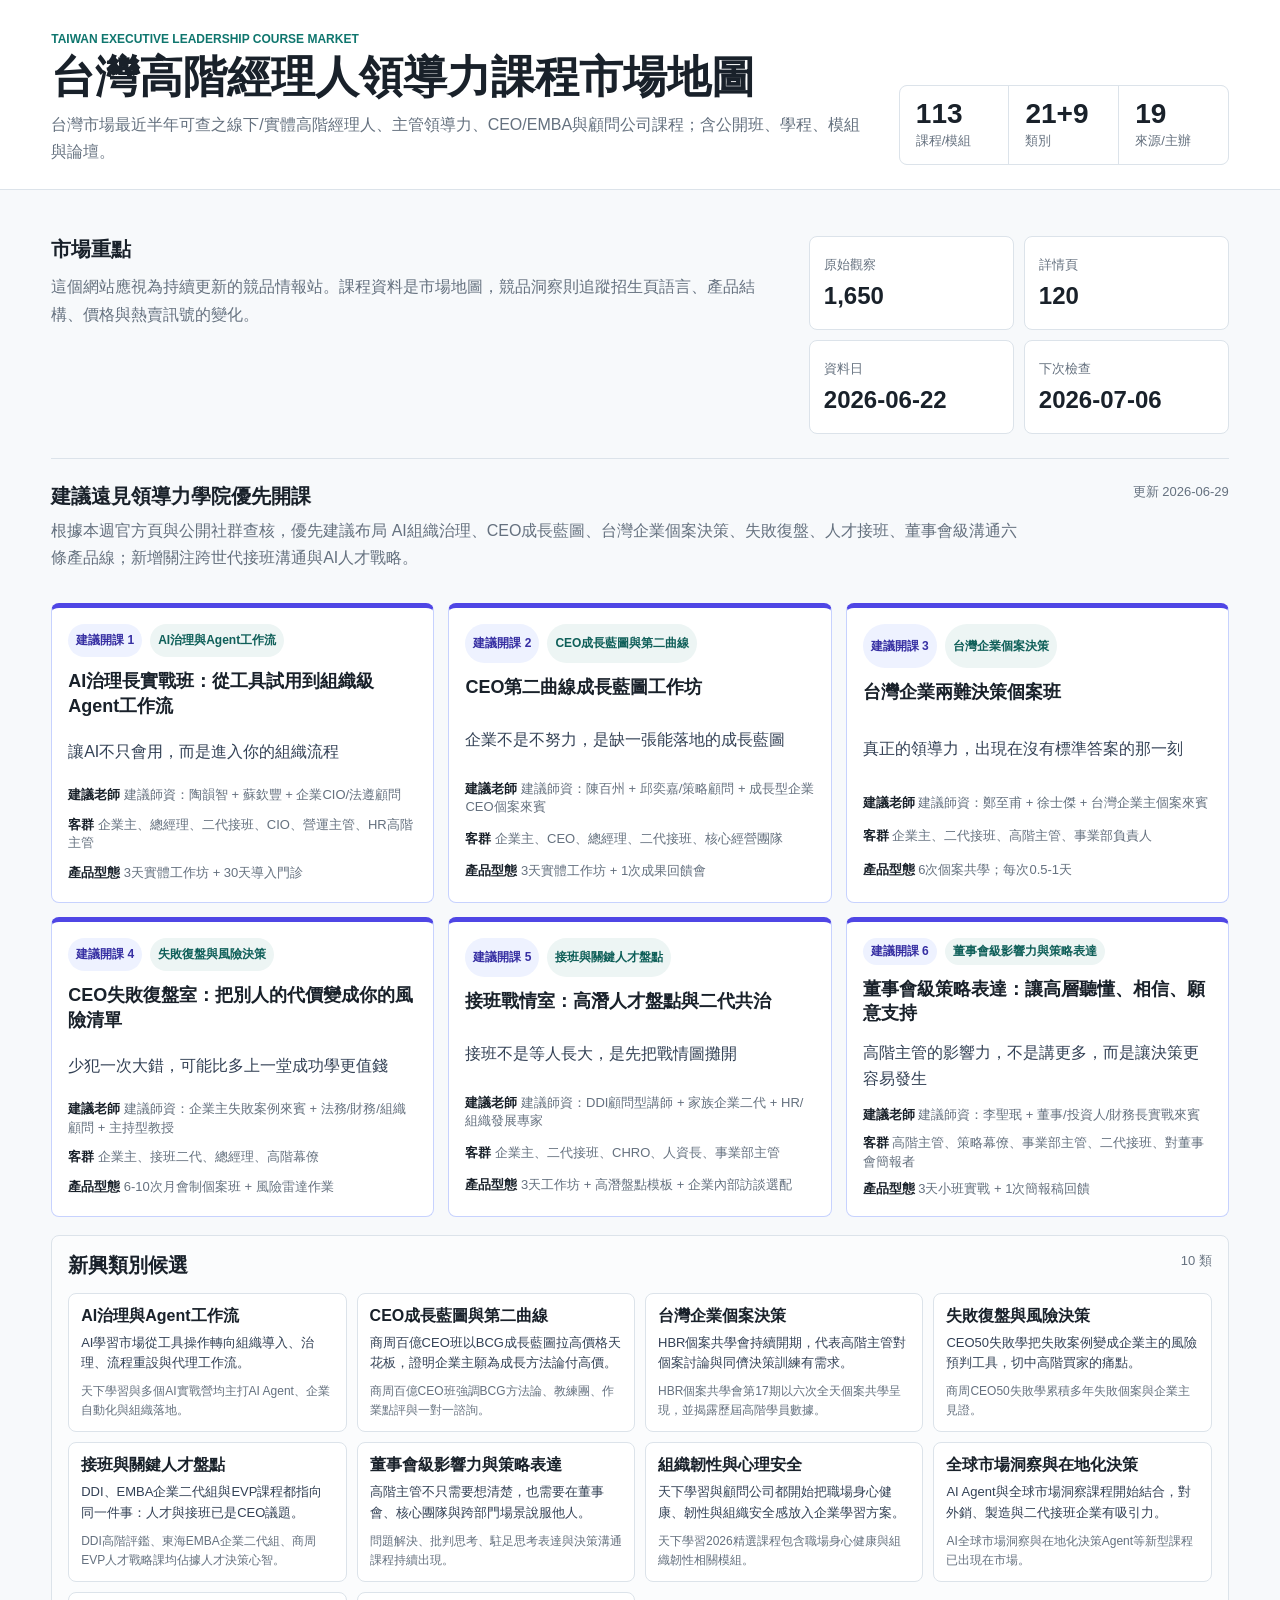
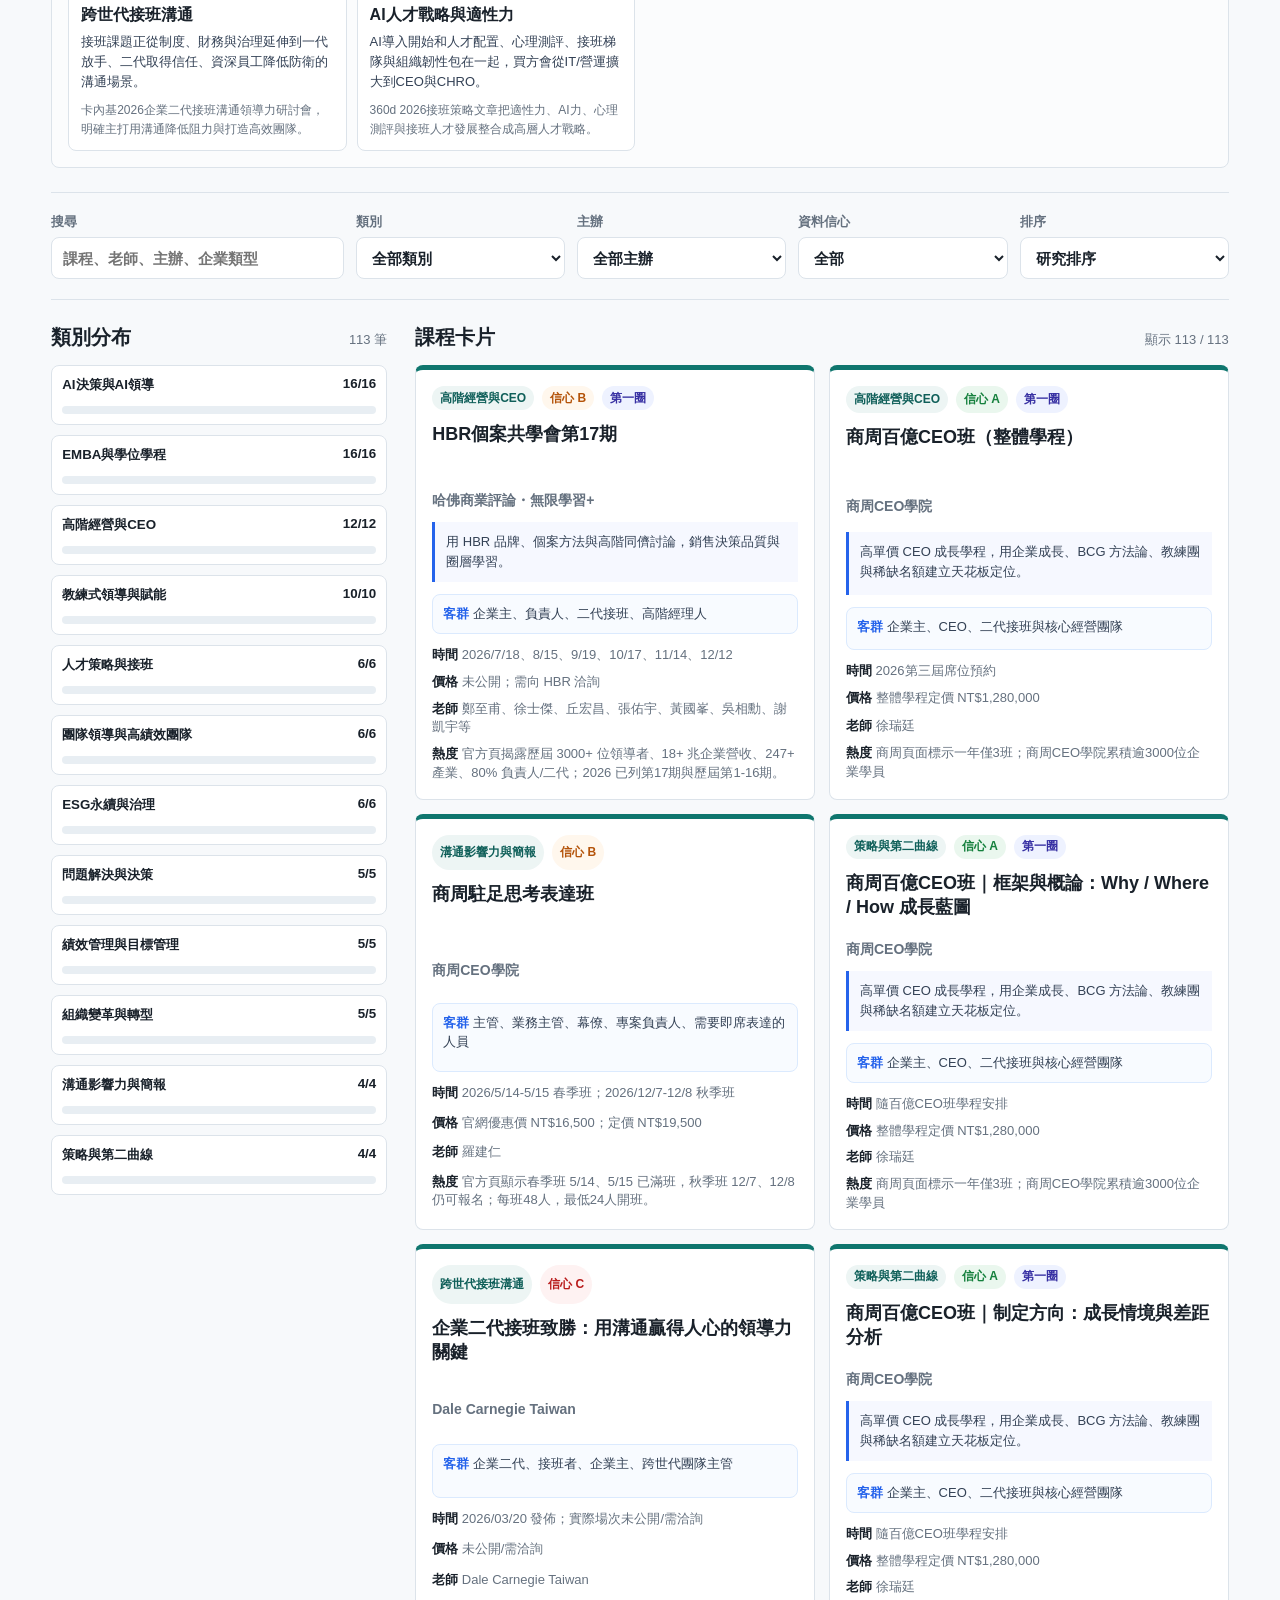
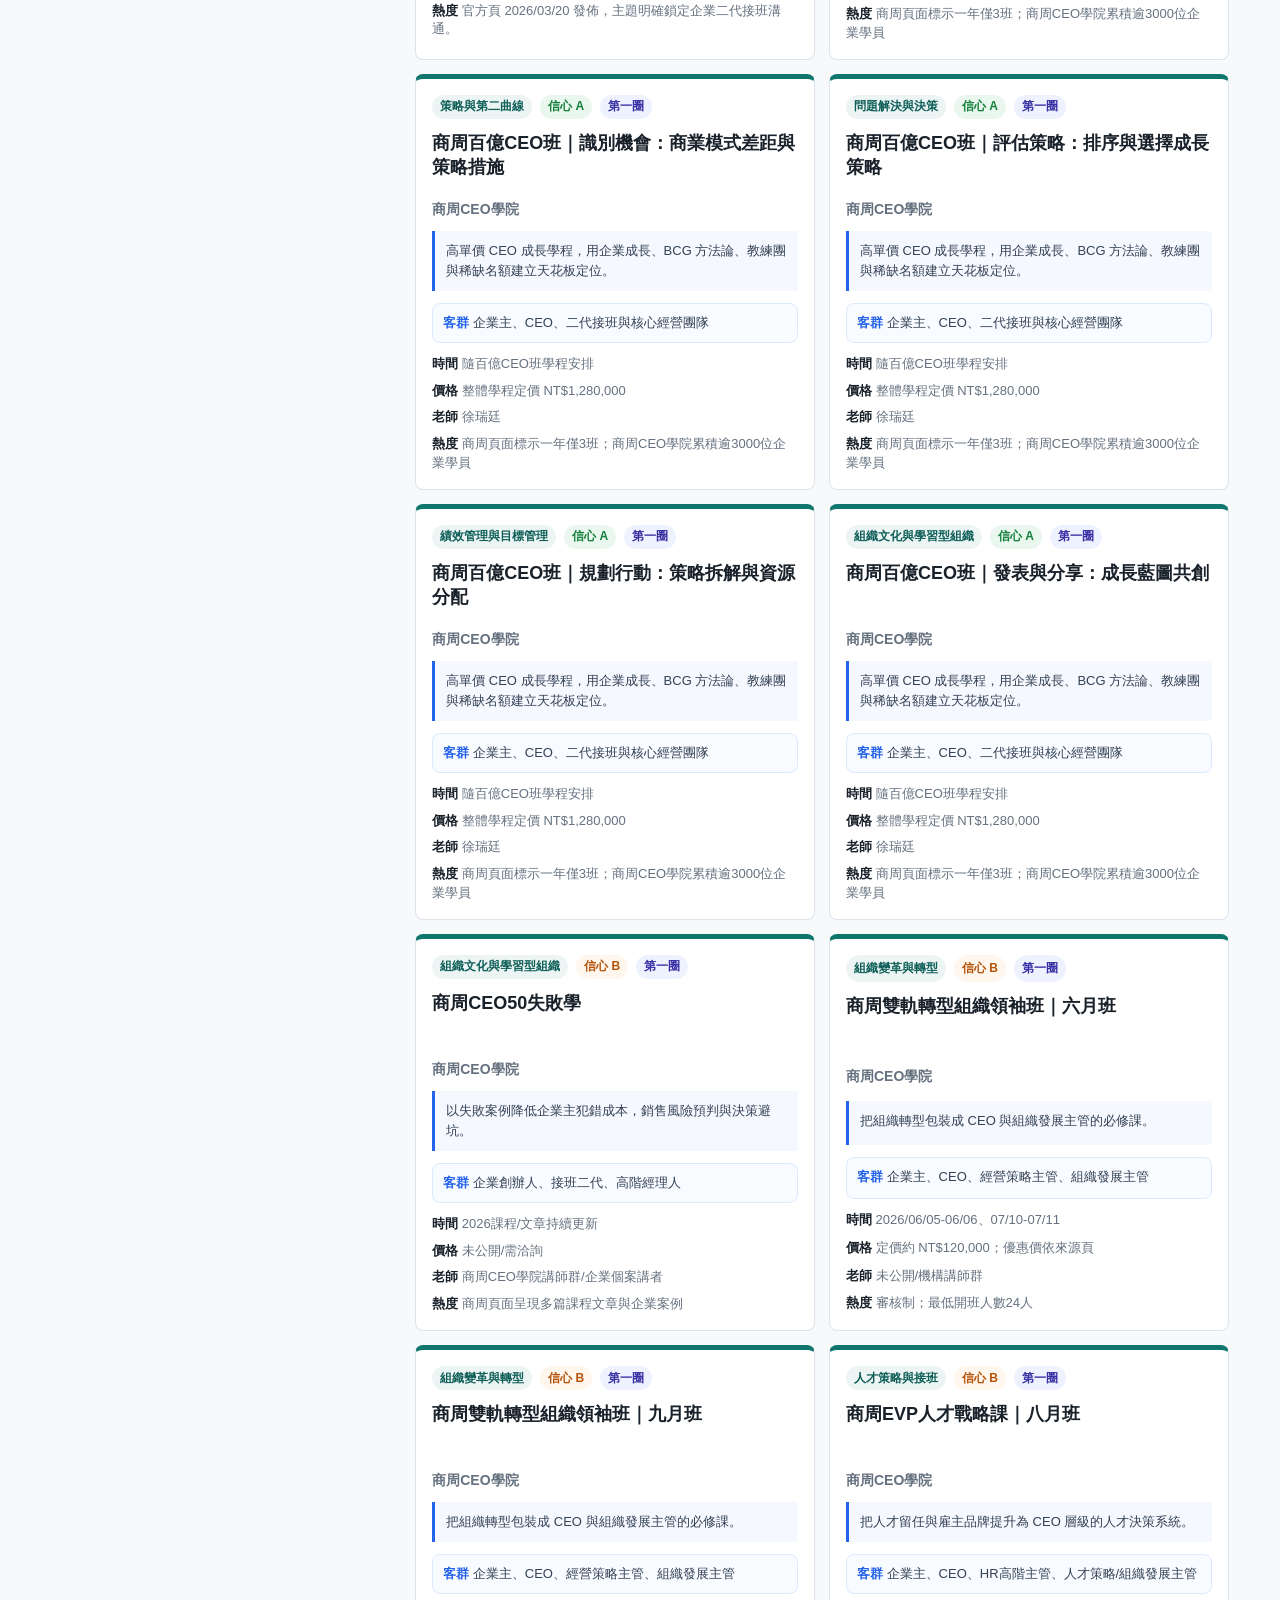
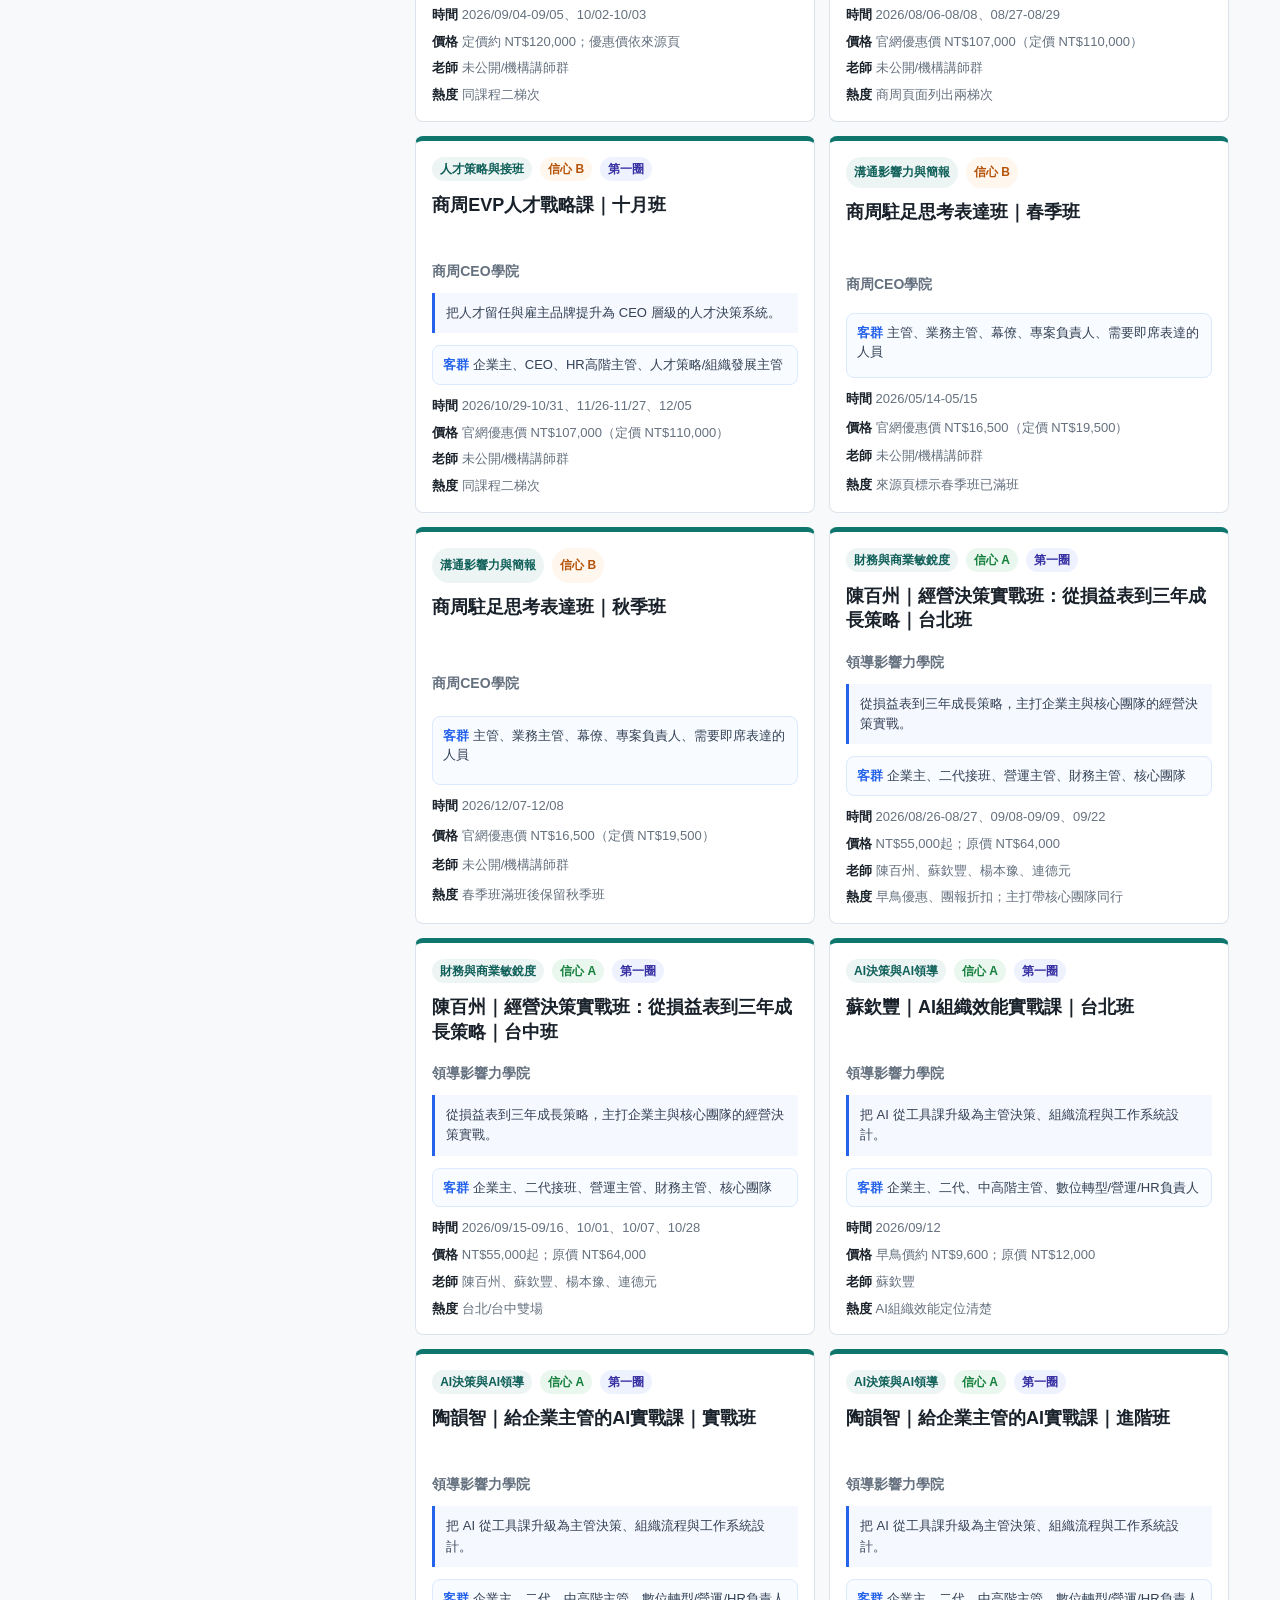
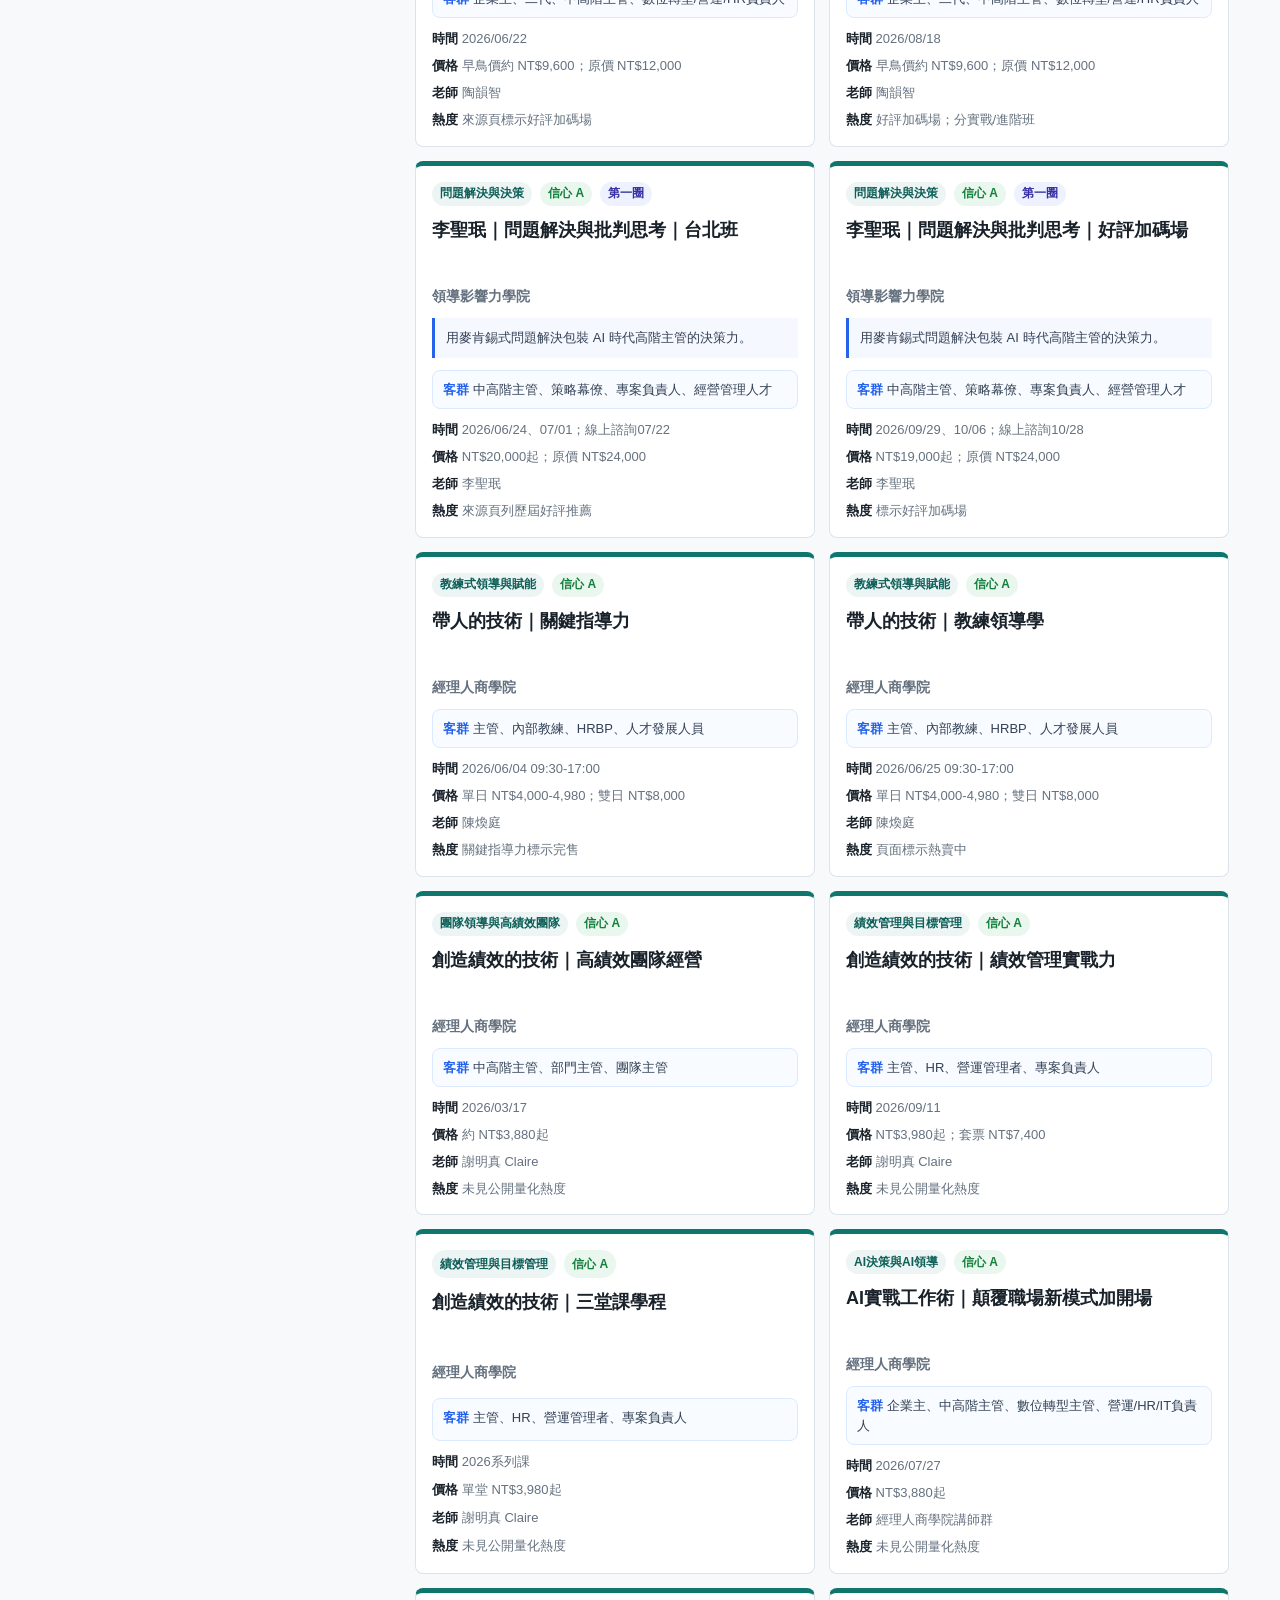
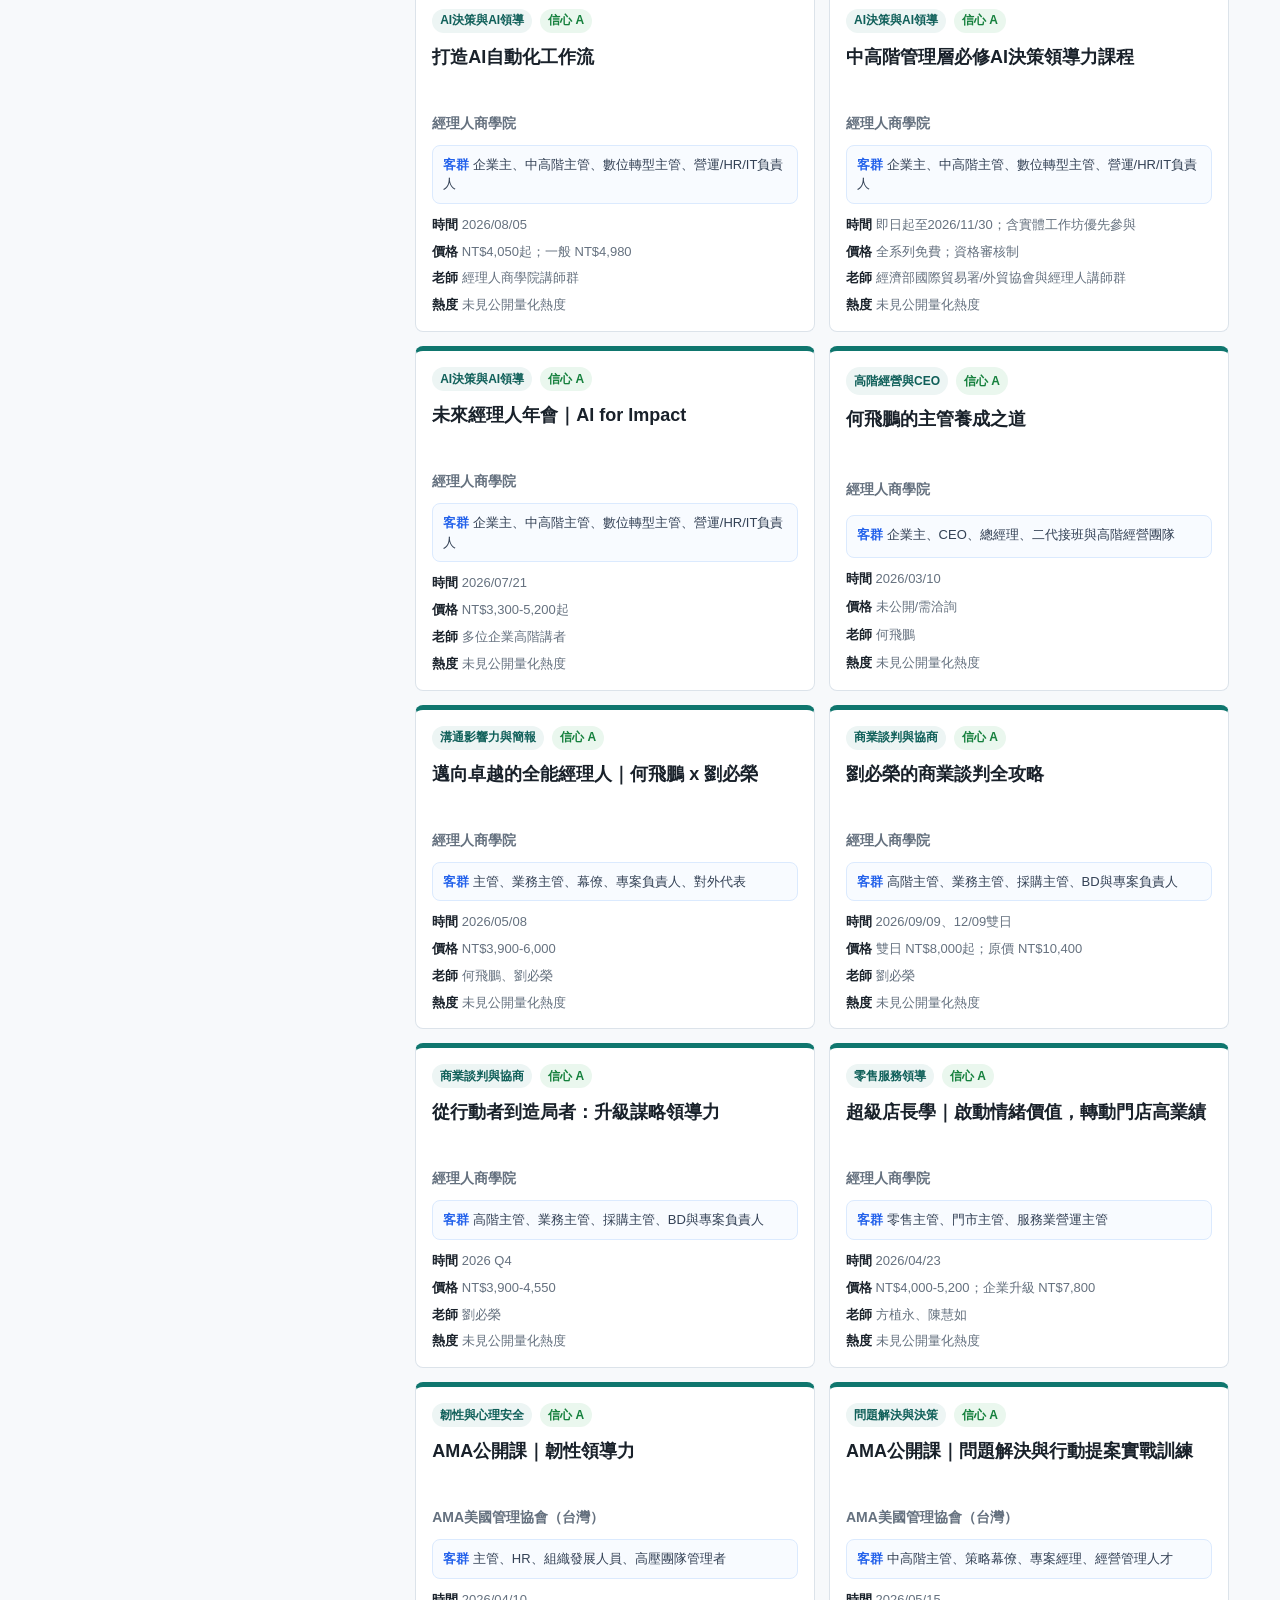
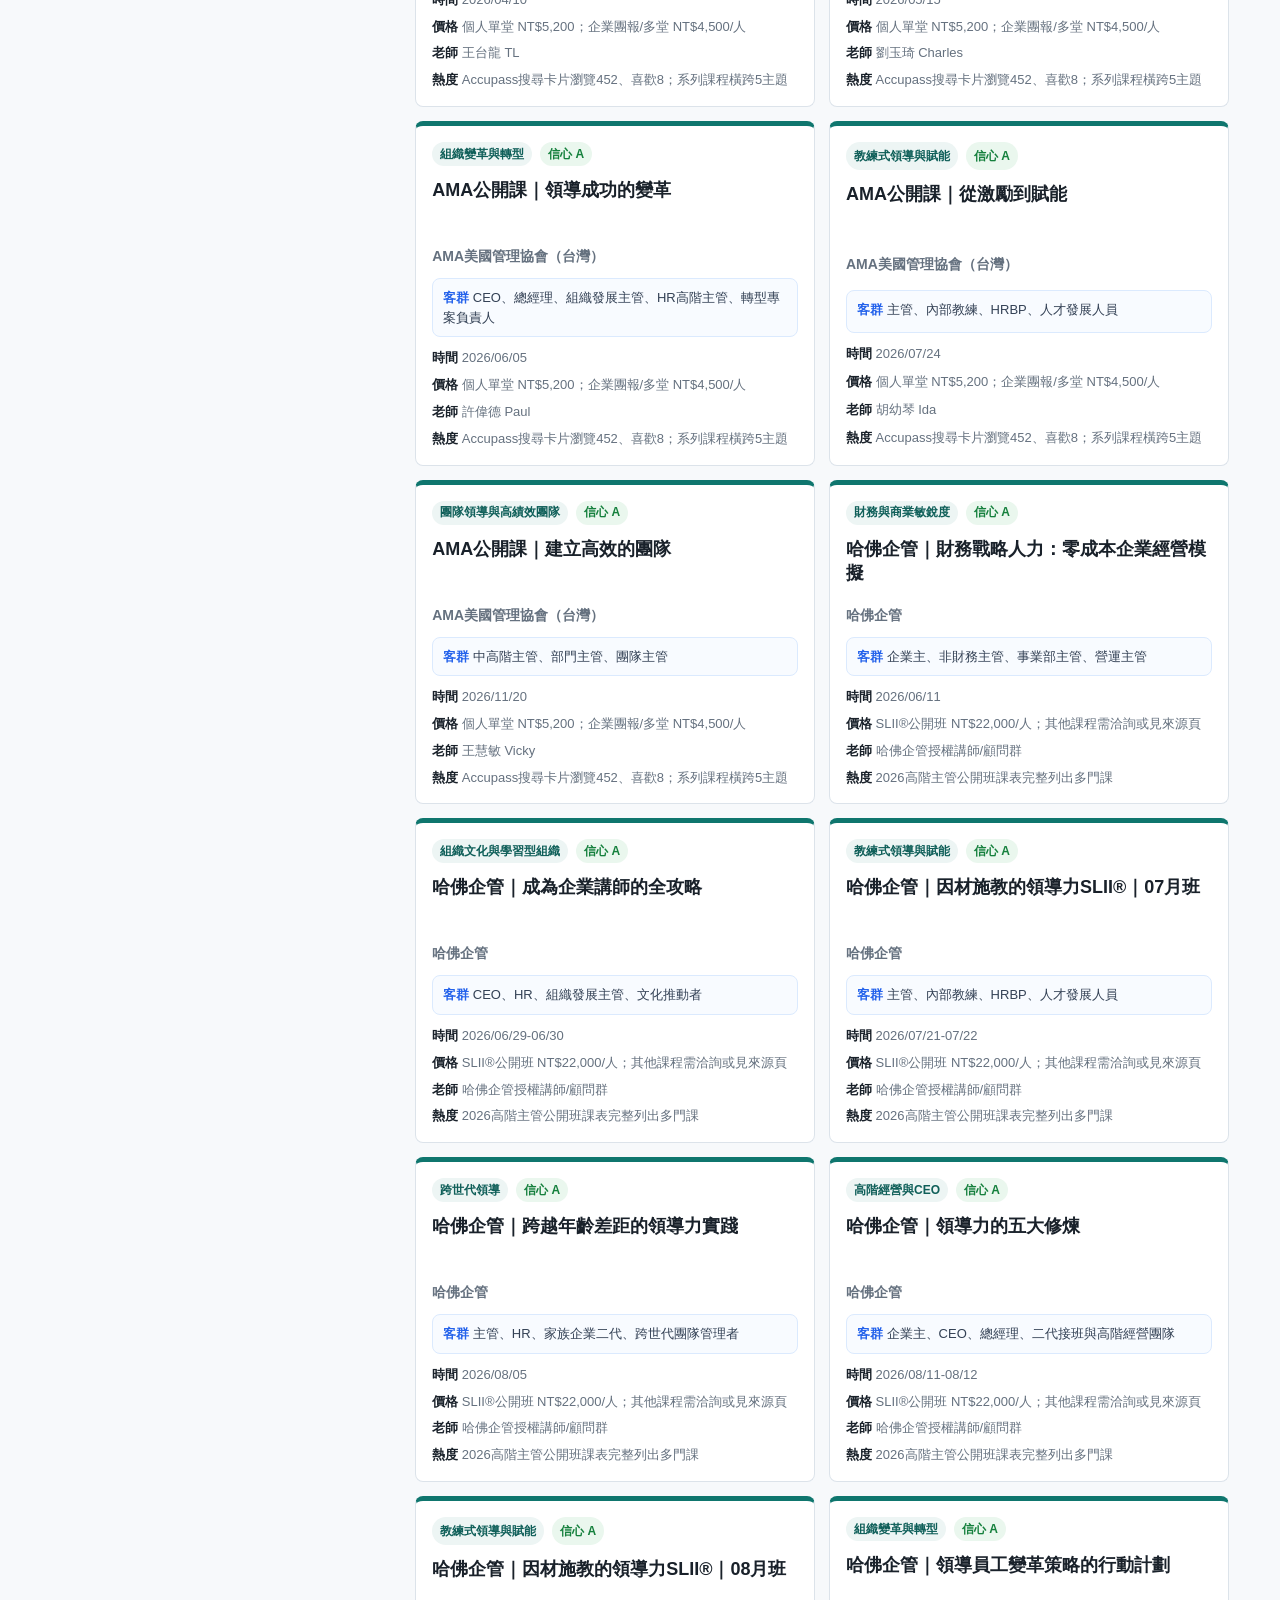
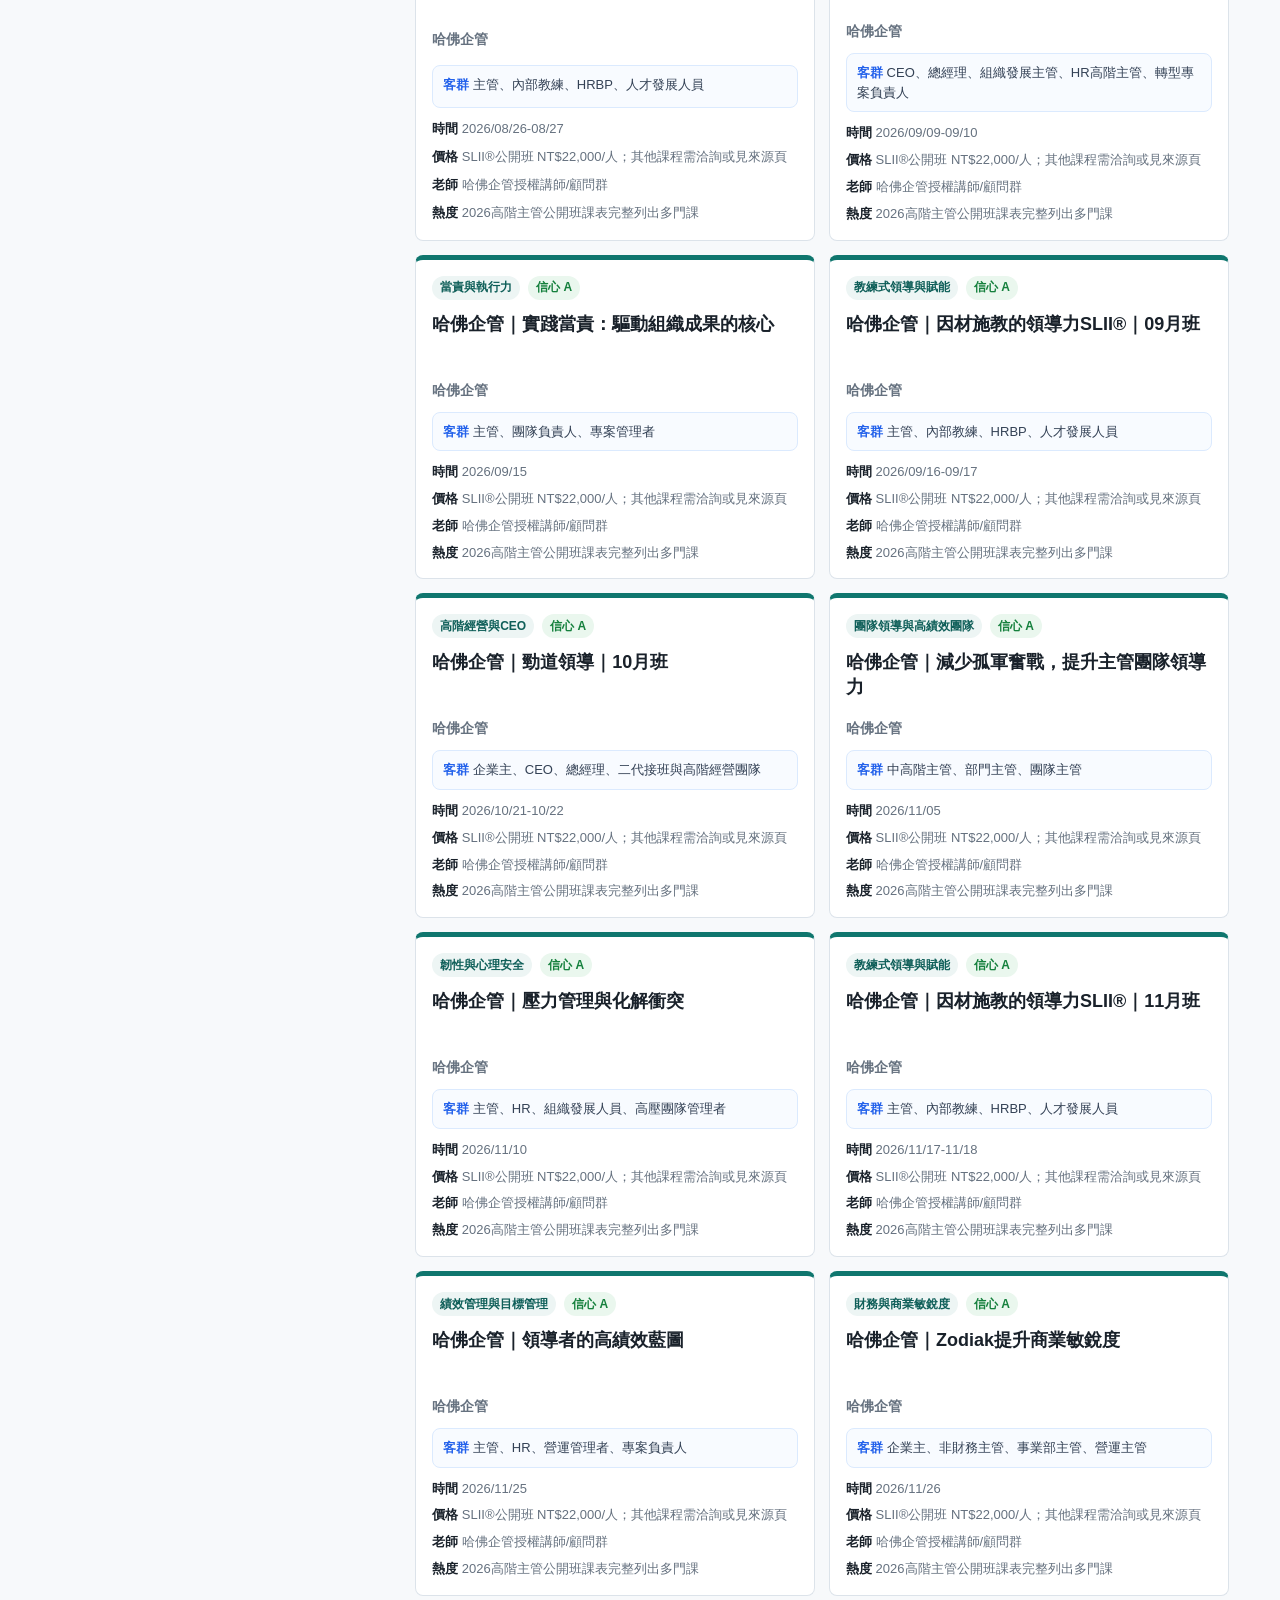
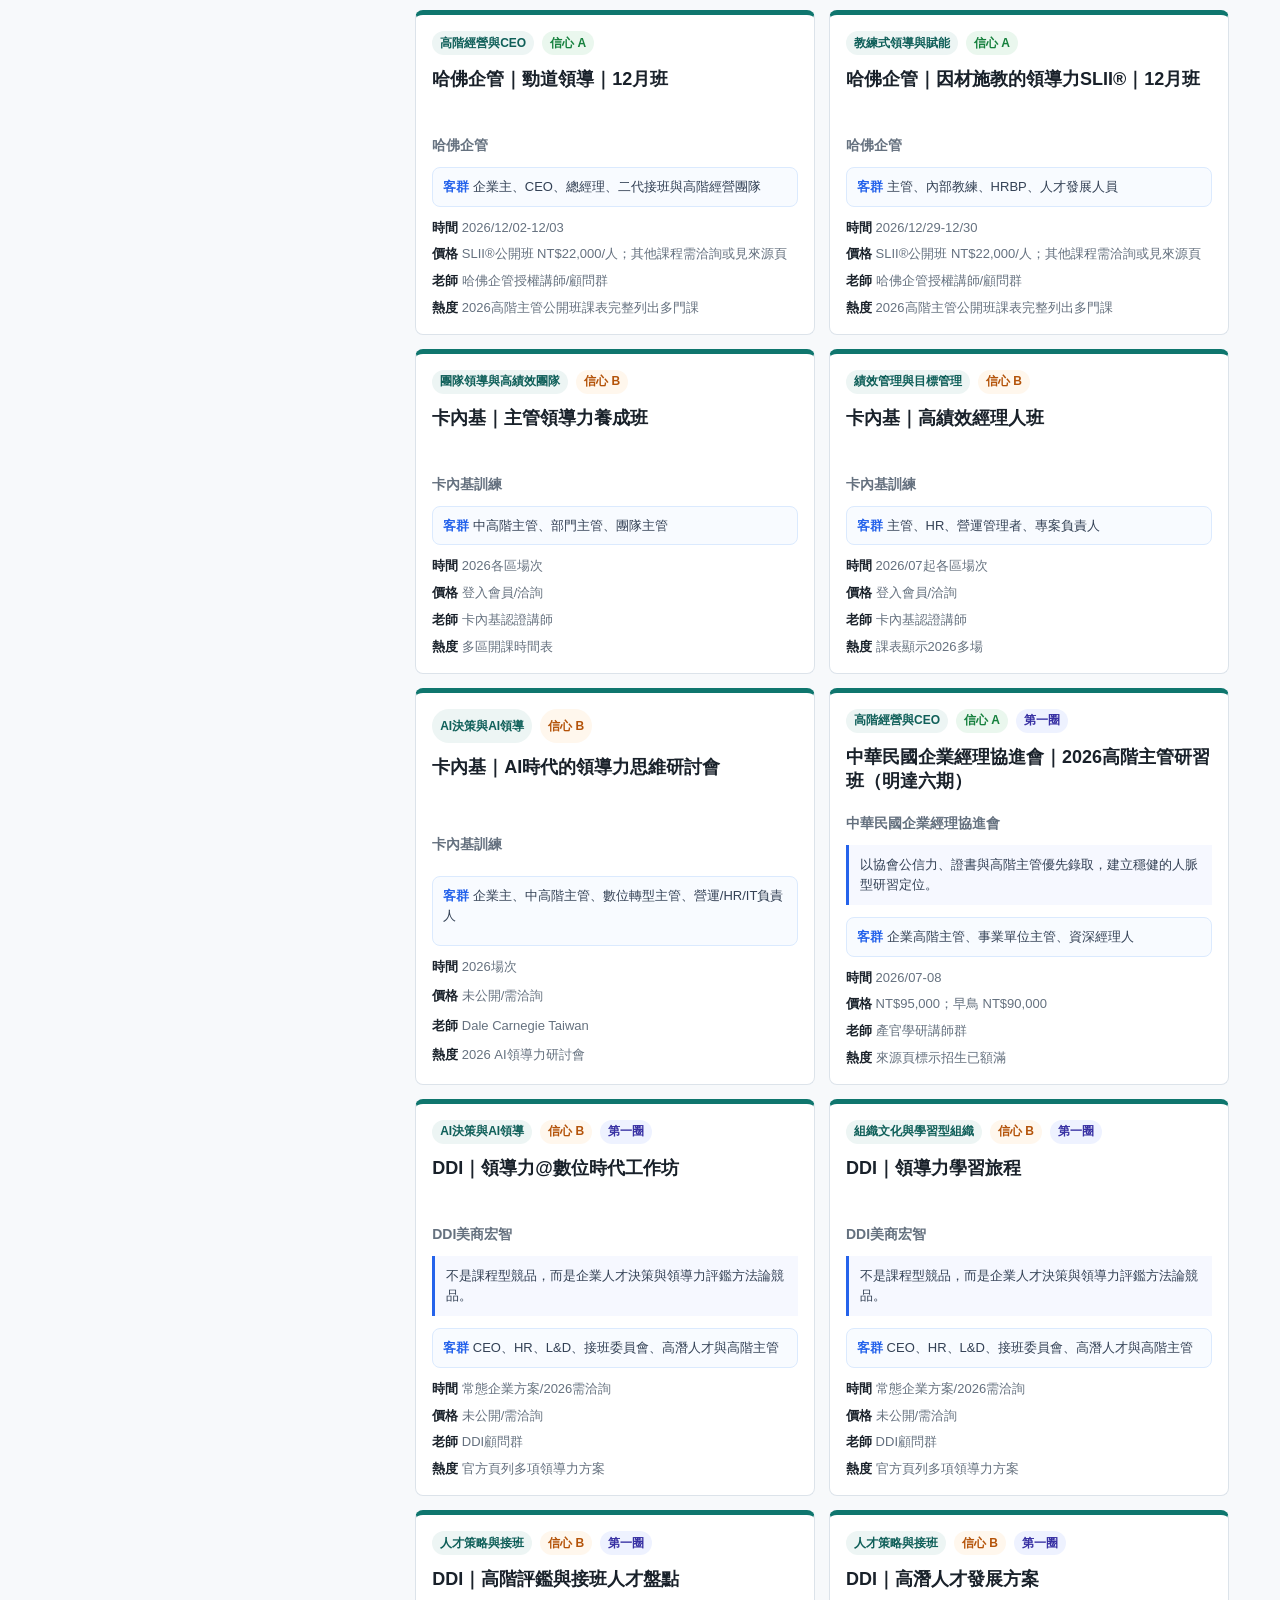
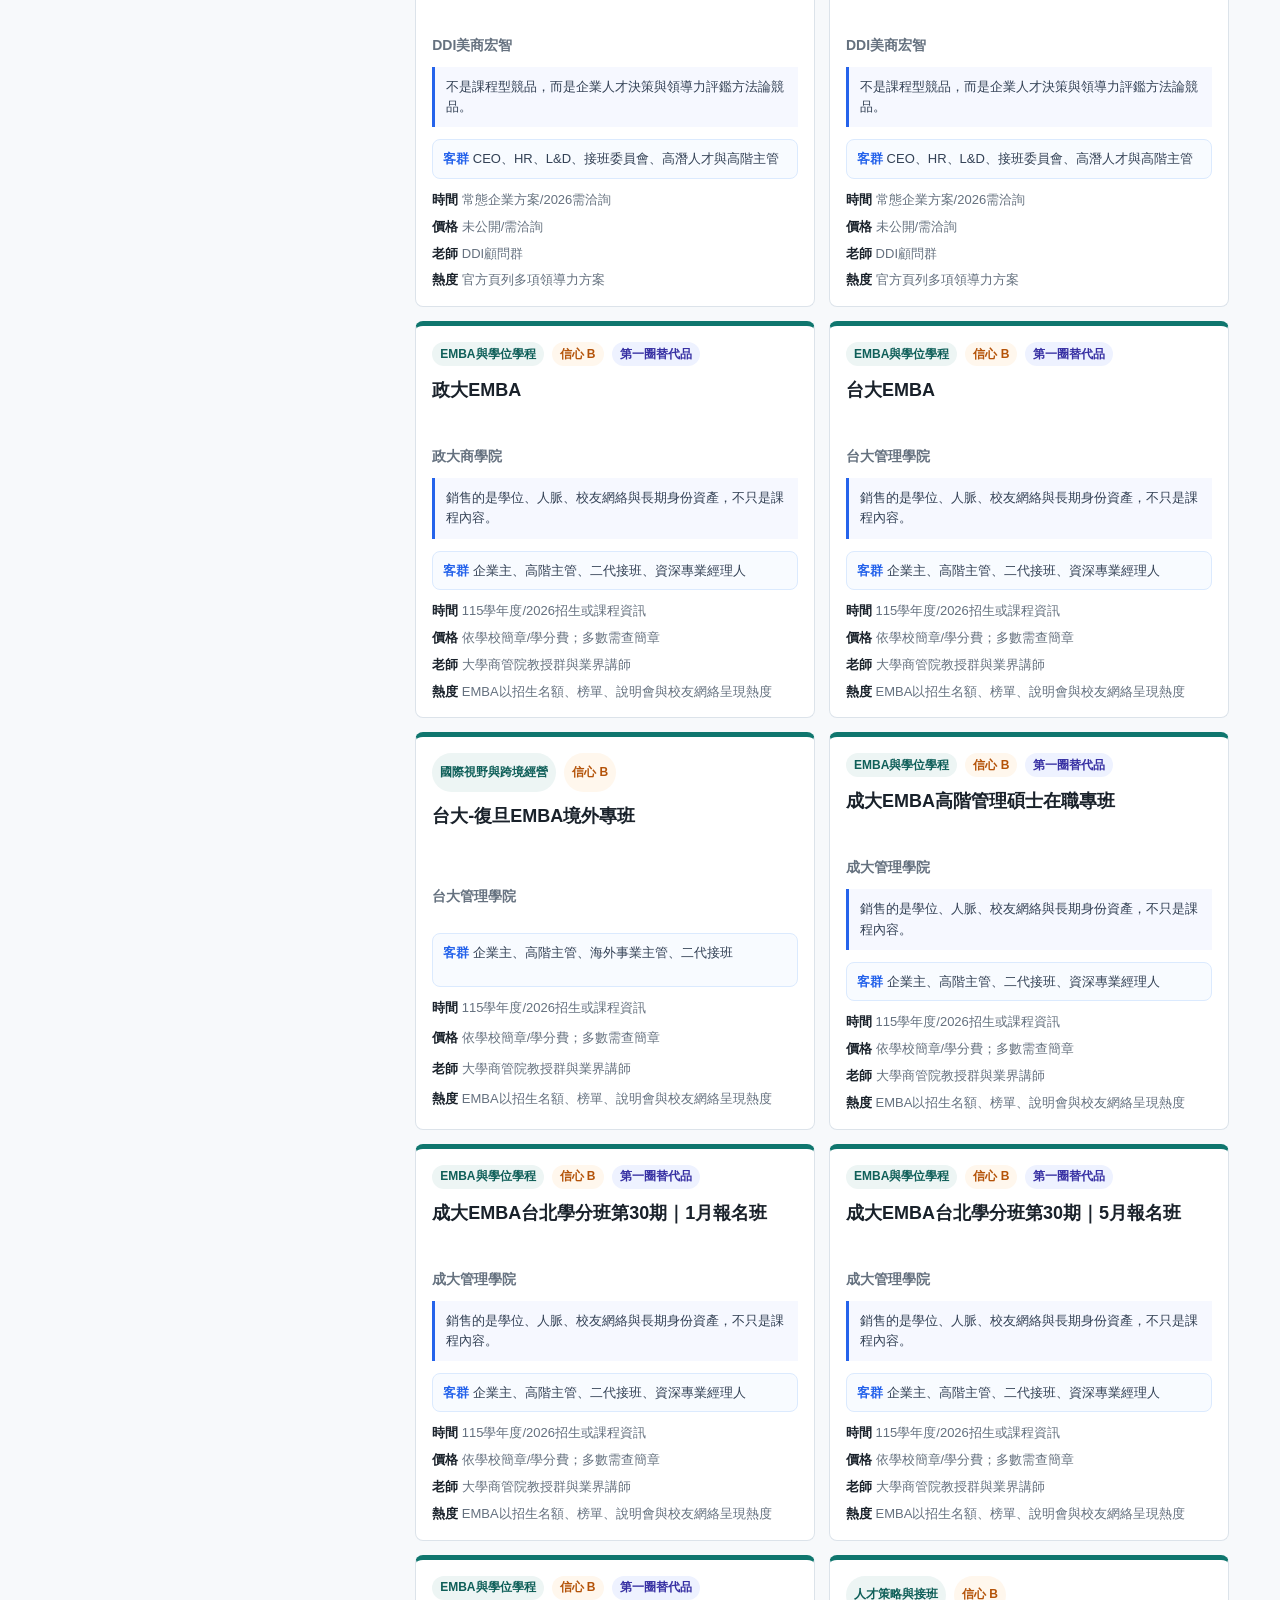
==== site/index.html @ 1062168d "Publish executive course market map" ====
<!doctype html>
<html lang="zh-Hant">
  <head>
    <meta charset="utf-8" />
    <meta name="viewport" content="width=device-width, initial-scale=1" />
    <title>台灣高階經理人領導力課程市場地圖</title>
    <link rel="stylesheet" href="./styles.css" />
  </head>
  <body>
    <header class="topbar">
      <div>
        <p class="eyebrow">Taiwan Executive Leadership Course Market</p>
        <h1>台灣高階經理人領導力課程市場地圖</h1>
        <p class="scope" id="scopeText"></p>
      </div>
      <div class="meta-card" aria-label="資料摘要">
        <div><strong id="courseCount">0</strong><span>課程/模組</span></div>
        <div><strong id="categoryCount">0</strong><span>類別</span></div>
        <div><strong id="sourceCount">0</strong><span>來源/主辦</span></div>
      </div>
    </header>

    <main>
      <section class="summary-band" aria-label="市場摘要">
        <div class="summary-copy">
          <h2>市場重點</h2>
          <p id="insightText"></p>
        </div>
        <div class="signal-grid">
          <div class="signal">
            <span>原始觀察</span>
            <strong id="rawCount">0</strong>
          </div>
          <div class="signal">
            <span>詳情頁</span>
            <strong id="detailCount">0</strong>
          </div>
          <div class="signal">
            <span>資料日</span>
            <strong id="generatedAt">-</strong>
          </div>
          <div class="signal">
            <span>下次檢查</span>
            <strong id="nextReview">-</strong>
          </div>
        </div>
      </section>

      <section class="recommendation-band" aria-label="遠見領導力學院建議開課">
        <div class="section-title">
          <div>
            <h2>建議遠見領導力學院優先開課</h2>
            <p id="recommendationSummary"></p>
          </div>
          <span id="recommendationUpdated">-</span>
        </div>
        <div id="recommendationGrid" class="recommendation-grid"></div>
        <div class="emerging-category-box">
          <div class="section-title">
            <h2>新興類別候選</h2>
            <span id="emergingCategoryCount">0 類</span>
          </div>
          <div id="emergingCategoryList" class="emerging-category-list"></div>
        </div>
      </section>

      <section class="controls" aria-label="篩選條件">
        <label>
          <span>搜尋</span>
          <input id="searchInput" type="search" placeholder="課程、老師、主辦、企業類型" />
        </label>
        <label>
          <span>類別</span>
          <select id="categorySelect"></select>
        </label>
        <label>
          <span>主辦</span>
          <select id="providerSelect"></select>
        </label>
        <label>
          <span>資料信心</span>
          <select id="qualitySelect">
            <option value="">全部</option>
            <option value="A">A 官方頁高信心</option>
            <option value="B">B 官方頁但部分欄位待查</option>
            <option value="C">C 活動平台摘要</option>
          </select>
        </label>
        <label>
          <span>排序</span>
          <select id="sortSelect">
            <option value="rank">研究排序</option>
            <option value="category">類別</option>
            <option value="provider">主辦</option>
            <option value="quality">資料信心</option>
          </select>
        </label>
      </section>

      <section class="market-layout">
        <aside class="category-panel" aria-label="類別總覽">
          <div class="section-title">
            <h2>類別分布</h2>
            <span id="visibleCount">0 筆</span>
          </div>
          <div id="categoryBars" class="category-bars"></div>
        </aside>

        <section class="course-section" aria-label="課程清單">
          <div class="section-title">
            <h2>課程卡片</h2>
            <span id="resultLabel"></span>
          </div>
          <div id="courseGrid" class="course-grid"></div>
        </section>
      </section>
    </main>

    <div id="detailPanel" class="detail-panel" aria-hidden="true">
      <div class="detail-backdrop" data-close="true"></div>
      <article class="detail-sheet" role="dialog" aria-modal="true" aria-labelledby="detailTitle">
        <button class="close-button" type="button" data-close="true" aria-label="關閉">×</button>
        <div id="detailContent"></div>
      </article>
    </div>

    <script src="./data.js"></script>
    <script src="./market-updates.js"></script>
    <script src="./audience-rules.js"></script>
    <script src="./recommendations.js"></script>
    <script src="./app.js"></script>
  </body>
</html>
---- site/styles.css ----
:root {
  --ink: #19212a;
  --muted: #65717f;
  --line: #dce3ea;
  --paper: #f7f9fb;
  --white: #ffffff;
  --brand: #0f766e;
  --brand-2: #2563eb;
  --accent: #b45309;
  --good: #15803d;
  --warn: #b45309;
  --risk: #b91c1c;
  --shadow: 0 16px 40px rgba(28, 39, 49, 0.14);
  font-family: -apple-system, BlinkMacSystemFont, "Segoe UI", "Noto Sans TC", sans-serif;
}

* {
  box-sizing: border-box;
}

body {
  margin: 0;
  background: var(--paper);
  color: var(--ink);
}

a {
  color: var(--brand-2);
}

.topbar {
  display: grid;
  grid-template-columns: minmax(0, 1fr) auto;
  gap: 24px;
  align-items: end;
  padding: 32px clamp(20px, 4vw, 56px) 24px;
  background: var(--white);
  border-bottom: 1px solid var(--line);
}

.eyebrow {
  margin: 0 0 8px;
  color: var(--brand);
  font-size: 12px;
  font-weight: 800;
  letter-spacing: 0;
  text-transform: uppercase;
}

h1,
h2,
h3,
p {
  margin-top: 0;
}

h1 {
  margin-bottom: 10px;
  font-size: clamp(28px, 3.4vw, 46px);
  line-height: 1.08;
  letter-spacing: 0;
}

h2 {
  margin-bottom: 0;
  font-size: 20px;
  letter-spacing: 0;
}

.scope {
  max-width: 960px;
  margin-bottom: 0;
  color: var(--muted);
  line-height: 1.7;
}

.meta-card {
  display: grid;
  grid-template-columns: repeat(3, minmax(82px, 1fr));
  gap: 1px;
  overflow: hidden;
  min-width: 330px;
  border: 1px solid var(--line);
  border-radius: 8px;
  background: var(--line);
}

.meta-card div {
  display: grid;
  gap: 4px;
  padding: 14px 16px;
  background: var(--white);
}

.meta-card strong {
  font-size: 28px;
  line-height: 1;
}

.meta-card span,
.signal span {
  color: var(--muted);
  font-size: 13px;
}

main {
  padding: 22px clamp(20px, 4vw, 56px) 48px;
}

.summary-band {
  display: grid;
  grid-template-columns: minmax(0, 1fr) minmax(260px, 420px);
  gap: 28px;
  align-items: stretch;
  padding: 24px 0;
  border-bottom: 1px solid var(--line);
}

.summary-copy p {
  max-width: 980px;
  margin: 10px 0 0;
  color: var(--muted);
  line-height: 1.75;
}

.recommendation-band {
  display: grid;
  gap: 18px;
  padding: 24px 0;
  border-bottom: 1px solid var(--line);
}

.recommendation-band .section-title {
  align-items: start;
}

.recommendation-band .section-title p {
  max-width: 980px;
  margin: 8px 0 0;
  color: var(--muted);
  line-height: 1.65;
}

.recommendation-grid {
  display: grid;
  grid-template-columns: repeat(3, minmax(0, 1fr));
  gap: 14px;
}

.recommendation-card {
  display: grid;
  gap: 12px;
  min-height: 300px;
  padding: 16px;
  border: 1px solid #c7d2fe;
  border-top: 5px solid #4f46e5;
  border-radius: 8px;
  background: var(--white);
  cursor: pointer;
}

.recommendation-card:hover {
  transform: translateY(-1px);
  box-shadow: 0 10px 28px rgba(25, 33, 42, 0.1);
}

.recommendation-card h3 {
  margin: 0;
  font-size: 18px;
  line-height: 1.35;
}

.recommendation-card p {
  margin: 0;
  color: #334155;
  line-height: 1.6;
}

.emerging-category-box {
  padding: 16px;
  border: 1px solid var(--line);
  border-radius: 8px;
  background: #fbfcfd;
}

.emerging-category-list {
  display: grid;
  grid-template-columns: repeat(4, minmax(0, 1fr));
  gap: 10px;
}

.emerging-category-item {
  padding: 12px;
  border: 1px solid var(--line);
  border-radius: 8px;
  background: var(--white);
}

.emerging-category-item strong {
  display: block;
  margin-bottom: 6px;
}

.emerging-category-item p {
  margin-bottom: 8px;
  color: #334155;
  font-size: 13px;
  line-height: 1.55;
}

.emerging-category-item span {
  color: var(--muted);
  font-size: 12px;
  line-height: 1.5;
}

.signal-grid {
  display: grid;
  grid-template-columns: repeat(2, 1fr);
  gap: 10px;
}

.signal {
  display: grid;
  align-content: center;
  min-height: 94px;
  padding: 14px;
  border: 1px solid var(--line);
  border-radius: 8px;
  background: var(--white);
}

.signal strong {
  margin-top: 8px;
  font-size: 24px;
}

.controls {
  display: grid;
  grid-template-columns: minmax(240px, 1.4fr) repeat(4, minmax(150px, 1fr));
  gap: 12px;
  padding: 20px 0;
  border-bottom: 1px solid var(--line);
}

label {
  display: grid;
  gap: 6px;
  color: var(--muted);
  font-size: 13px;
  font-weight: 700;
}

input,
select {
  width: 100%;
  min-height: 42px;
  border: 1px solid var(--line);
  border-radius: 8px;
  background: var(--white);
  color: var(--ink);
  font: inherit;
  font-size: 15px;
  letter-spacing: 0;
  padding: 9px 11px;
}

.market-layout {
  display: grid;
  grid-template-columns: minmax(260px, 340px) minmax(0, 1fr);
  gap: 24px;
  padding-top: 24px;
}

.category-panel {
  position: sticky;
  top: 0;
  align-self: start;
  max-height: calc(100vh - 24px);
  overflow: auto;
  padding-right: 4px;
}

.section-title {
  display: flex;
  justify-content: space-between;
  gap: 16px;
  align-items: baseline;
  margin-bottom: 14px;
}

.section-title span {
  color: var(--muted);
  font-size: 13px;
}

.category-bars {
  display: grid;
  gap: 10px;
}

.category-button {
  display: grid;
  grid-template-columns: minmax(0, 1fr) auto;
  gap: 12px;
  width: 100%;
  padding: 10px;
  border: 1px solid var(--line);
  border-radius: 8px;
  background: var(--white);
  color: var(--ink);
  text-align: left;
  cursor: pointer;
}

.category-button:hover,
.category-button.active {
  border-color: var(--brand);
  box-shadow: 0 0 0 2px rgba(15, 118, 110, 0.12);
}

.category-name {
  display: block;
  overflow-wrap: anywhere;
  font-weight: 800;
}

.bar-track {
  grid-column: 1 / -1;
  height: 8px;
  overflow: hidden;
  border-radius: 999px;
  background: #e8eef3;
}

.bar-fill {
  height: 100%;
  border-radius: 999px;
  background: linear-gradient(90deg, var(--brand), var(--brand-2));
}

.course-grid {
  display: grid;
  grid-template-columns: repeat(auto-fill, minmax(280px, 1fr));
  gap: 14px;
}

.course-card {
  position: relative;
  display: grid;
  gap: 12px;
  min-height: 272px;
  padding: 16px;
  border: 1px solid var(--line);
  border-top: 5px solid var(--brand);
  border-radius: 8px;
  background: var(--white);
  cursor: pointer;
}

.course-card:hover {
  transform: translateY(-1px);
  box-shadow: 0 10px 28px rgba(25, 33, 42, 0.1);
}

.card-top {
  display: flex;
  gap: 8px;
  flex-wrap: wrap;
}

.tag {
  display: inline-flex;
  align-items: center;
  min-height: 24px;
  padding: 3px 8px;
  border-radius: 999px;
  background: #edf5f4;
  color: #0f5f59;
  font-size: 12px;
  font-weight: 800;
}

.tag.quality-a {
  background: #eaf7ee;
  color: var(--good);
}

.tag.quality-b {
  background: #fff7ed;
  color: var(--warn);
}

.tag.quality-c {
  background: #fef2f2;
  color: var(--risk);
}

.tag.live-tag {
  background: #eef2ff;
  color: #3730a3;
}

.course-card h3 {
  min-height: 58px;
  margin: 0;
  font-size: 18px;
  line-height: 1.35;
  letter-spacing: 0;
  overflow-wrap: anywhere;
}

.provider {
  color: var(--muted);
  font-size: 14px;
  font-weight: 700;
}

.card-insight {
  padding: 10px 11px;
  border-left: 3px solid var(--brand-2);
  background: #f6f8ff;
  color: #334155;
  font-size: 13px;
  line-height: 1.55;
}

.audience-chip {
  padding: 9px 10px;
  border: 1px solid #dbeafe;
  border-radius: 8px;
  background: #f8fbff;
  color: #334155;
  font-size: 13px;
  line-height: 1.5;
}

.audience-chip b {
  color: var(--brand-2);
}

.mini-grid {
  display: grid;
  gap: 8px;
  color: var(--muted);
  font-size: 13px;
  line-height: 1.45;
}

.mini-grid b {
  color: var(--ink);
}

.detail-panel {
  position: fixed;
  inset: 0;
  z-index: 20;
  display: none;
}

.detail-panel.open {
  display: block;
}

.detail-backdrop {
  position: absolute;
  inset: 0;
  background: rgba(10, 18, 26, 0.38);
}

.detail-sheet {
  position: absolute;
  top: 0;
  right: 0;
  width: min(720px, 100vw);
  height: 100%;
  overflow: auto;
  padding: 28px;
  background: var(--white);
  box-shadow: var(--shadow);
}

.close-button {
  position: sticky;
  top: 0;
  float: right;
  width: 40px;
  height: 40px;
  border: 1px solid var(--line);
  border-radius: 999px;
  background: var(--white);
  color: var(--ink);
  font-size: 28px;
  line-height: 1;
  cursor: pointer;
}

.detail-title {
  padding-right: 52px;
  font-size: 28px;
  line-height: 1.25;
}

.detail-meta {
  display: flex;
  flex-wrap: wrap;
  gap: 8px;
  margin: 14px 0 22px;
}

.detail-grid {
  display: grid;
  grid-template-columns: repeat(2, minmax(0, 1fr));
  gap: 12px;
  margin-bottom: 22px;
}

.detail-field {
  padding: 13px;
  border: 1px solid var(--line);
  border-radius: 8px;
  background: #fbfcfd;
}

.detail-field span {
  display: block;
  margin-bottom: 6px;
  color: var(--muted);
  font-size: 12px;
  font-weight: 800;
}

.detail-field p {
  margin: 0;
  line-height: 1.6;
  overflow-wrap: anywhere;
}

.wide {
  grid-column: 1 / -1;
}

.insight-section {
  display: grid;
  gap: 14px;
  margin: 10px 0 22px;
  padding: 18px;
  border: 1px solid #c7d2fe;
  border-radius: 8px;
  background: #f8faff;
}

.audience-section {
  display: grid;
  gap: 14px;
  margin: 10px 0 22px;
  padding: 18px;
  border: 1px solid #99f6e4;
  border-radius: 8px;
  background: #f4fffd;
}

.insight-heading {
  display: flex;
  justify-content: space-between;
  gap: 16px;
  align-items: baseline;
}

.insight-heading h3 {
  margin: 0;
  font-size: 20px;
}

.insight-heading span {
  color: #4f46e5;
  font-size: 13px;
  font-weight: 800;
  text-align: right;
}

.insight-grid {
  display: grid;
  grid-template-columns: repeat(2, minmax(0, 1fr));
  gap: 10px;
}

.insight-field,
.insight-list,
.joyce-note {
  padding: 12px;
  border: 1px solid #dbe4ff;
  border-radius: 8px;
  background: var(--white);
}

.insight-field span,
.joyce-note span {
  display: block;
  margin-bottom: 6px;
  color: #4f46e5;
  font-size: 12px;
  font-weight: 800;
}

.insight-field p,
.joyce-note p {
  margin: 0;
  line-height: 1.65;
}

.insight-list h4 {
  margin: 0 0 8px;
  color: #4f46e5;
  font-size: 14px;
}

.insight-list ul {
  display: grid;
  gap: 6px;
  margin: 0;
  padding-left: 20px;
  line-height: 1.6;
}

.feedback-box {
  display: grid;
  gap: 10px;
}

.feedback-box div {
  padding: 12px;
  border: 1px solid #c7e9e5;
  border-radius: 8px;
  background: var(--white);
}

.feedback-box span {
  display: block;
  margin-bottom: 6px;
  color: #0f766e;
  font-size: 12px;
  font-weight: 800;
}

.feedback-box p {
  margin: 0;
  line-height: 1.65;
}

.copy-section {
  display: grid;
  gap: 14px;
  margin: 10px 0 22px;
  padding: 18px;
  border: 1px solid #fed7aa;
  border-radius: 8px;
  background: #fffaf5;
}

.copy-hero {
  padding: 14px;
  border: 1px solid #fed7aa;
  border-radius: 8px;
  background: var(--white);
}

.copy-hero span,
.source-list span {
  display: block;
  margin-bottom: 6px;
  color: #b45309;
  font-size: 12px;
  font-weight: 800;
}

.copy-hero h3 {
  margin-bottom: 8px;
  font-size: 22px;
  line-height: 1.25;
}

.copy-hero p {
  margin: 0;
  color: #334155;
  line-height: 1.7;
}

.source-list {
  display: grid;
  gap: 8px;
  padding: 12px;
  border: 1px solid #dbe4ff;
  border-radius: 8px;
  background: var(--white);
  overflow-wrap: anywhere;
}

.source-list a {
  display: block;
  line-height: 1.5;
}

.source-link {
  display: inline-flex;
  align-items: center;
  min-height: 42px;
  padding: 9px 14px;
  border-radius: 8px;
  background: var(--ink);
  color: var(--white);
  font-weight: 800;
  text-decoration: none;
}

.empty {
  padding: 28px;
  border: 1px dashed var(--line);
  border-radius: 8px;
  background: var(--white);
  color: var(--muted);
}

@media (max-width: 980px) {
  .topbar,
  .summary-band,
  .market-layout {
    grid-template-columns: 1fr;
  }

  .recommendation-grid,
  .emerging-category-list {
    grid-template-columns: repeat(2, minmax(0, 1fr));
  }

  .meta-card {
    min-width: 0;
  }

  .controls {
    grid-template-columns: repeat(2, minmax(0, 1fr));
  }

  .category-panel {
    position: static;
    max-height: none;
  }
}

@media (max-width: 620px) {
  .topbar,
  main {
    padding-left: 16px;
    padding-right: 16px;
  }

  .meta-card,
  .signal-grid,
  .controls,
  .detail-grid,
  .insight-grid {
    grid-template-columns: 1fr;
  }

  .course-grid {
    grid-template-columns: 1fr;
  }

  .recommendation-grid,
  .emerging-category-list {
    grid-template-columns: 1fr;
  }

  .detail-sheet {
    padding: 20px;
  }
}
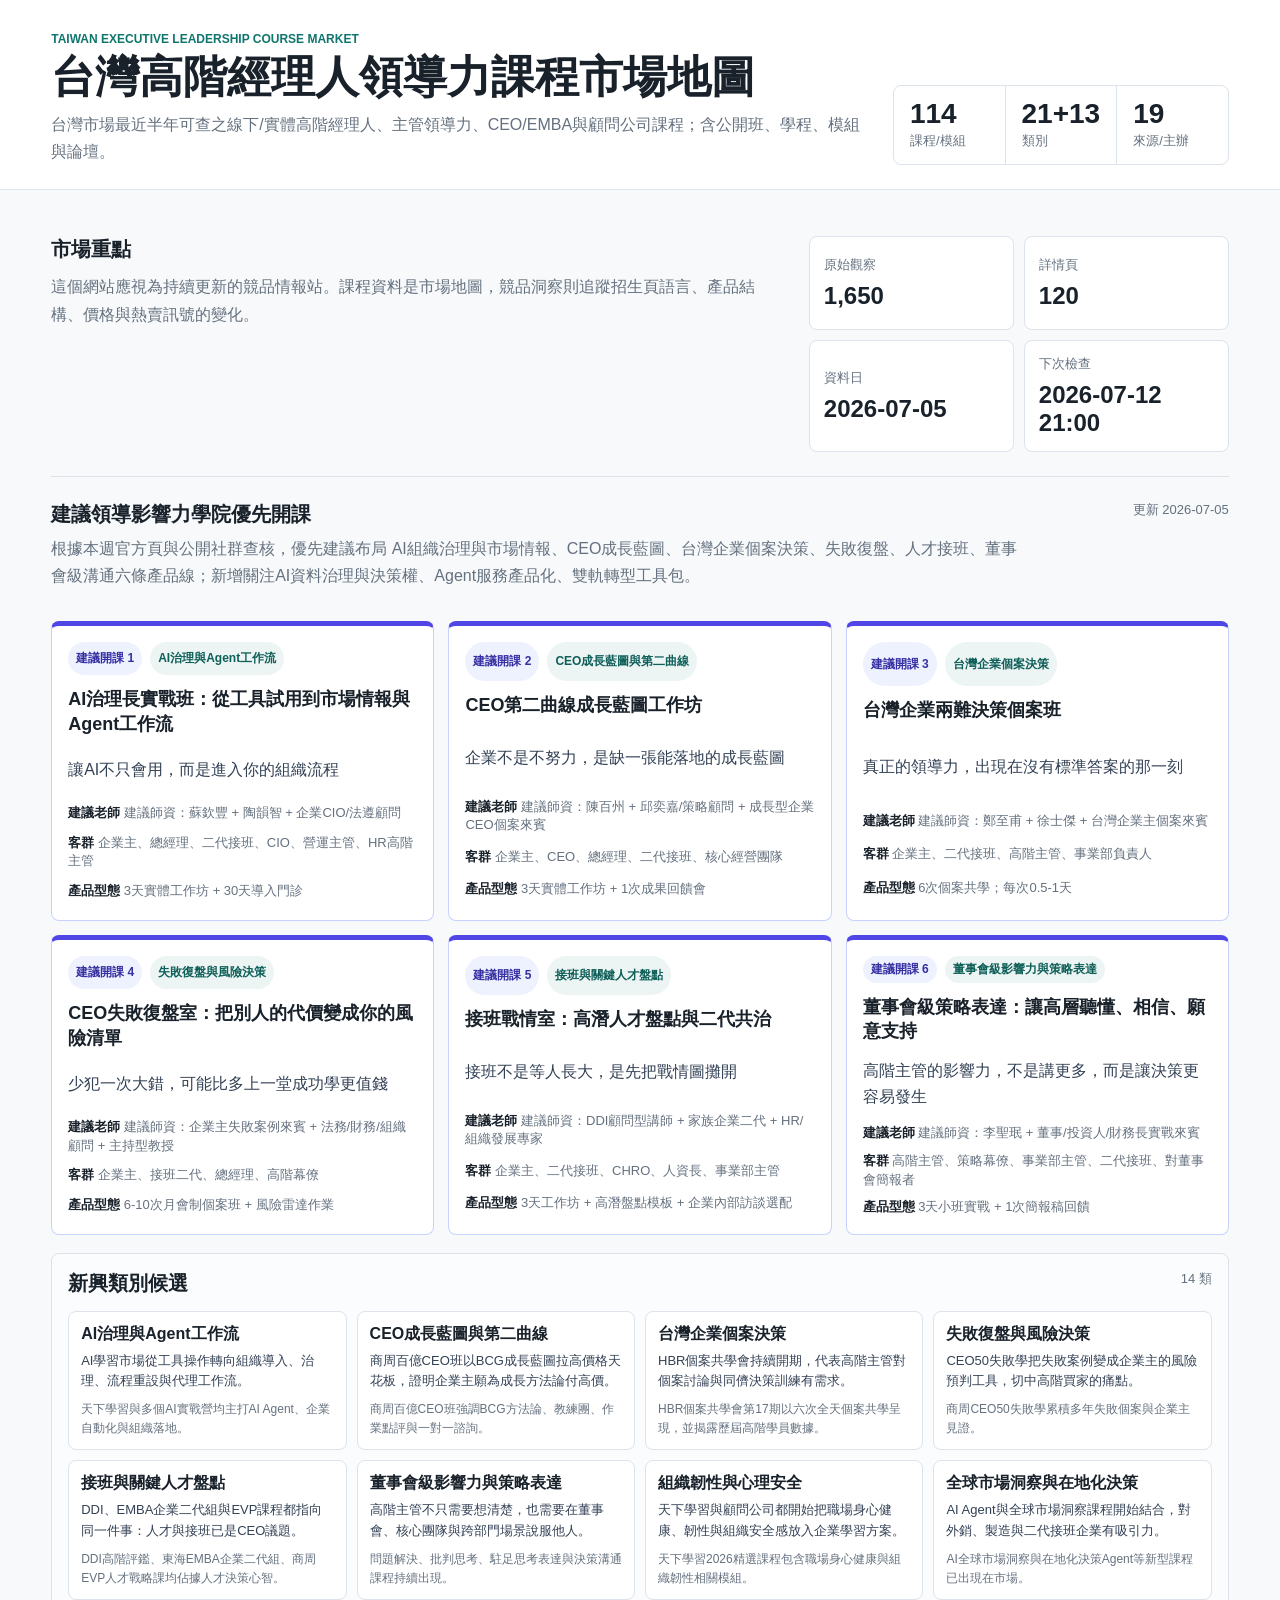
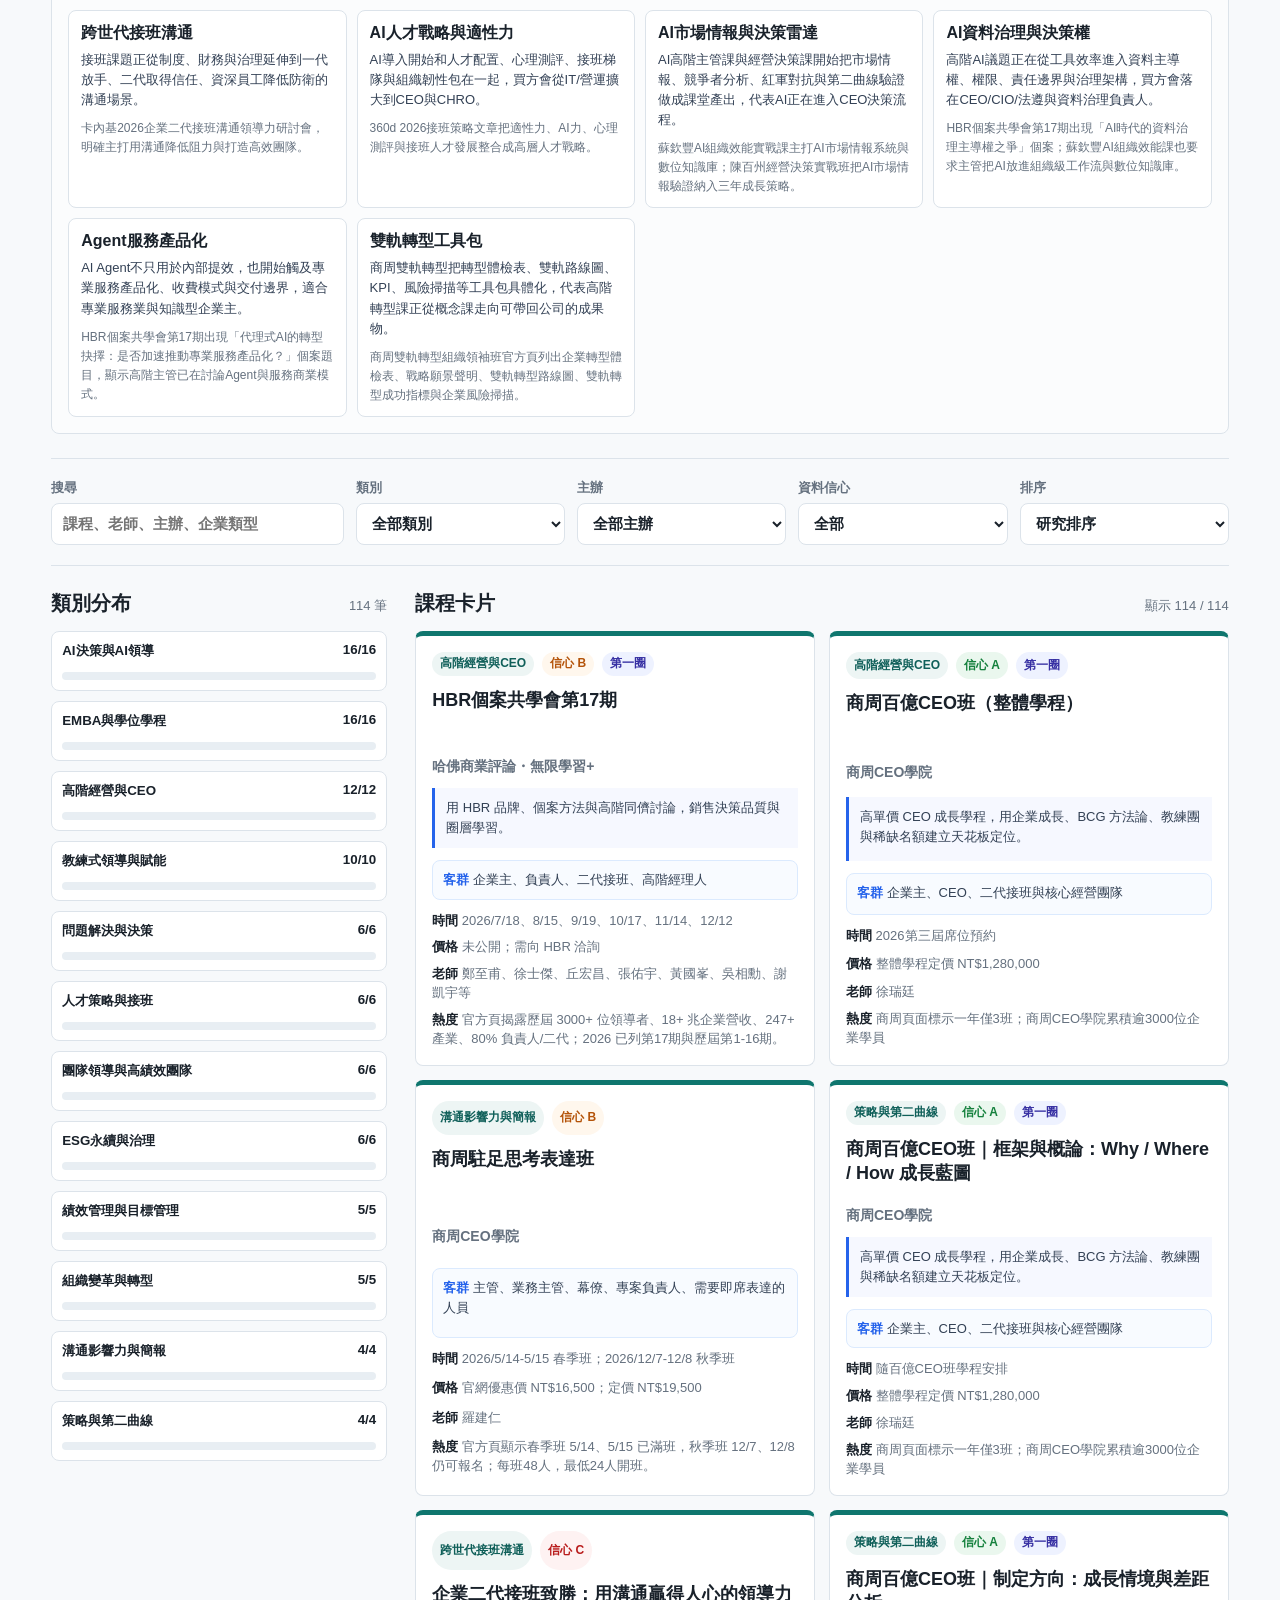
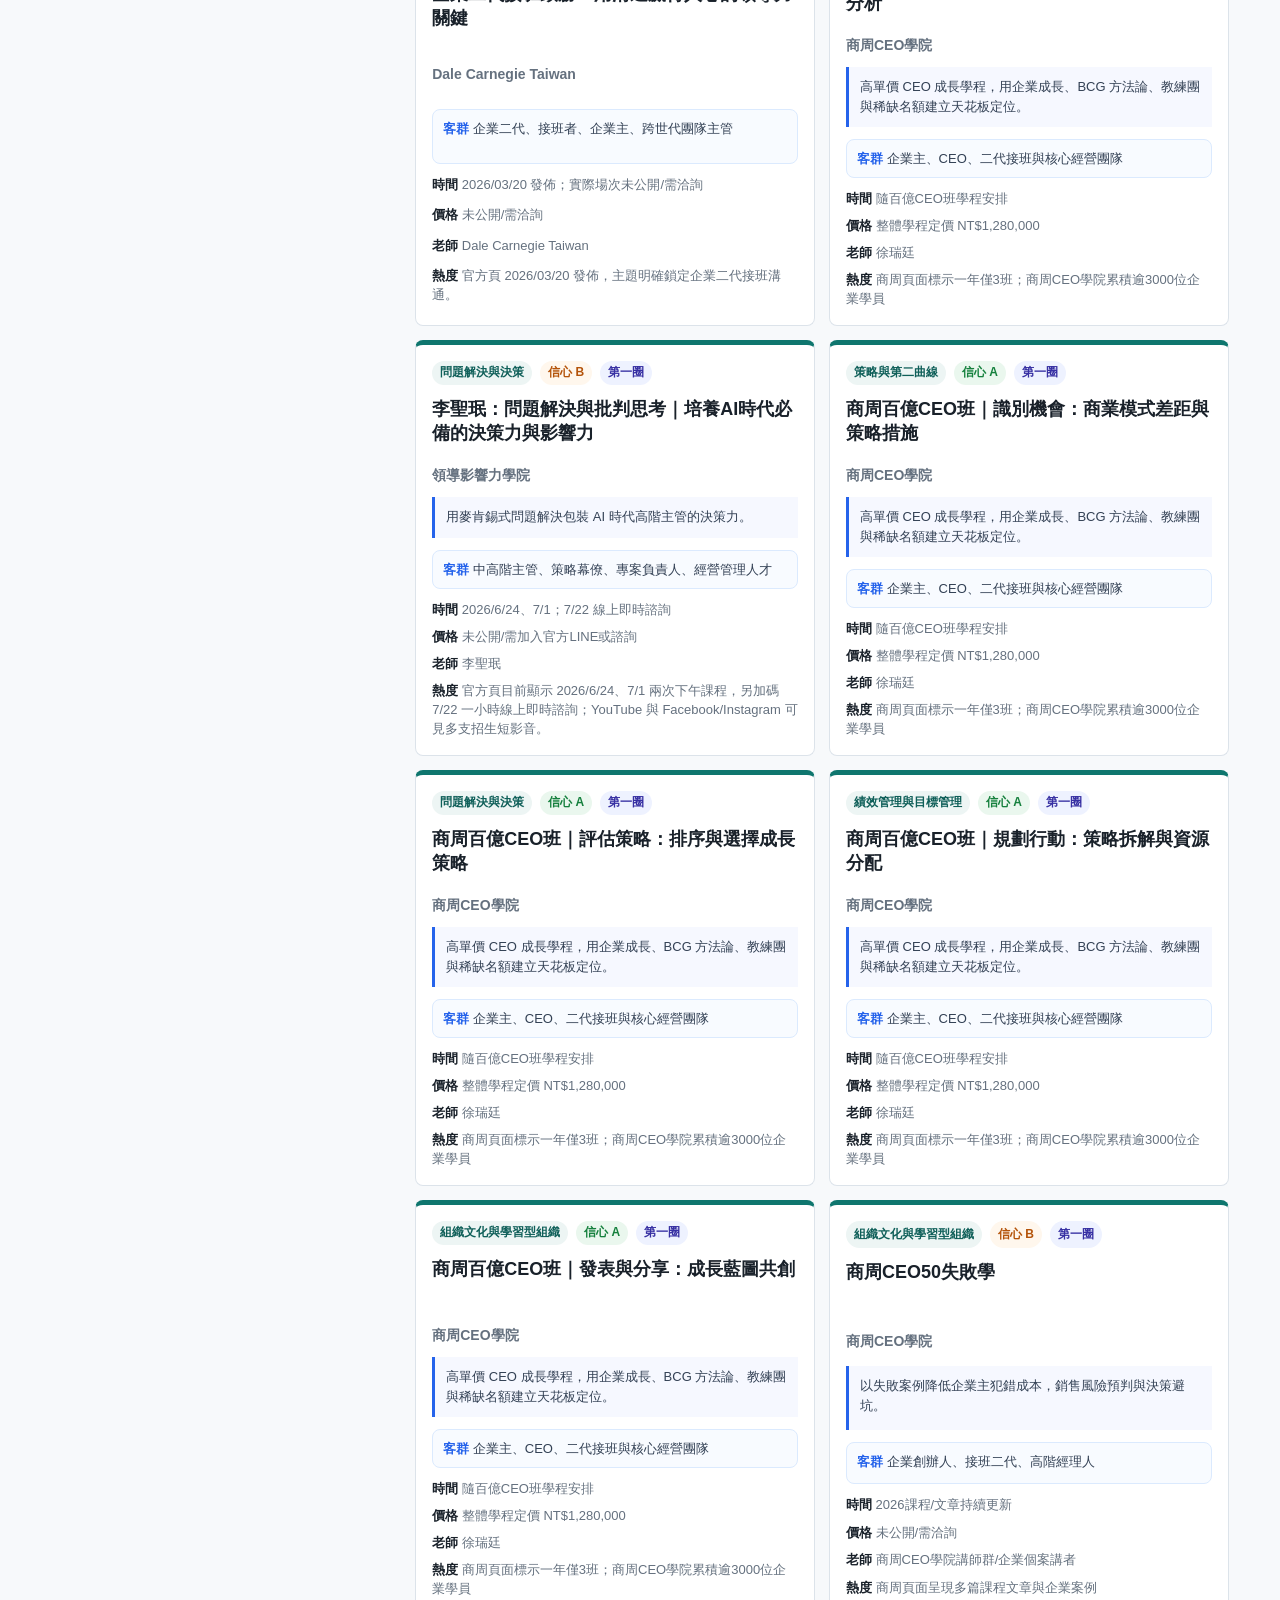
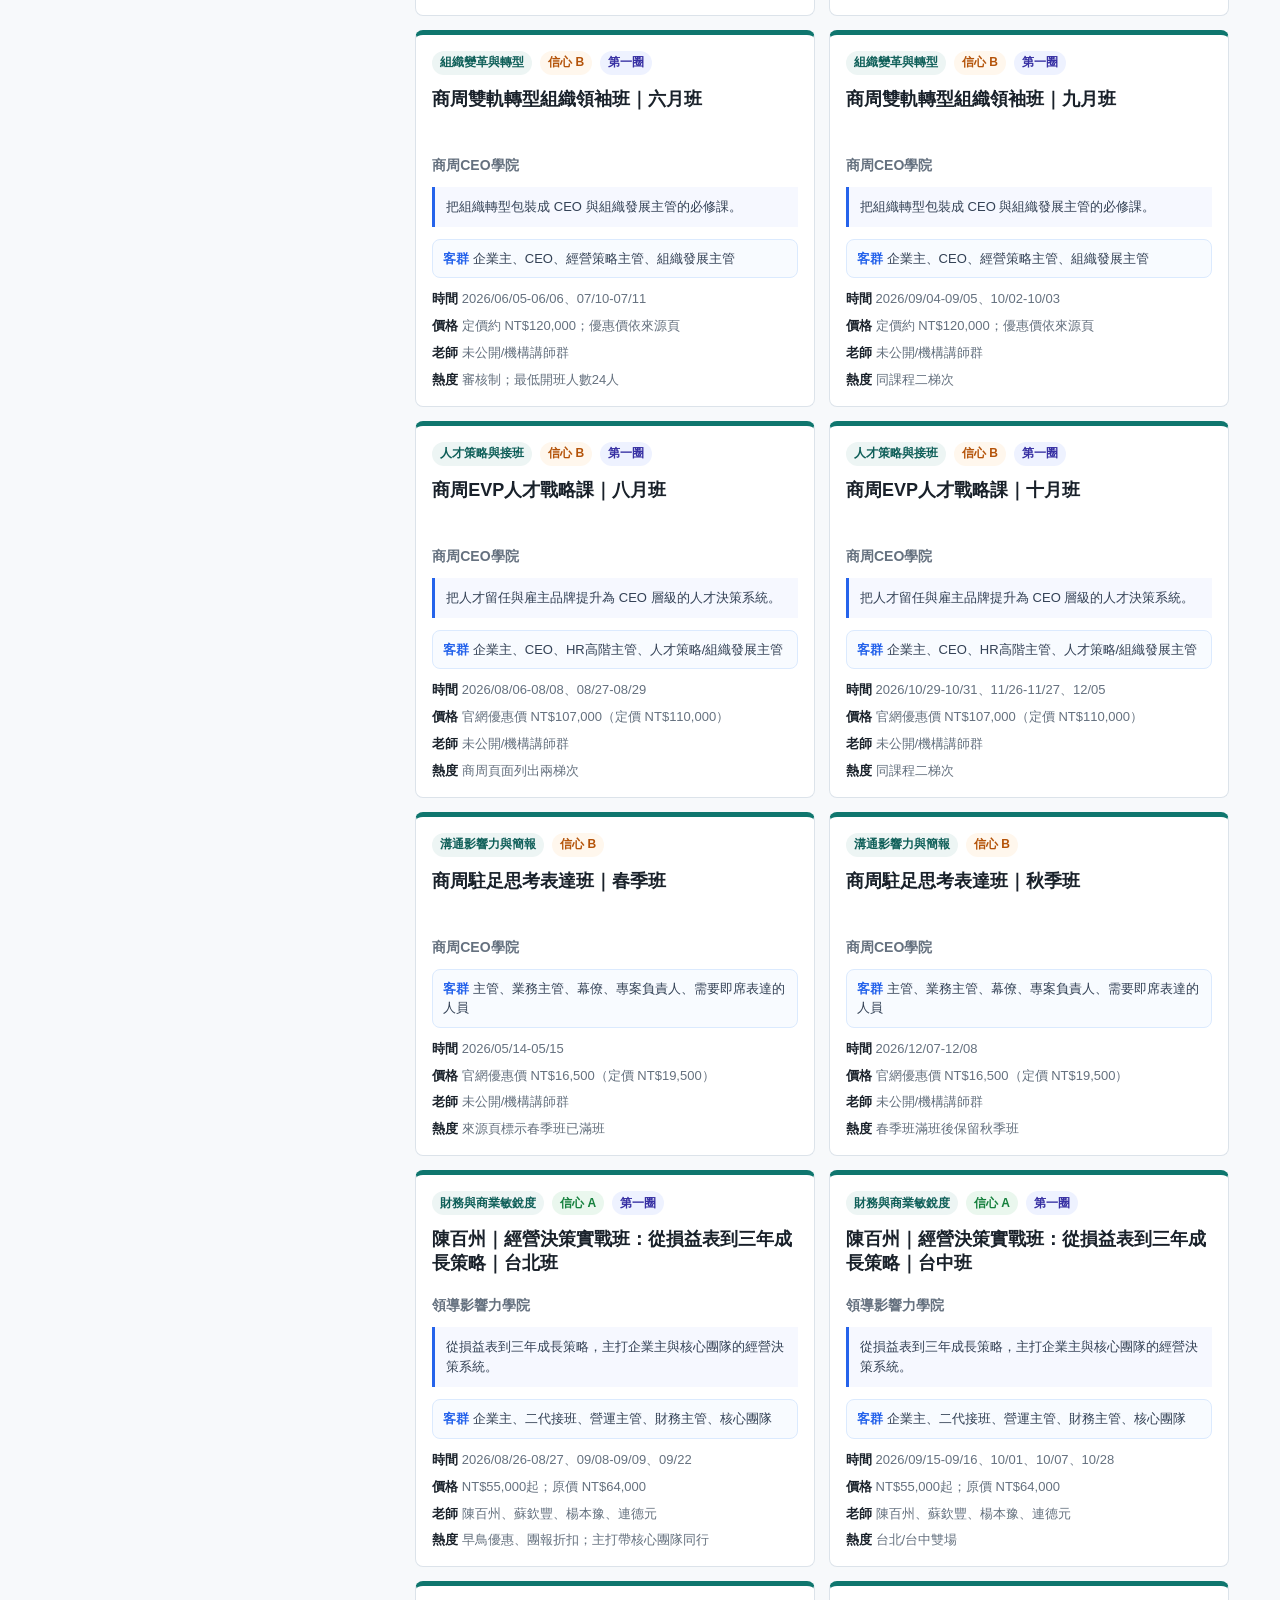
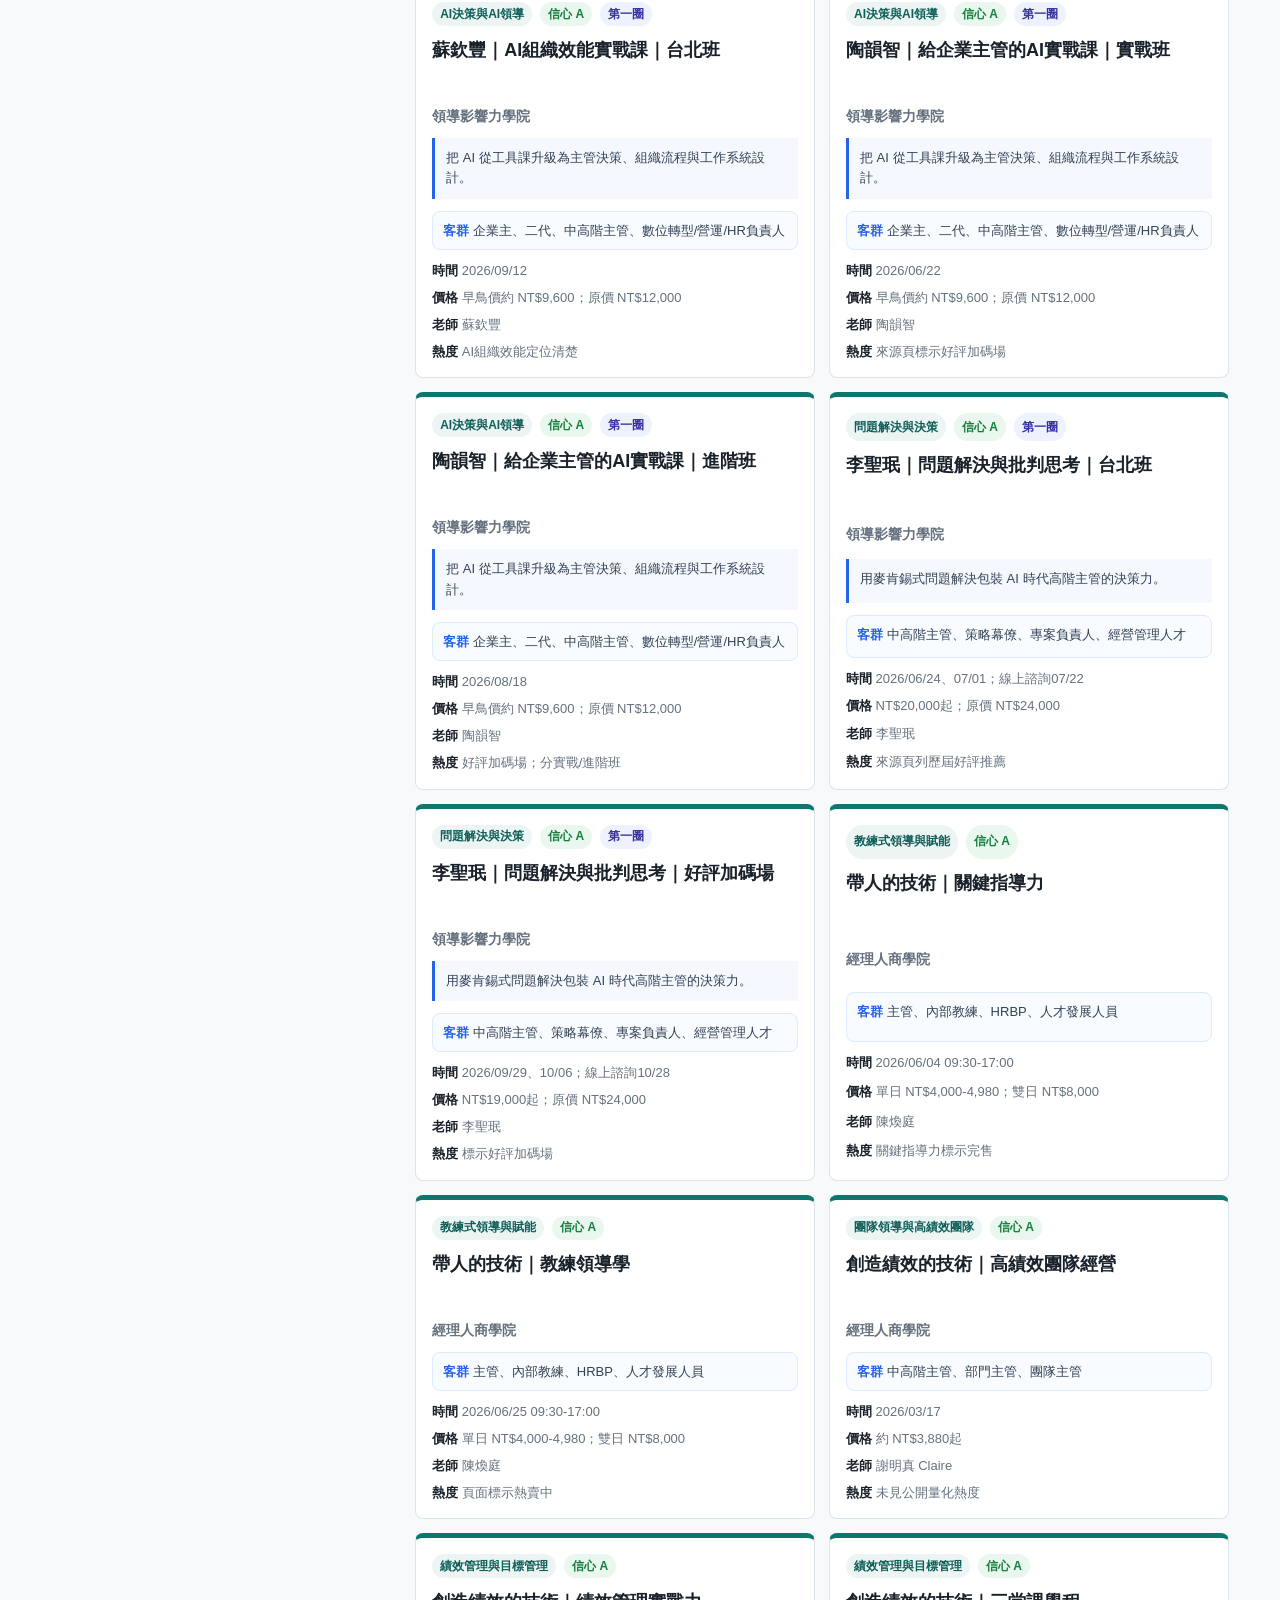
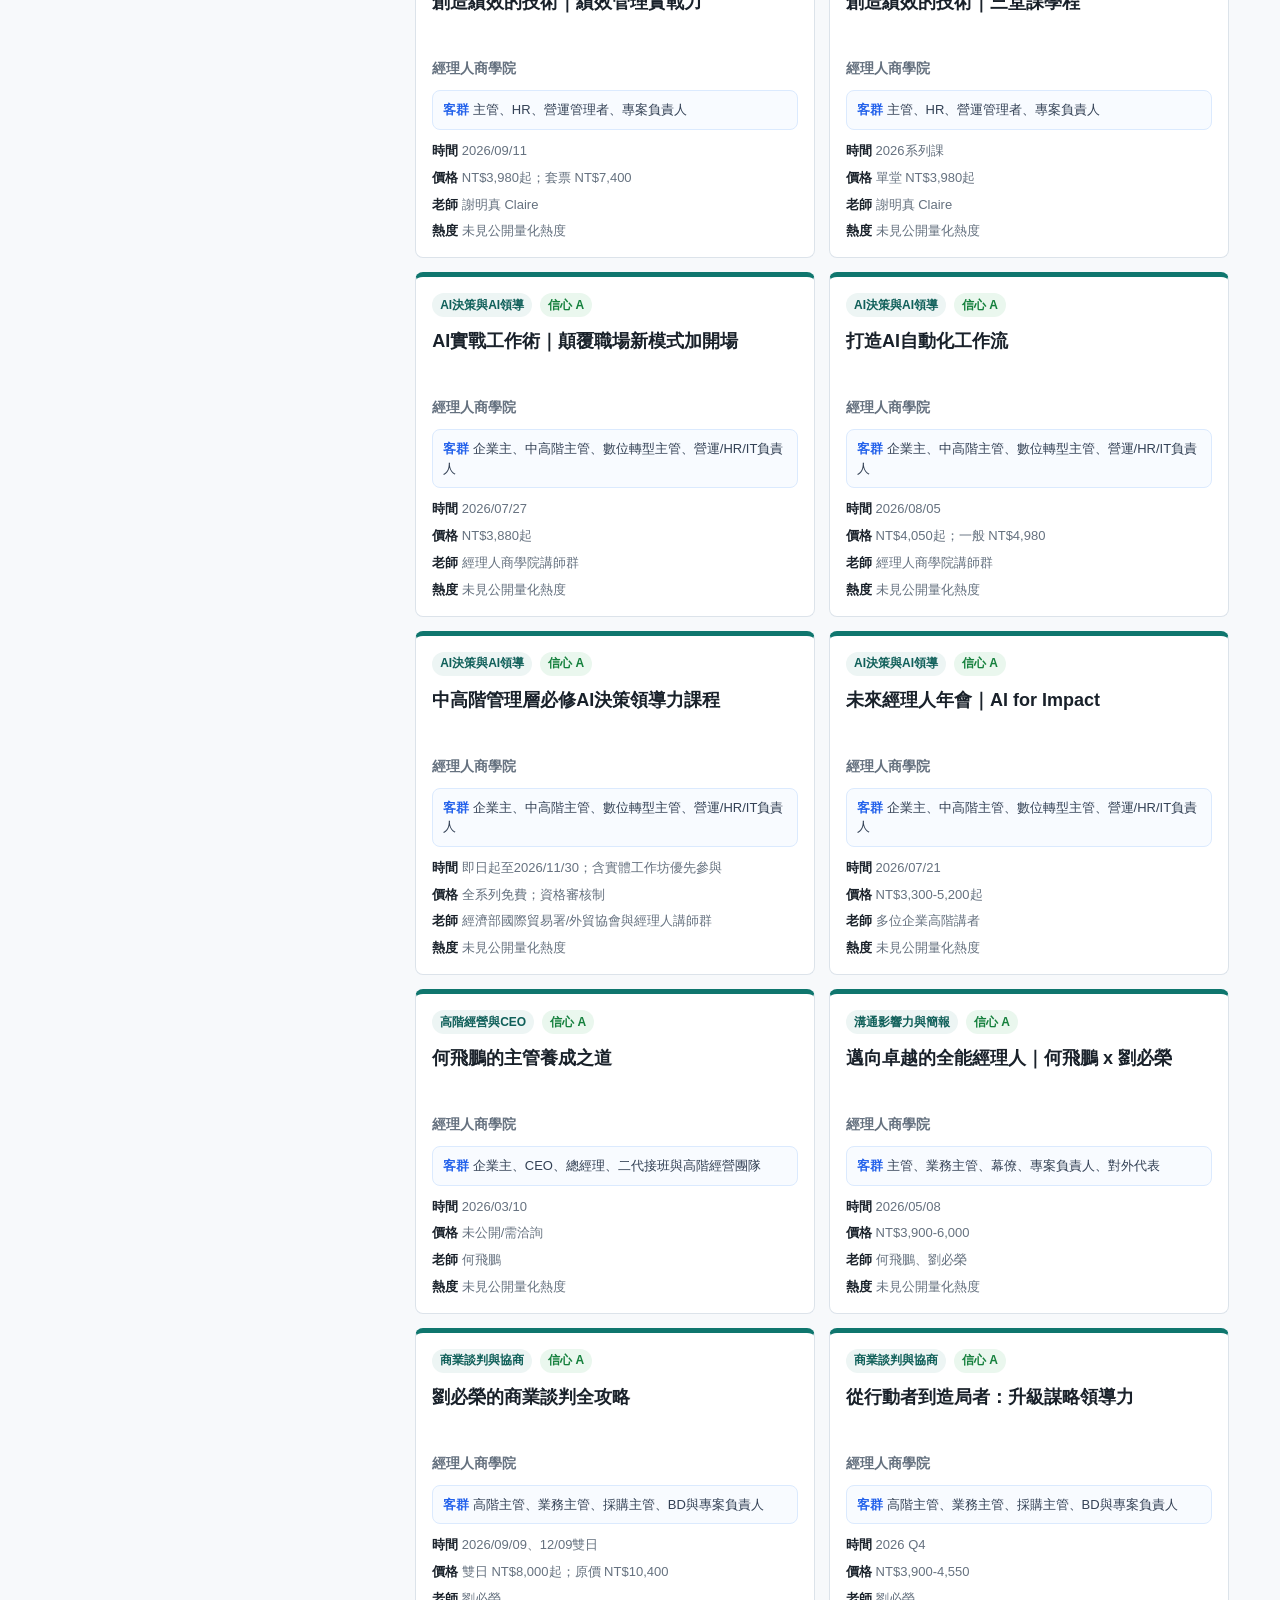
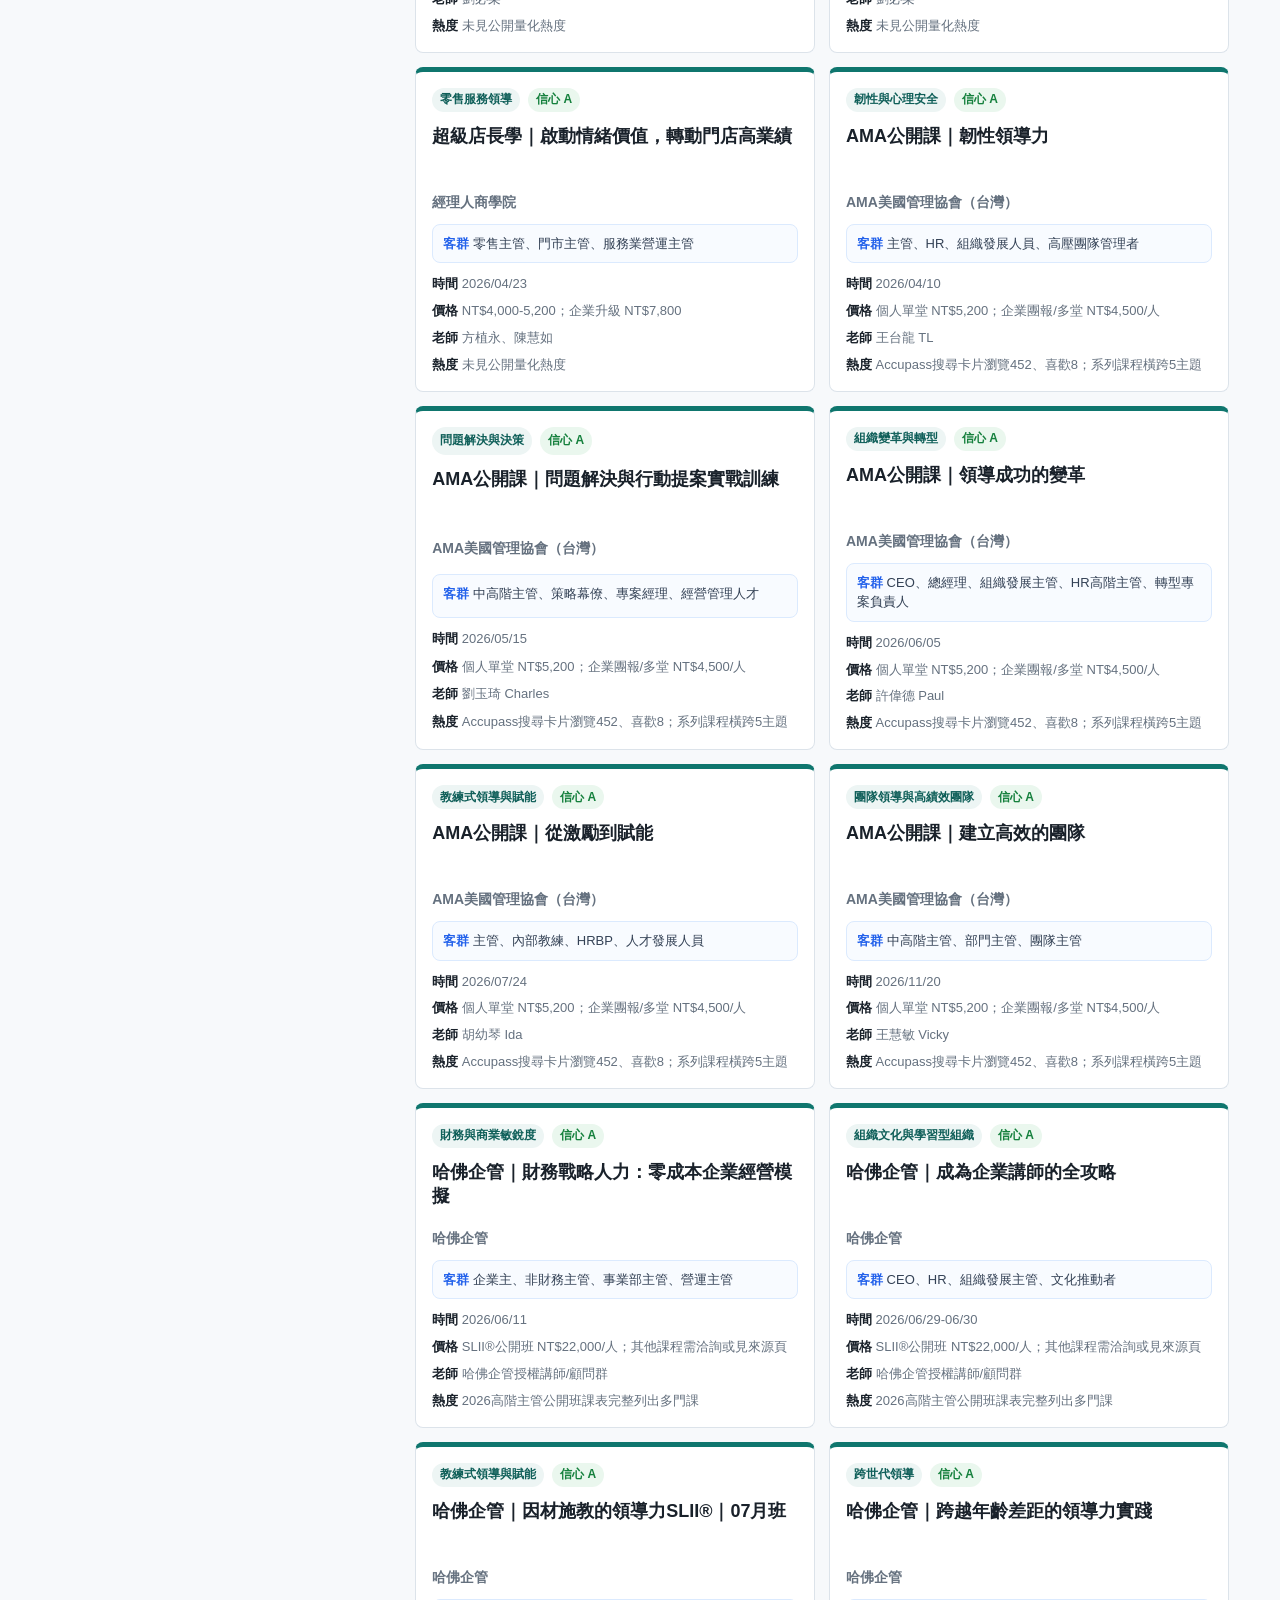
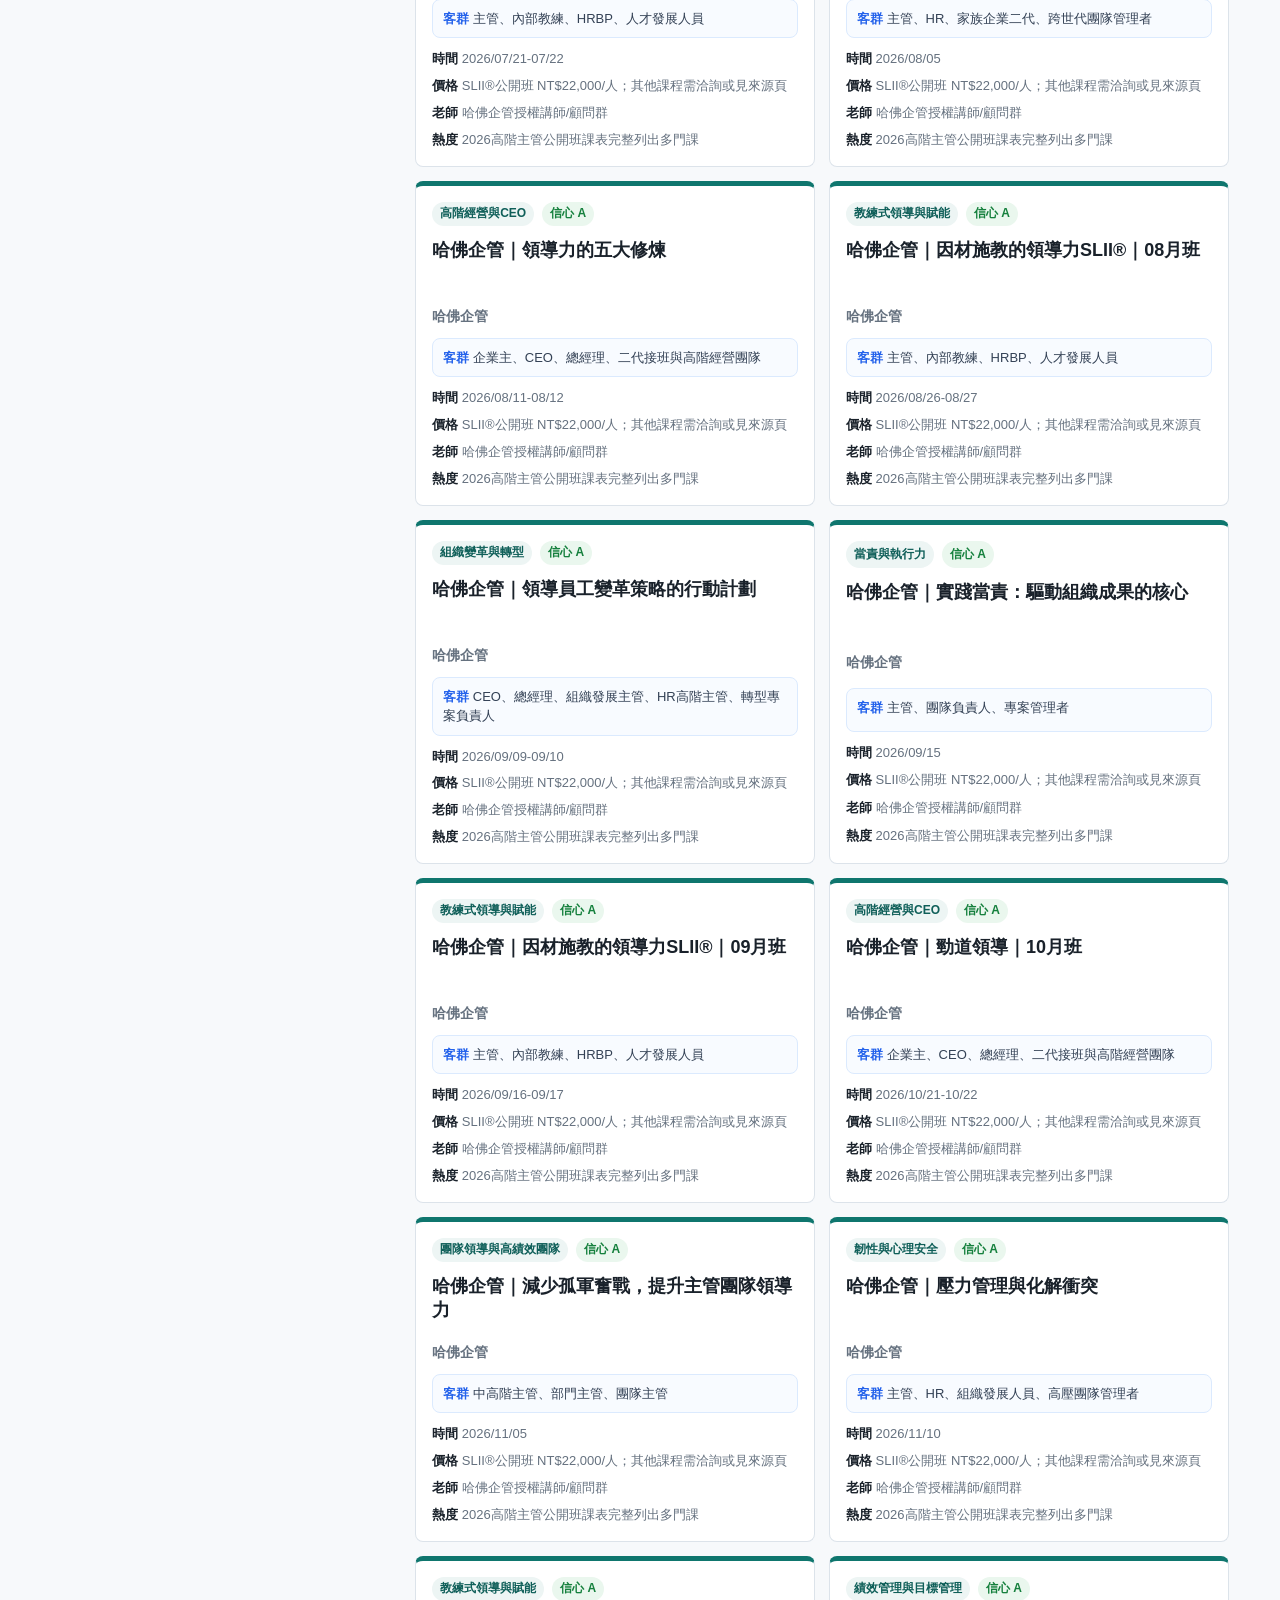
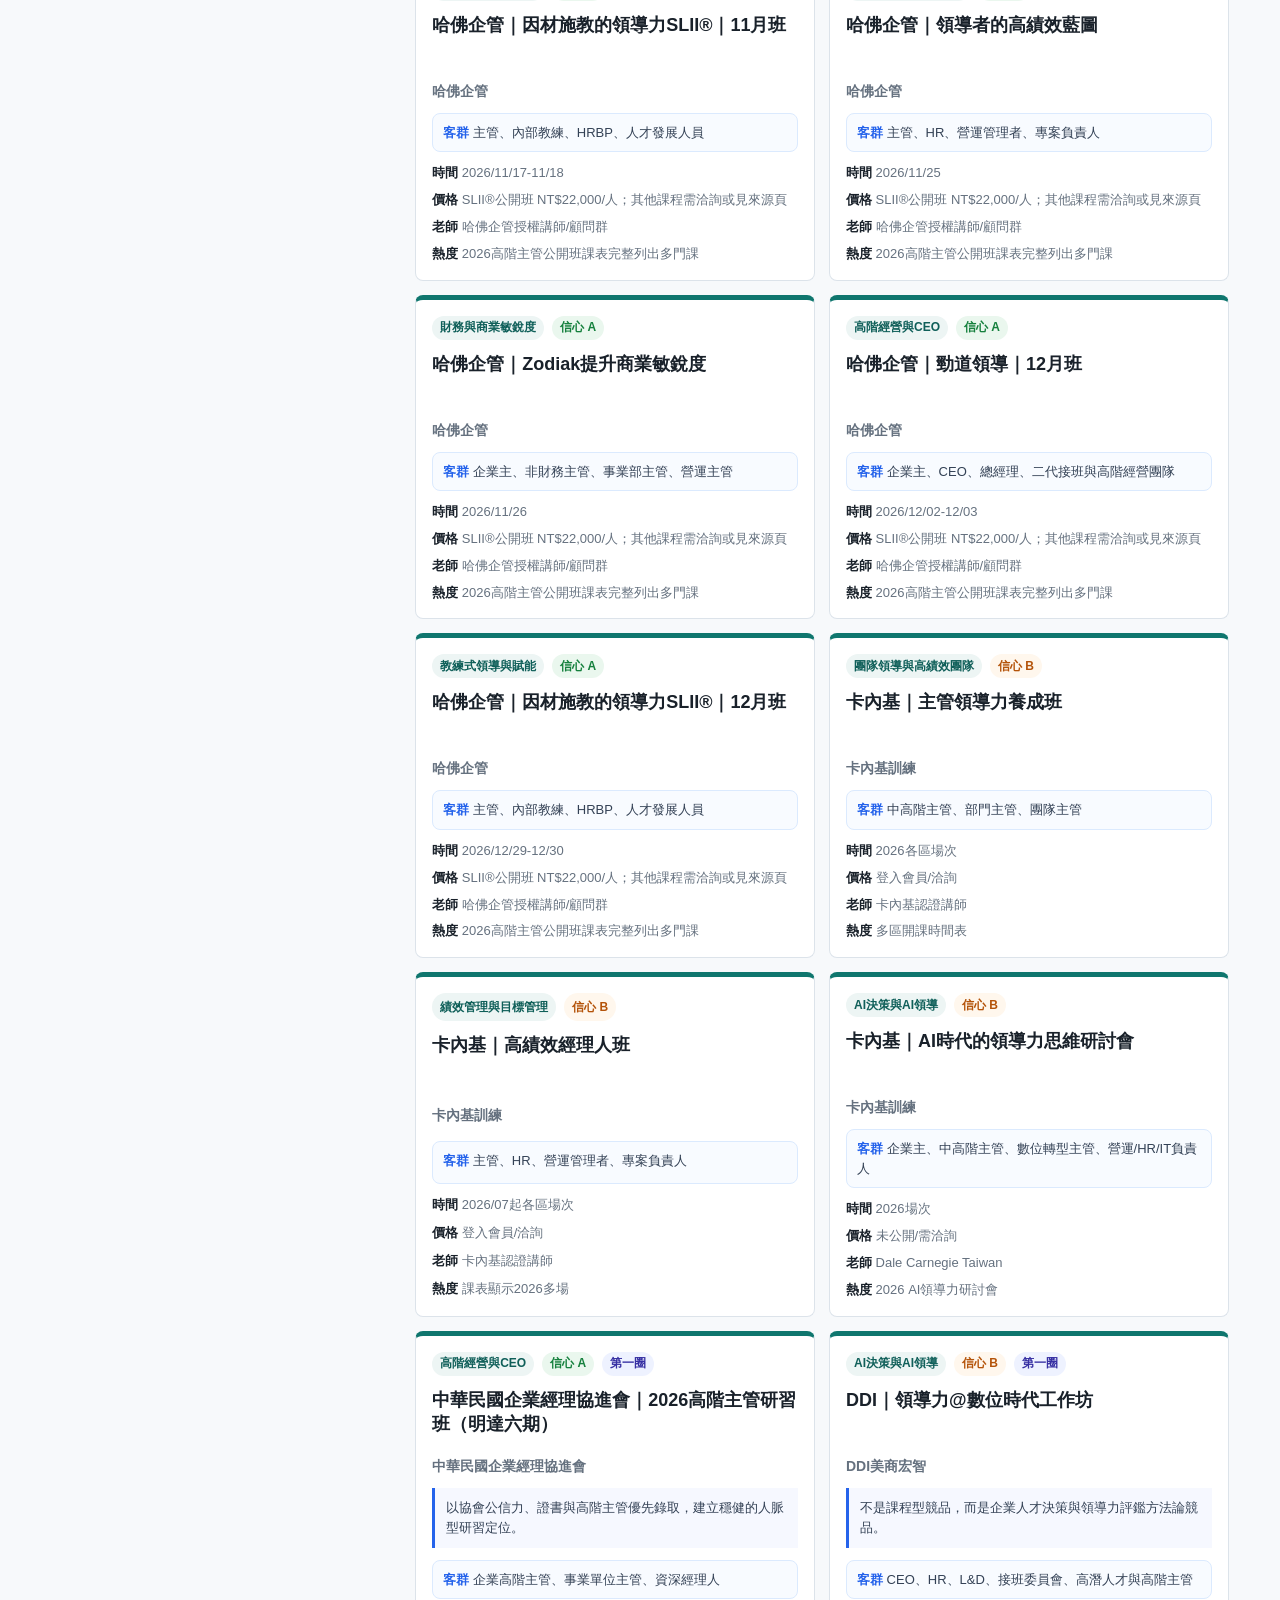
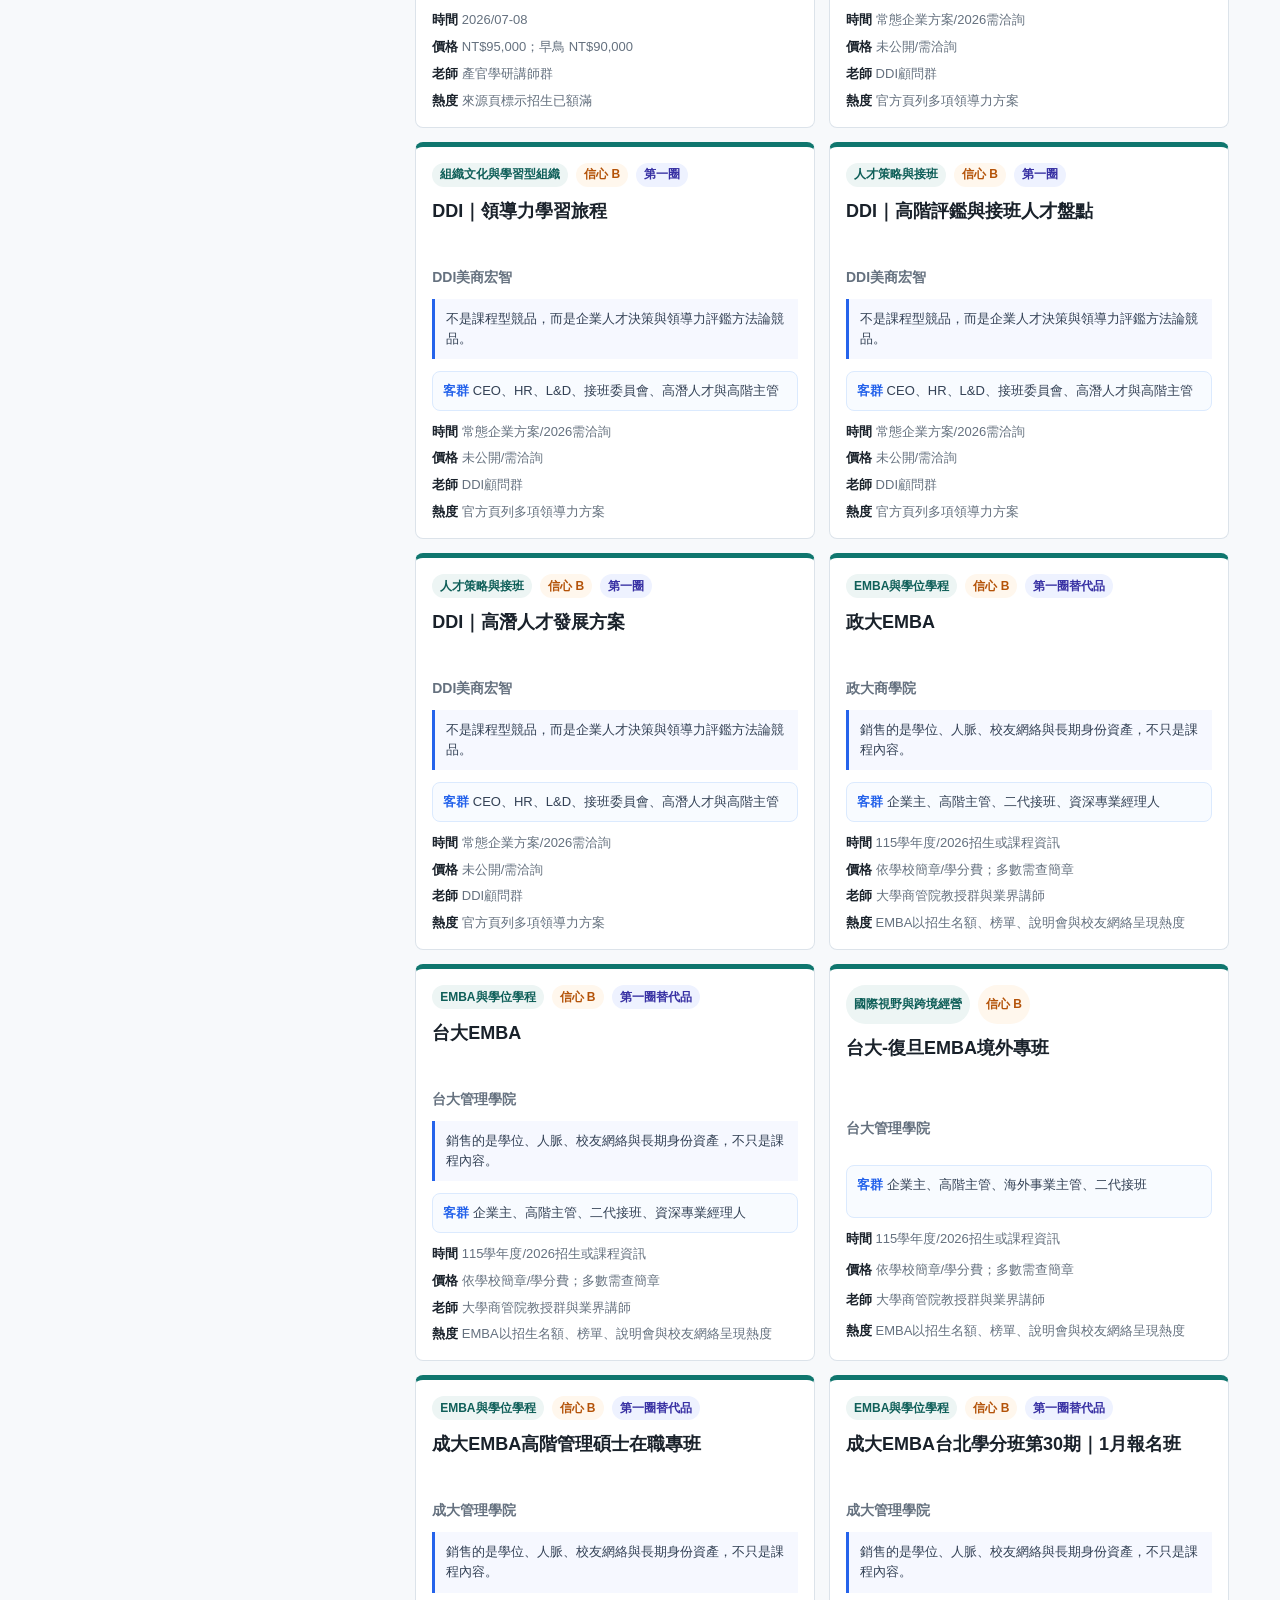
==== commit fecd99e0: "Update recommendation heading brand" ====
--- a/site/index.html
+++ b/site/index.html
@@ -46,10 +46,10 @@
         </div>
       </section>
 
-      <section class="recommendation-band" aria-label="遠見領導力學院建議開課">
+      <section class="recommendation-band" aria-label="領導影響力學院建議開課">
         <div class="section-title">
           <div>
-            <h2>建議遠見領導力學院優先開課</h2>
+            <h2>建議領導影響力學院優先開課</h2>
             <p id="recommendationSummary"></p>
           </div>
           <span id="recommendationUpdated">-</span>
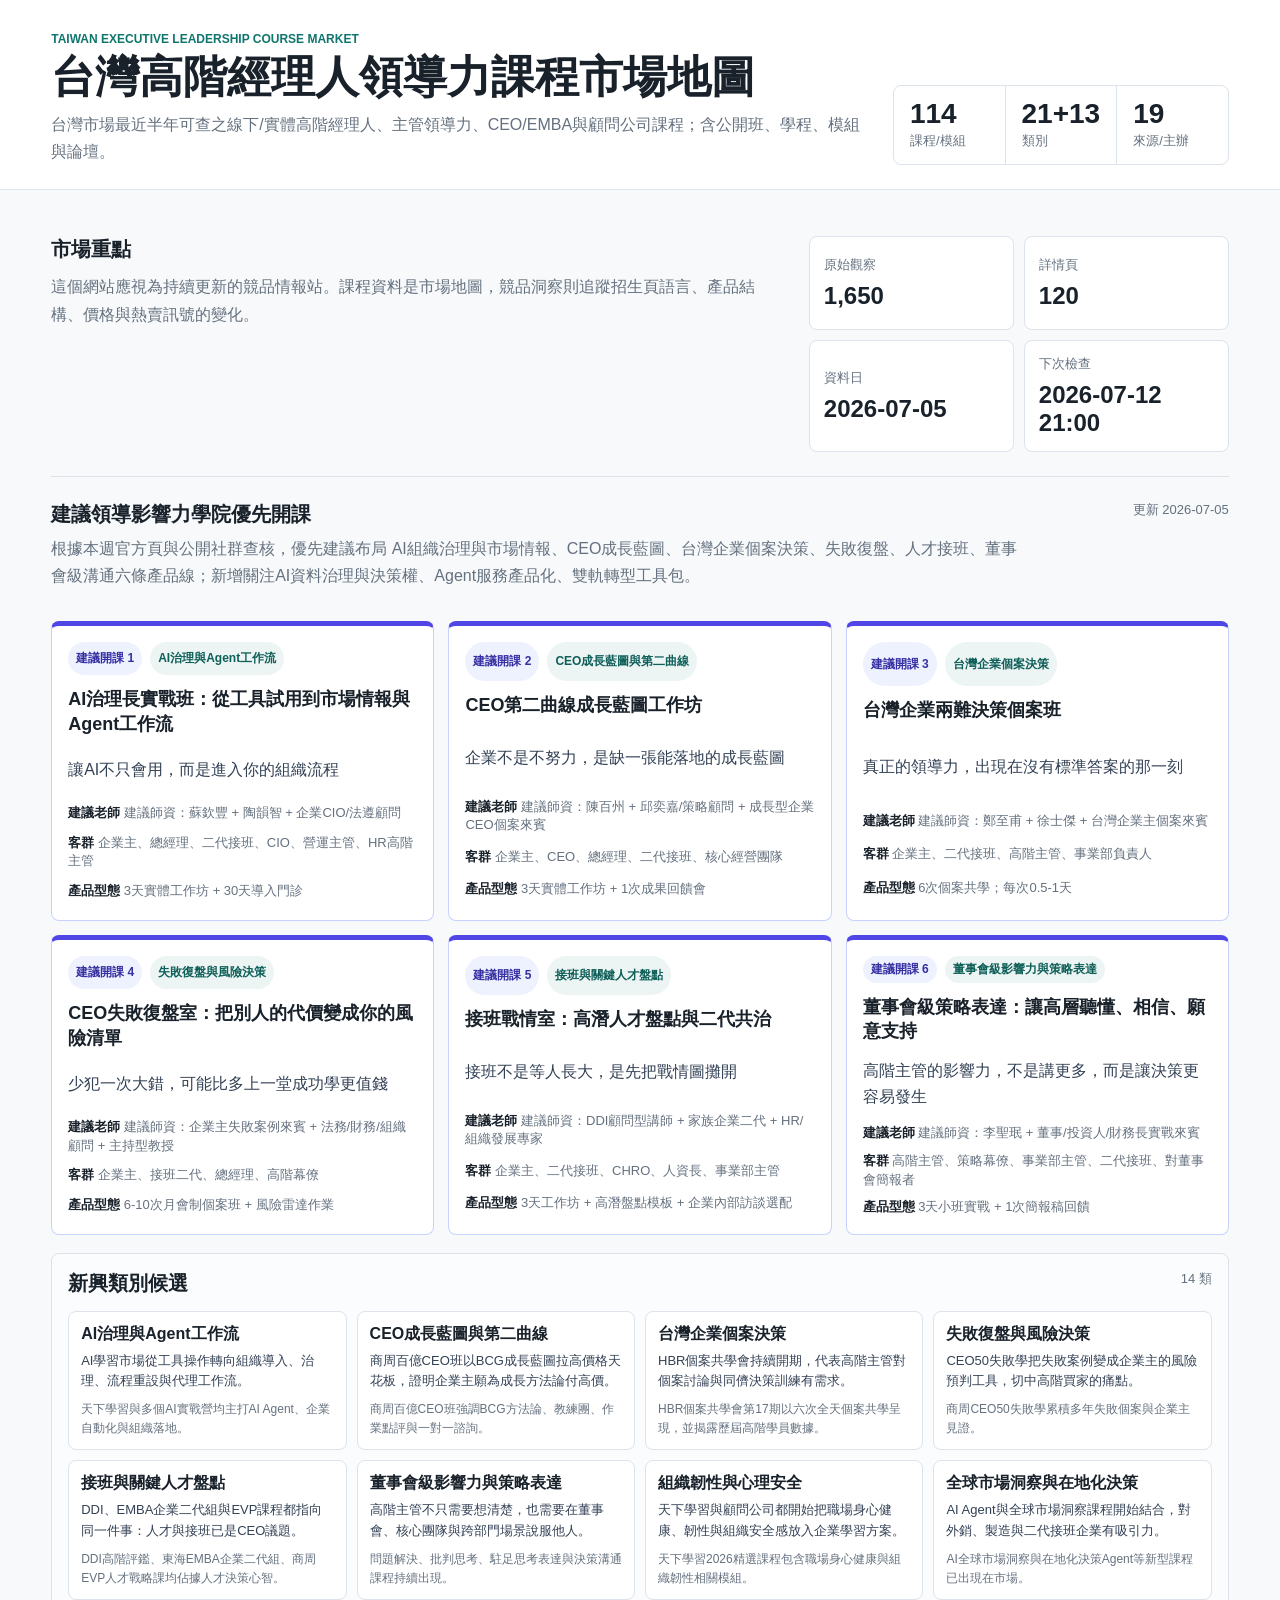
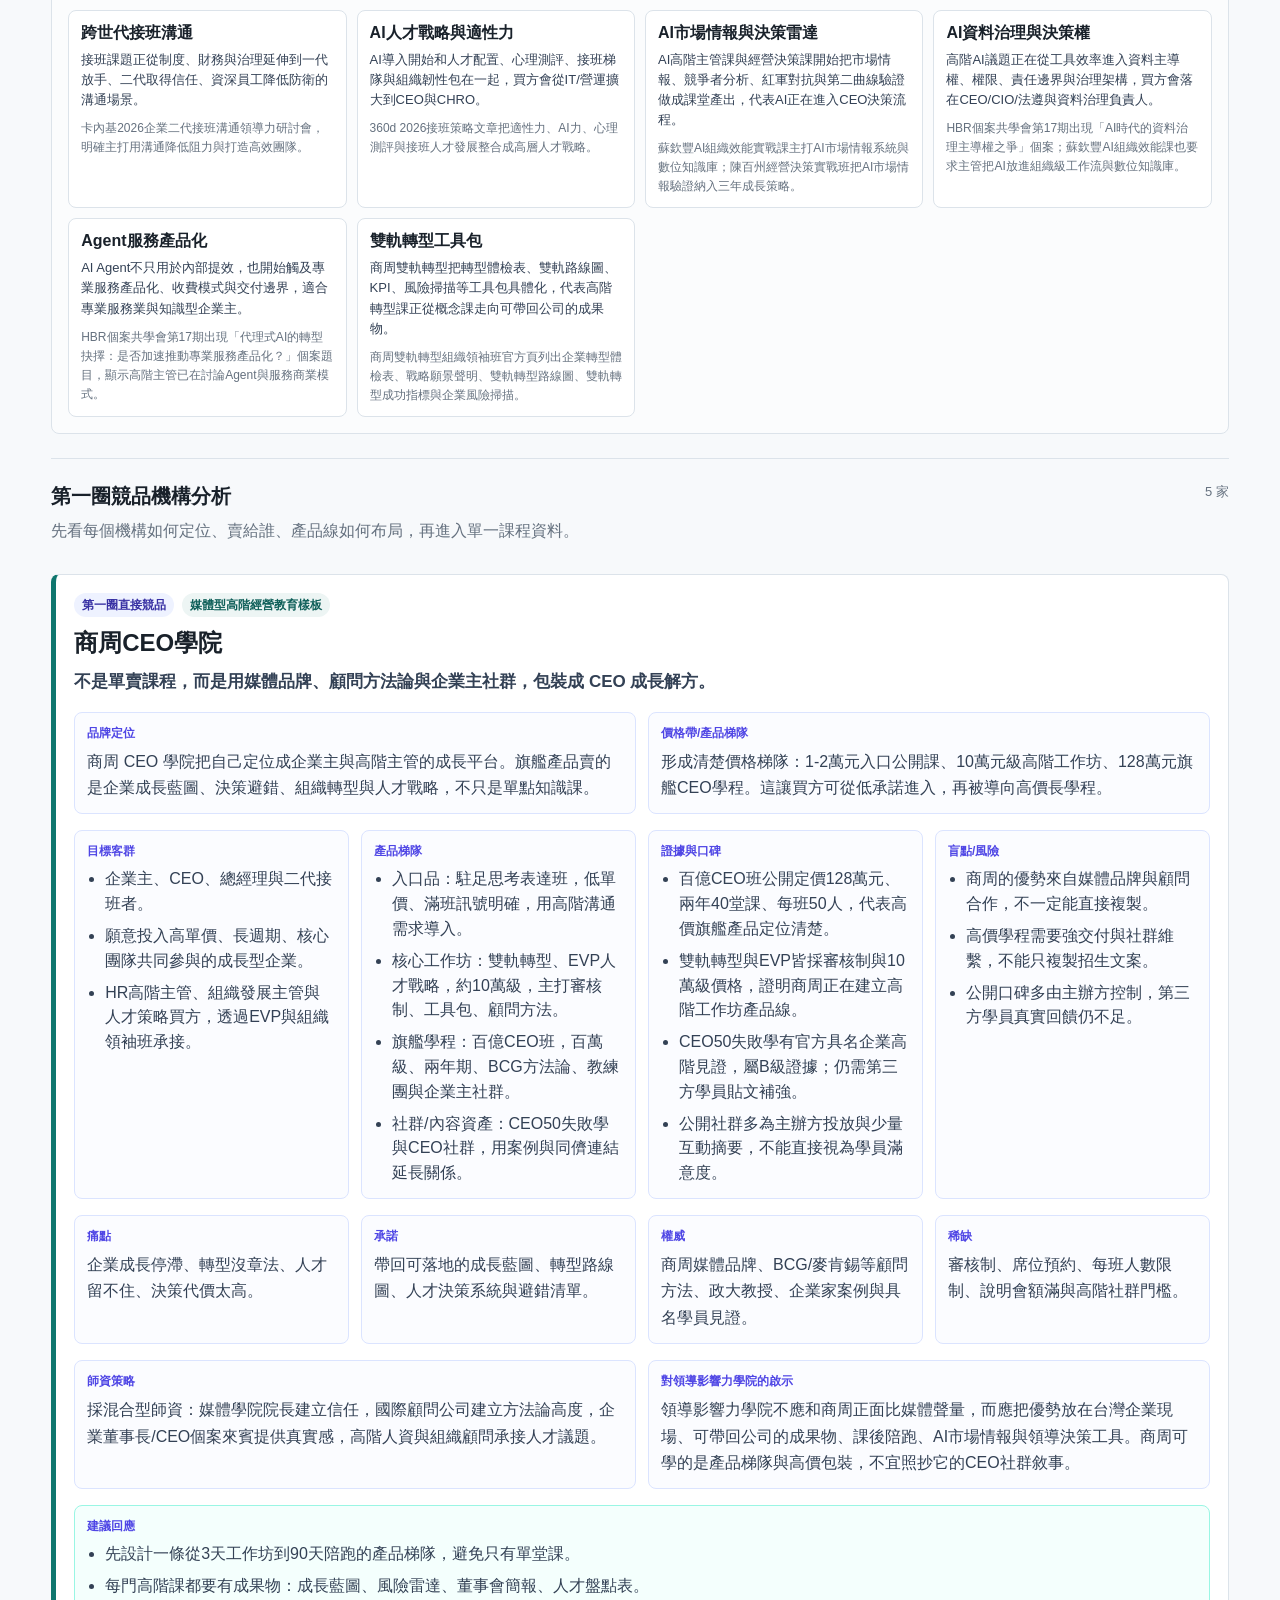
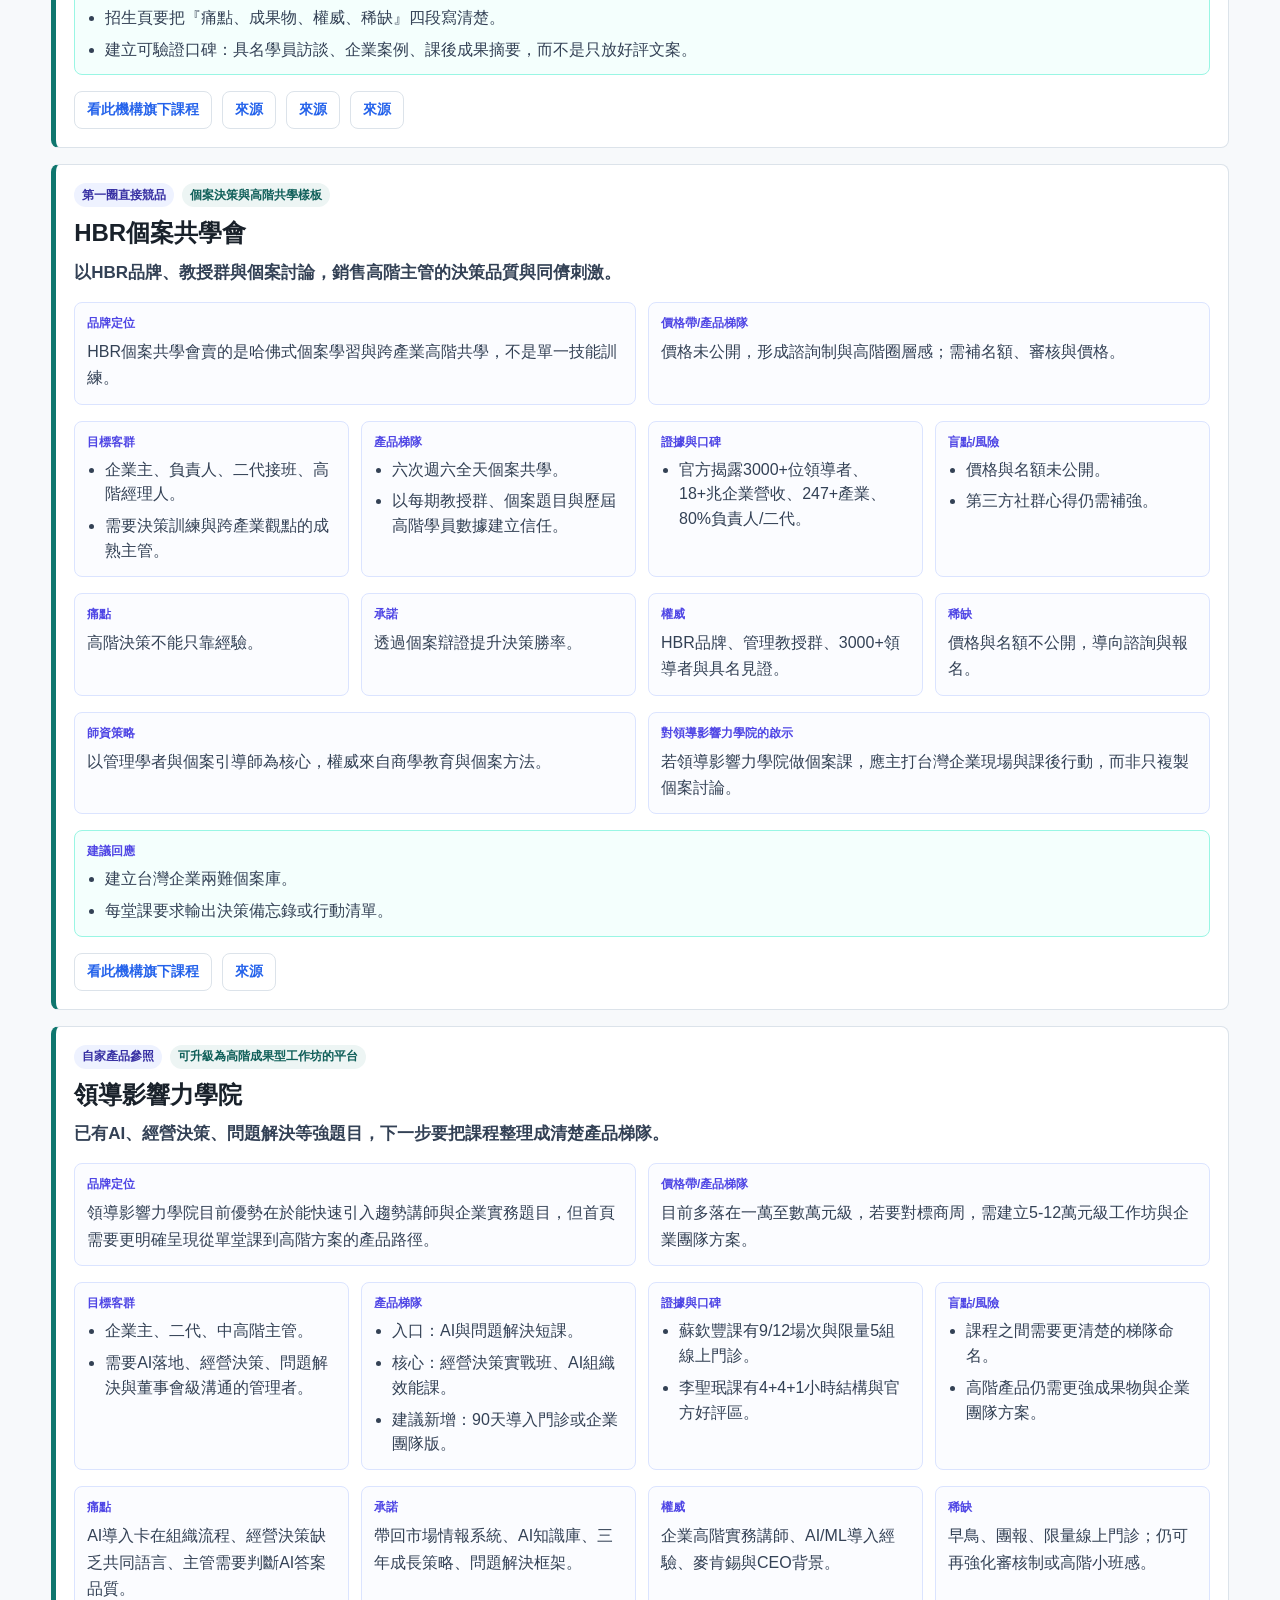
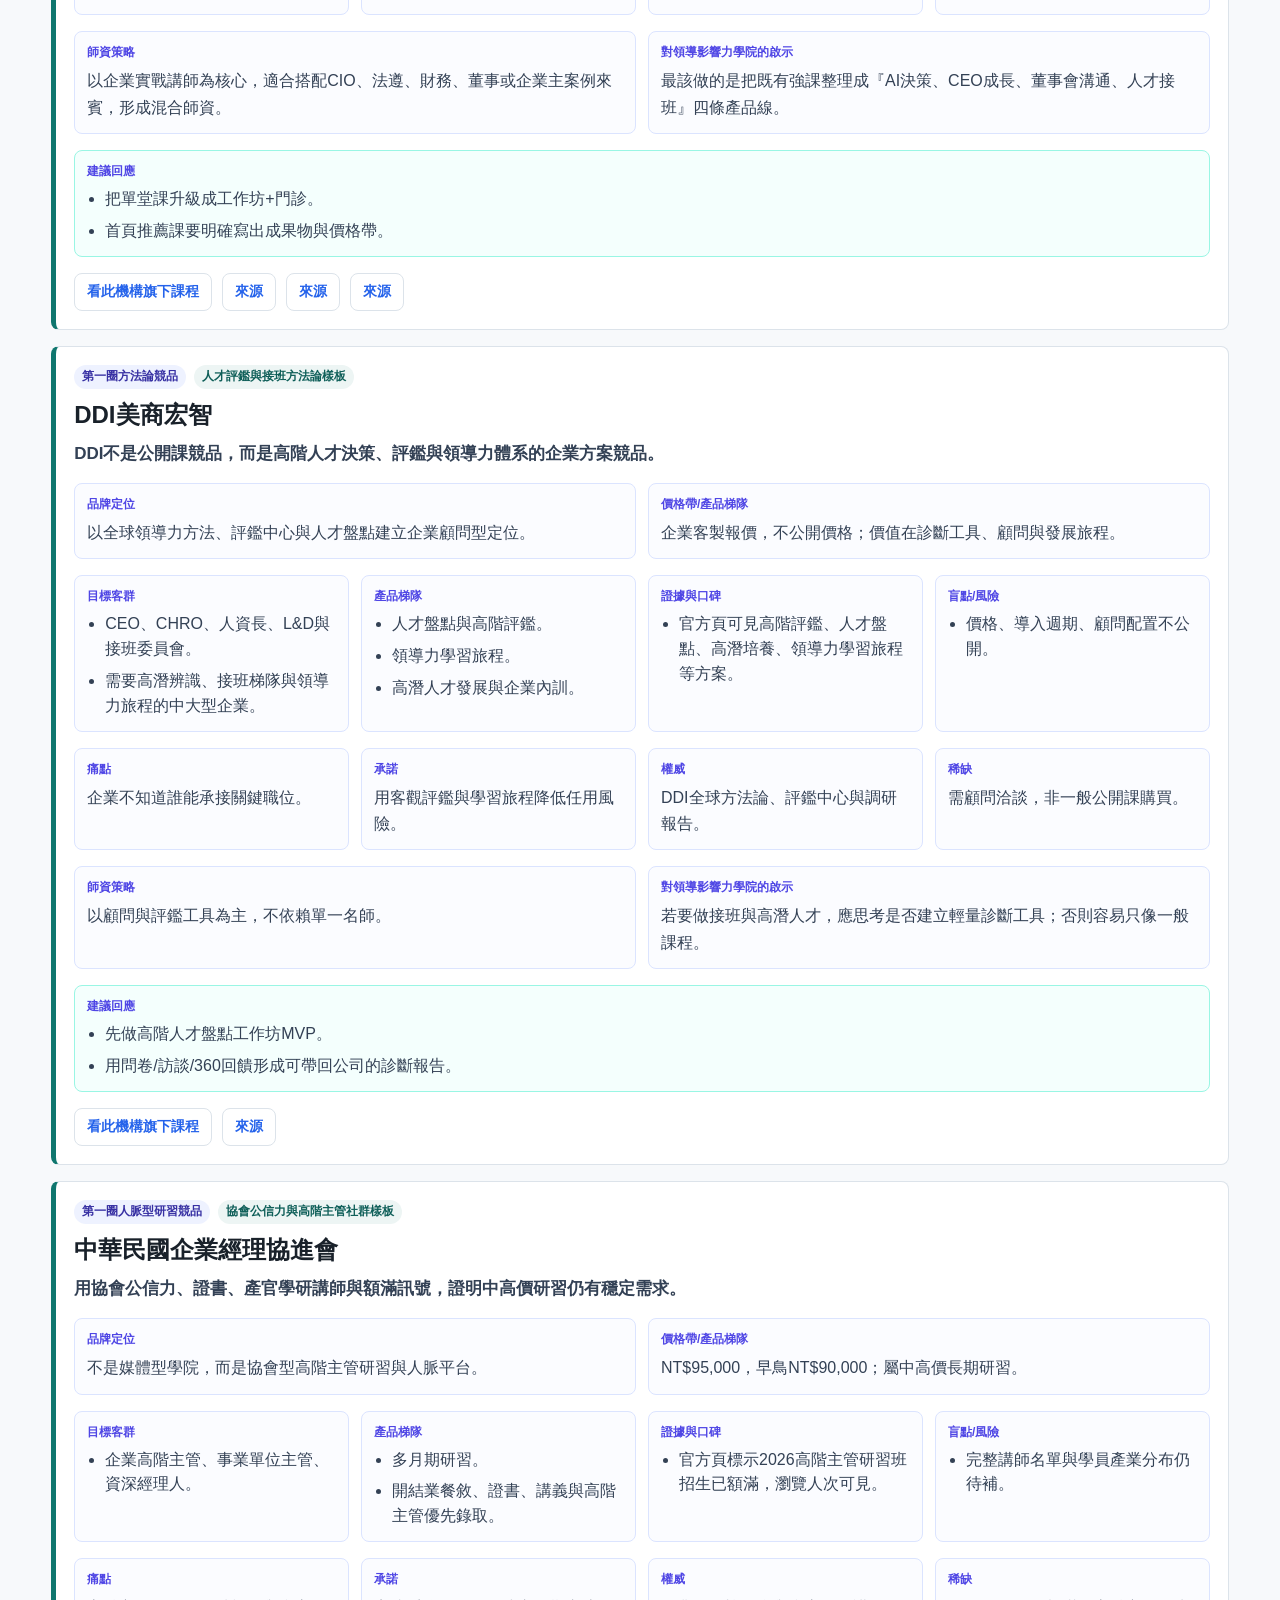
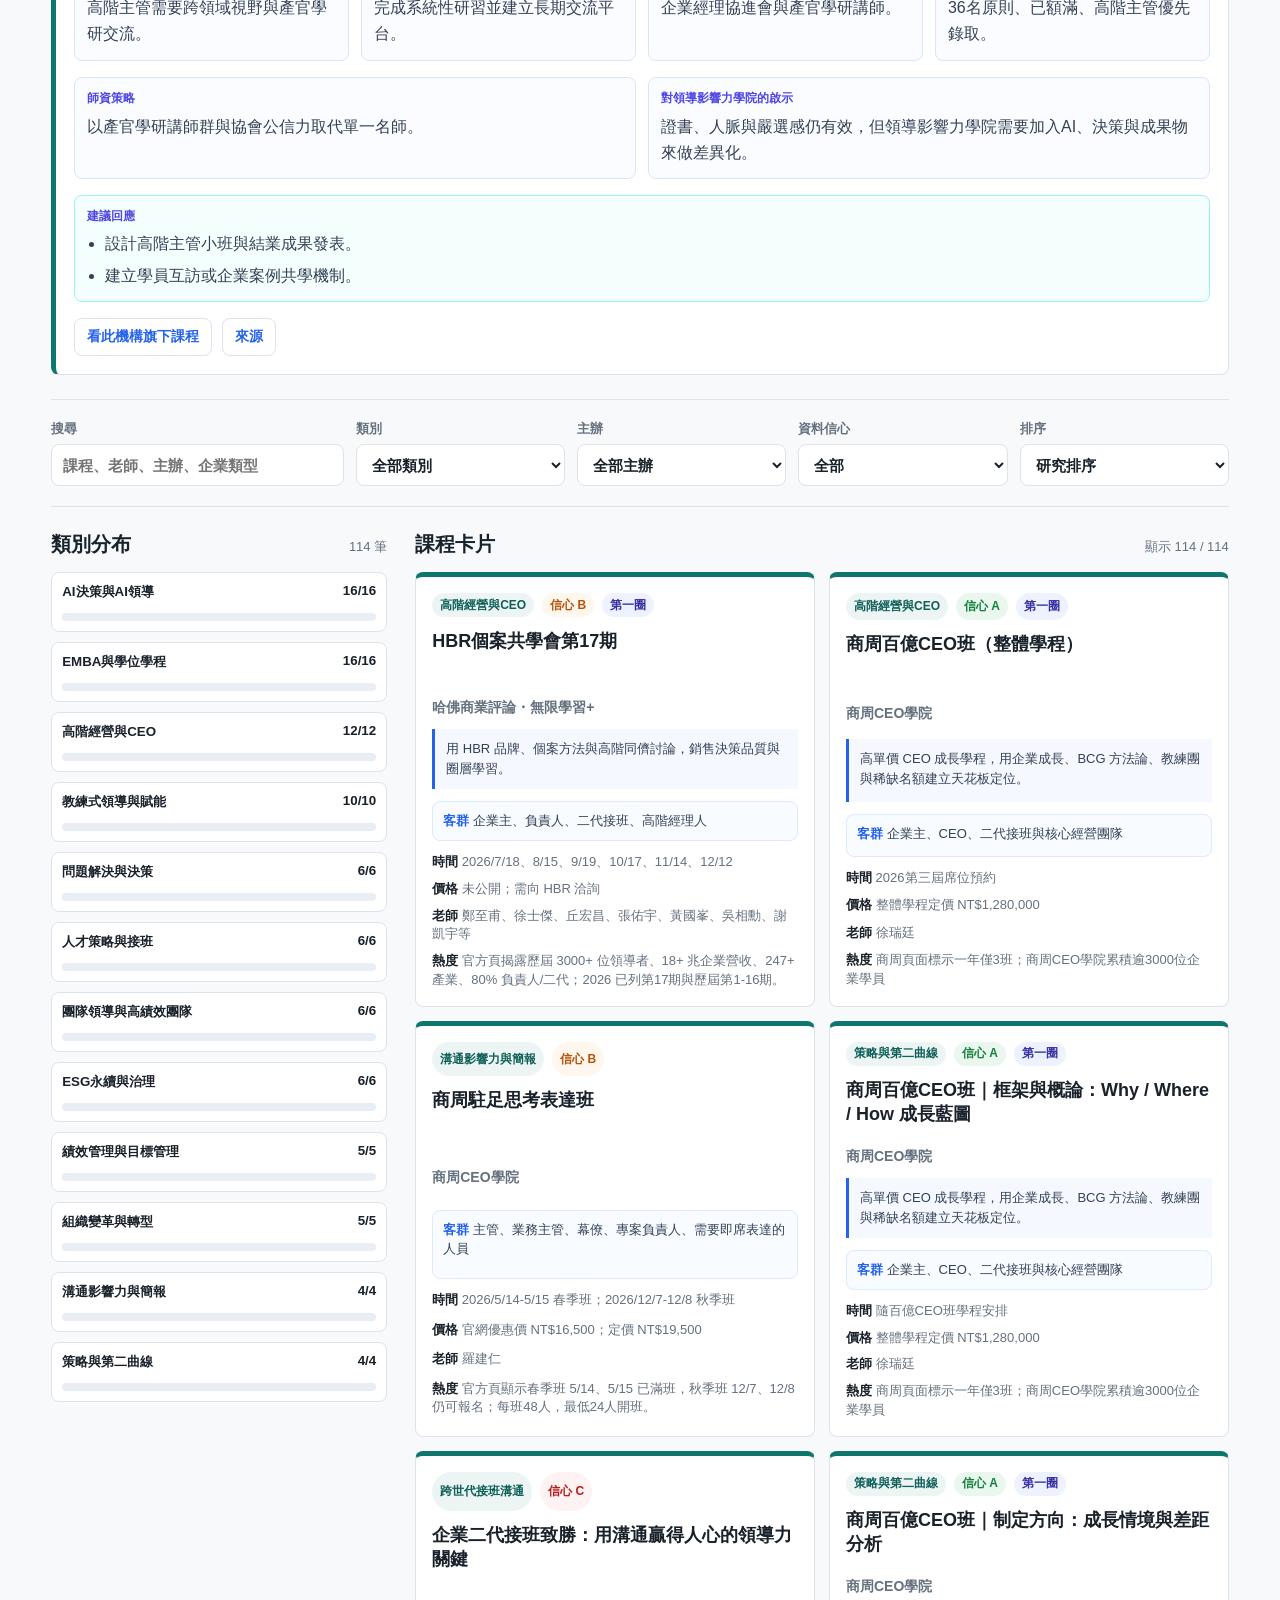
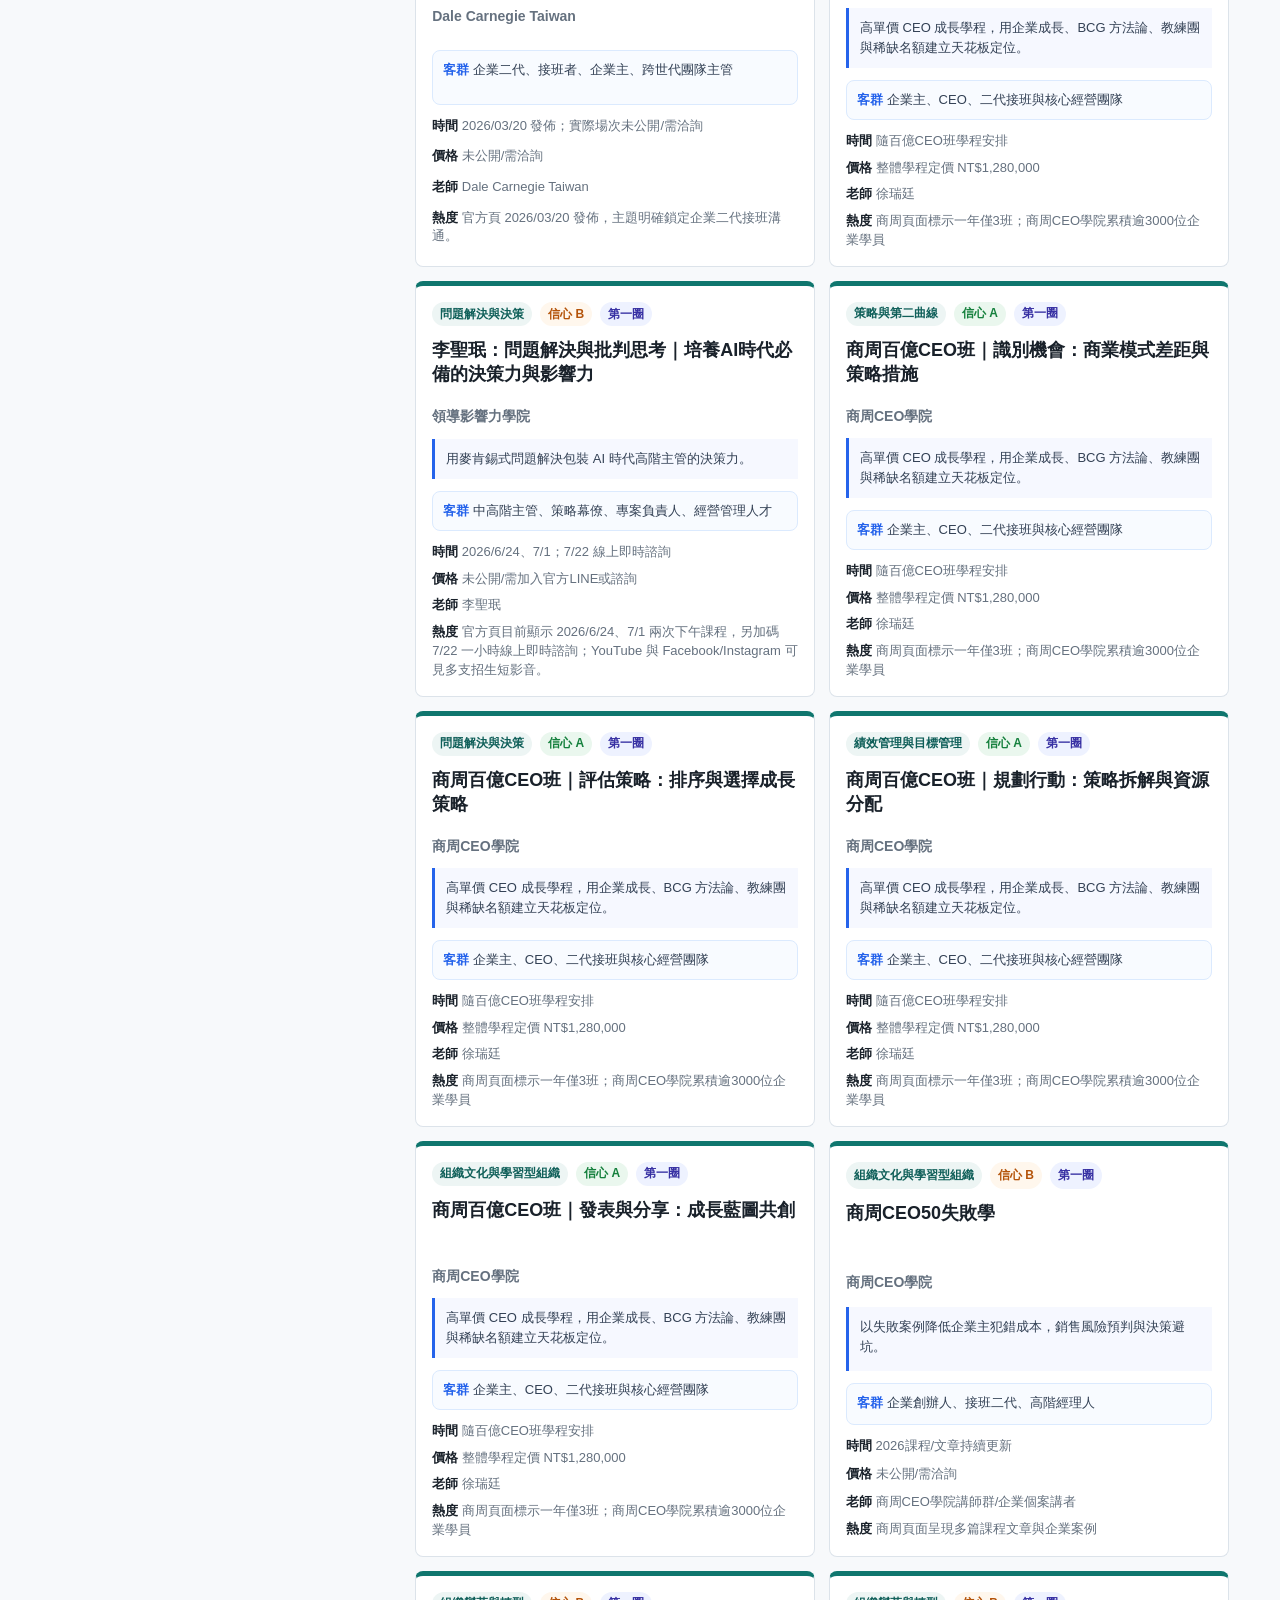
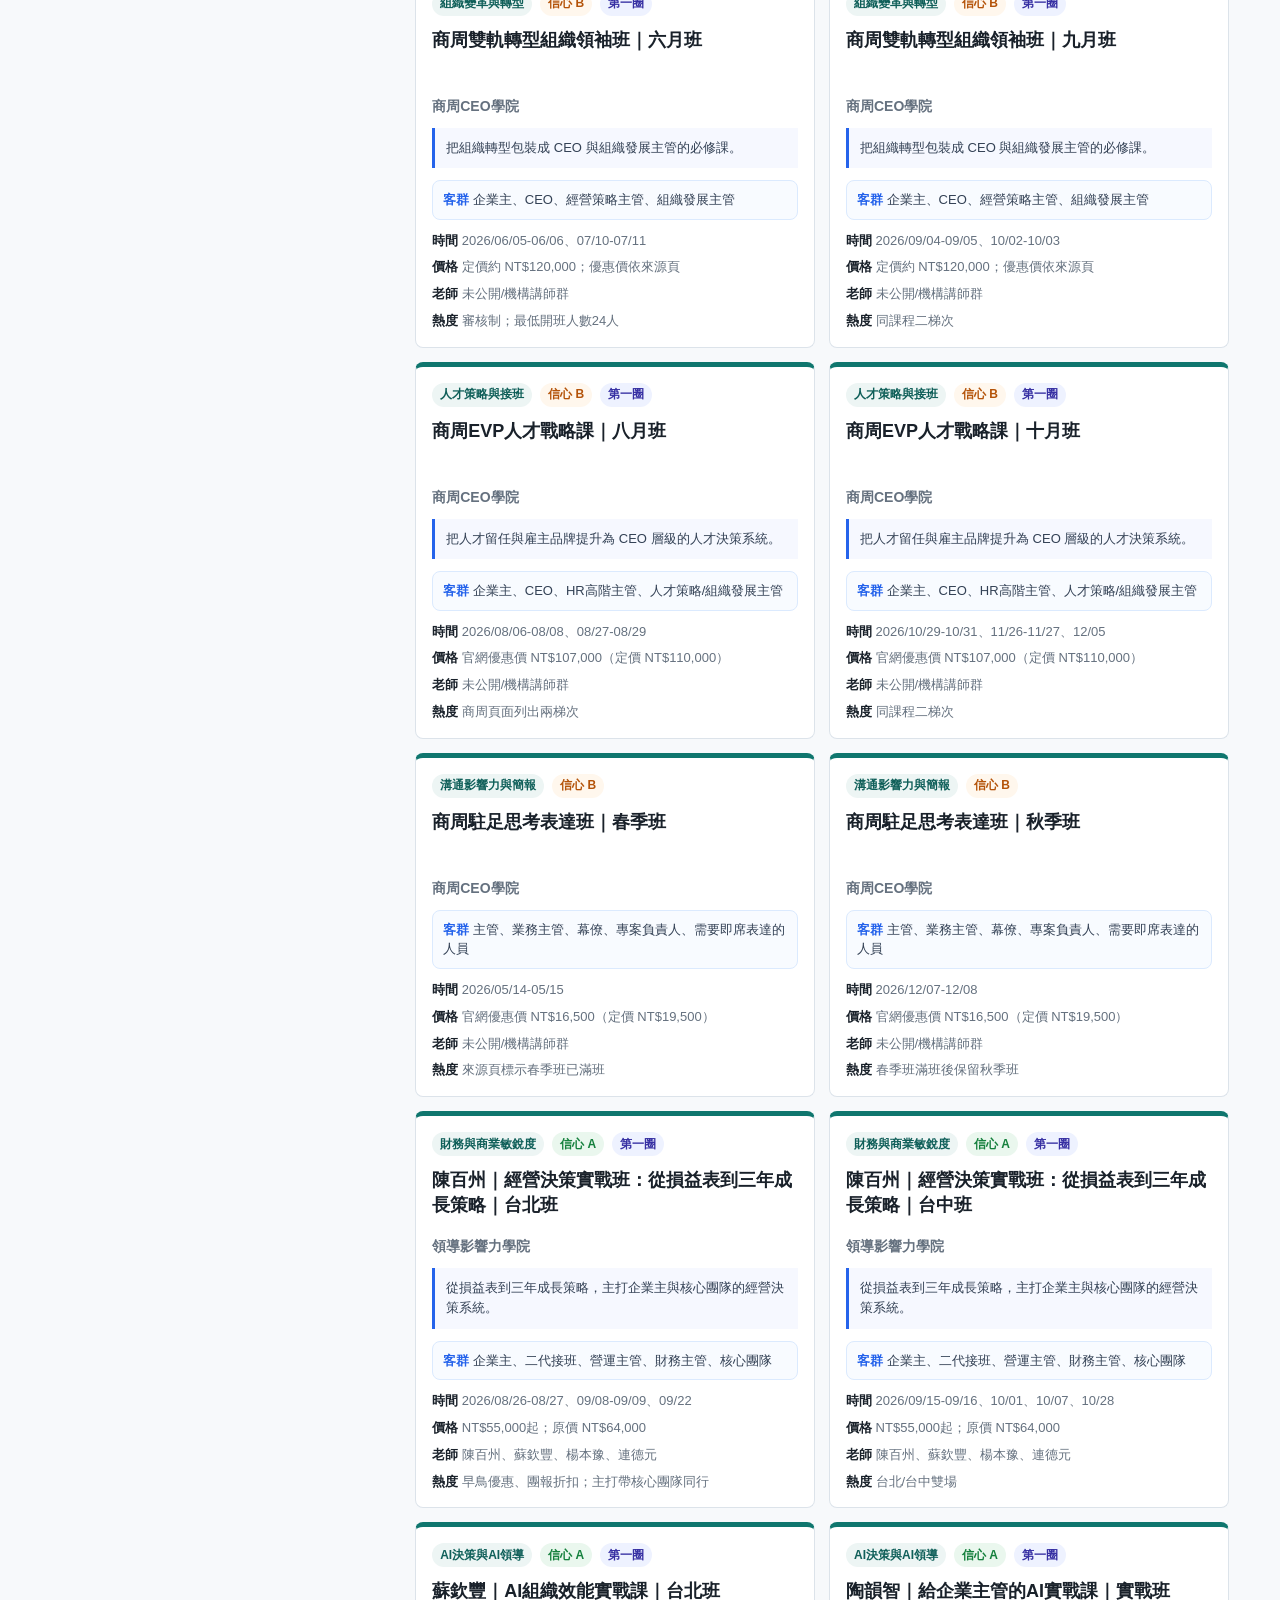
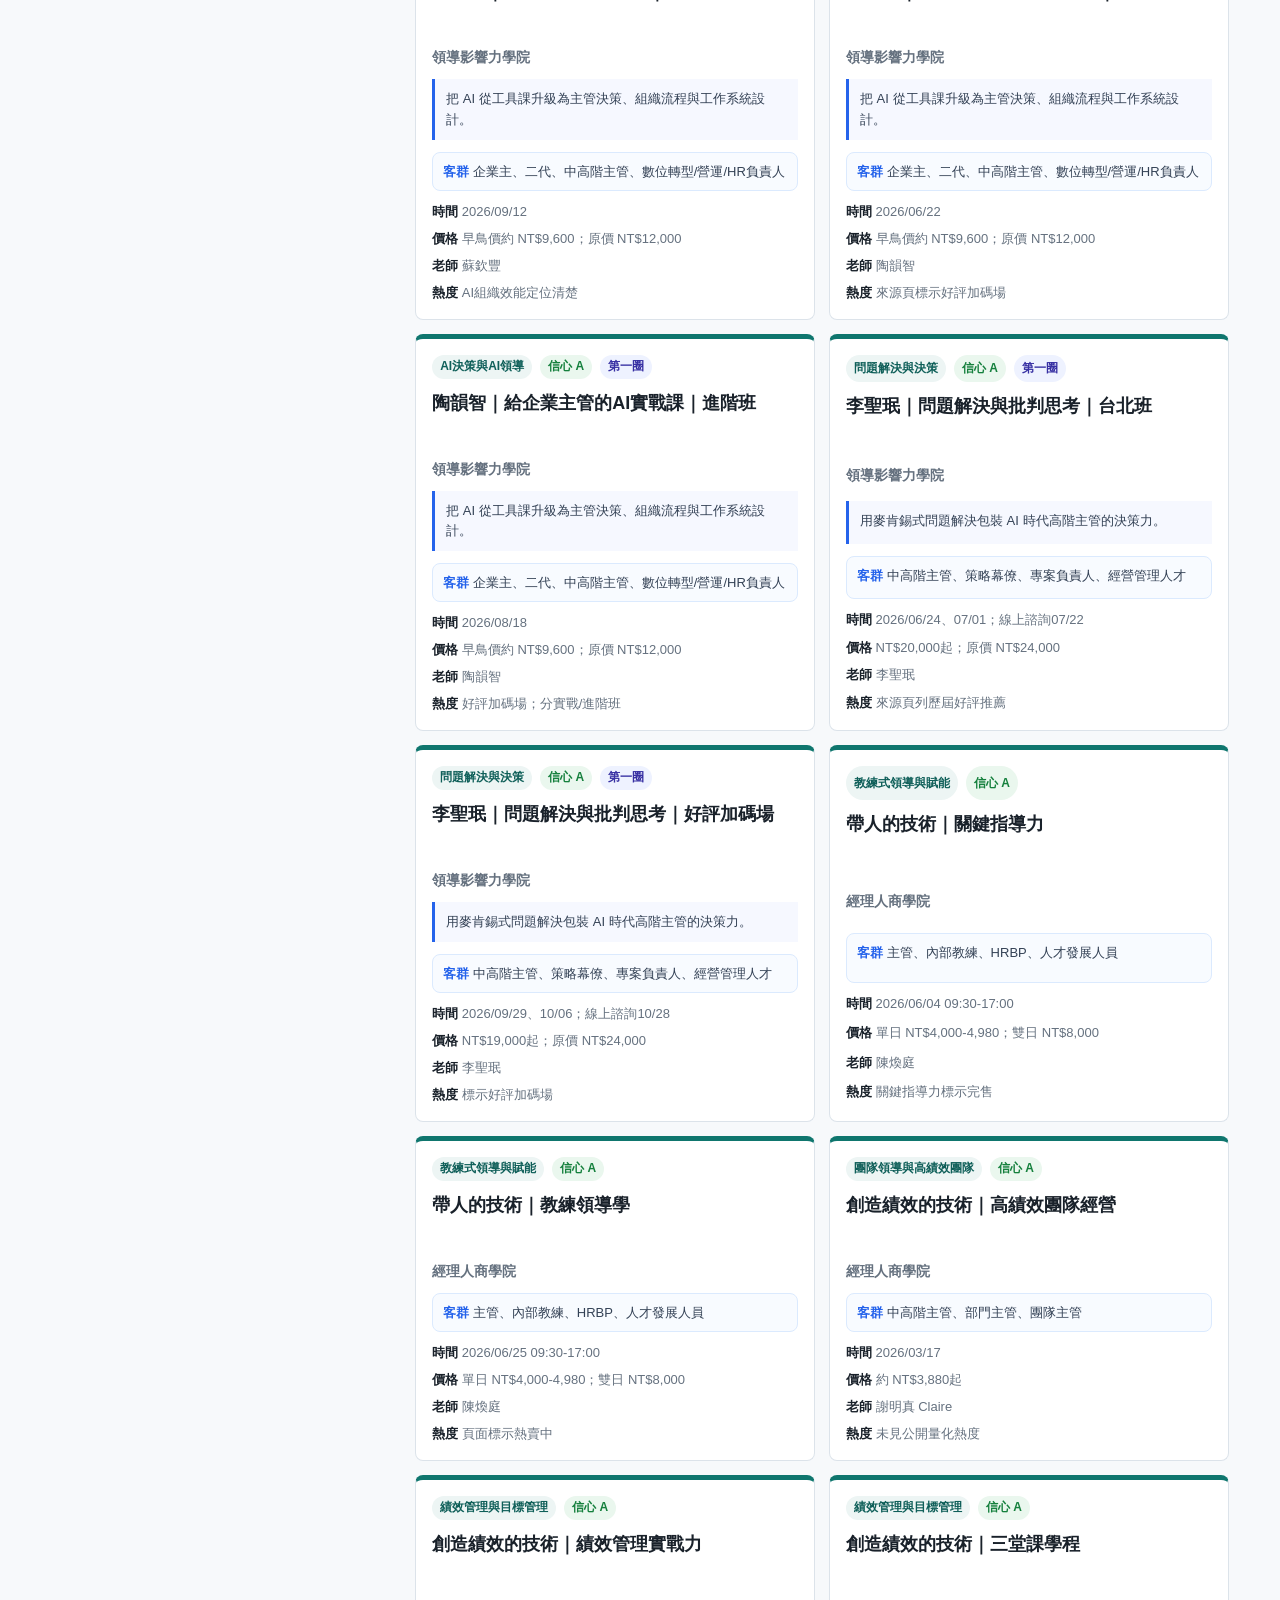
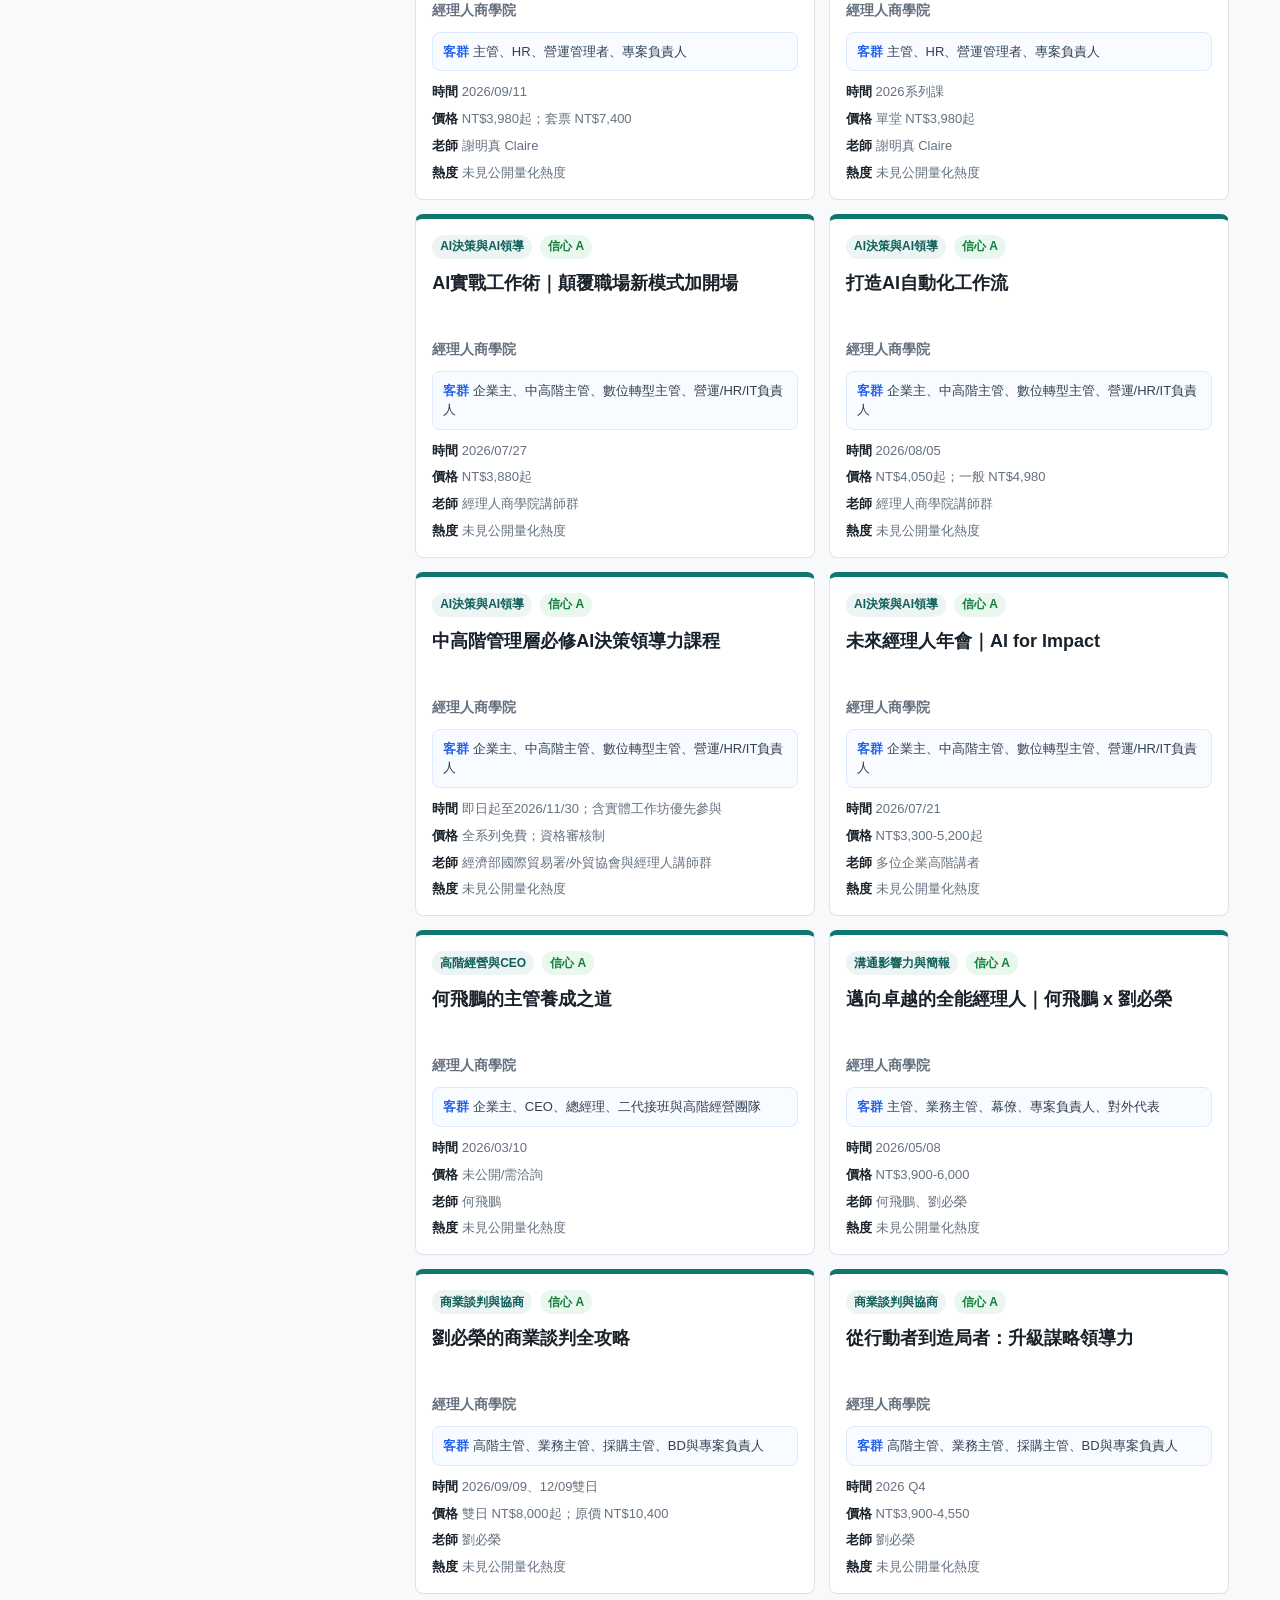
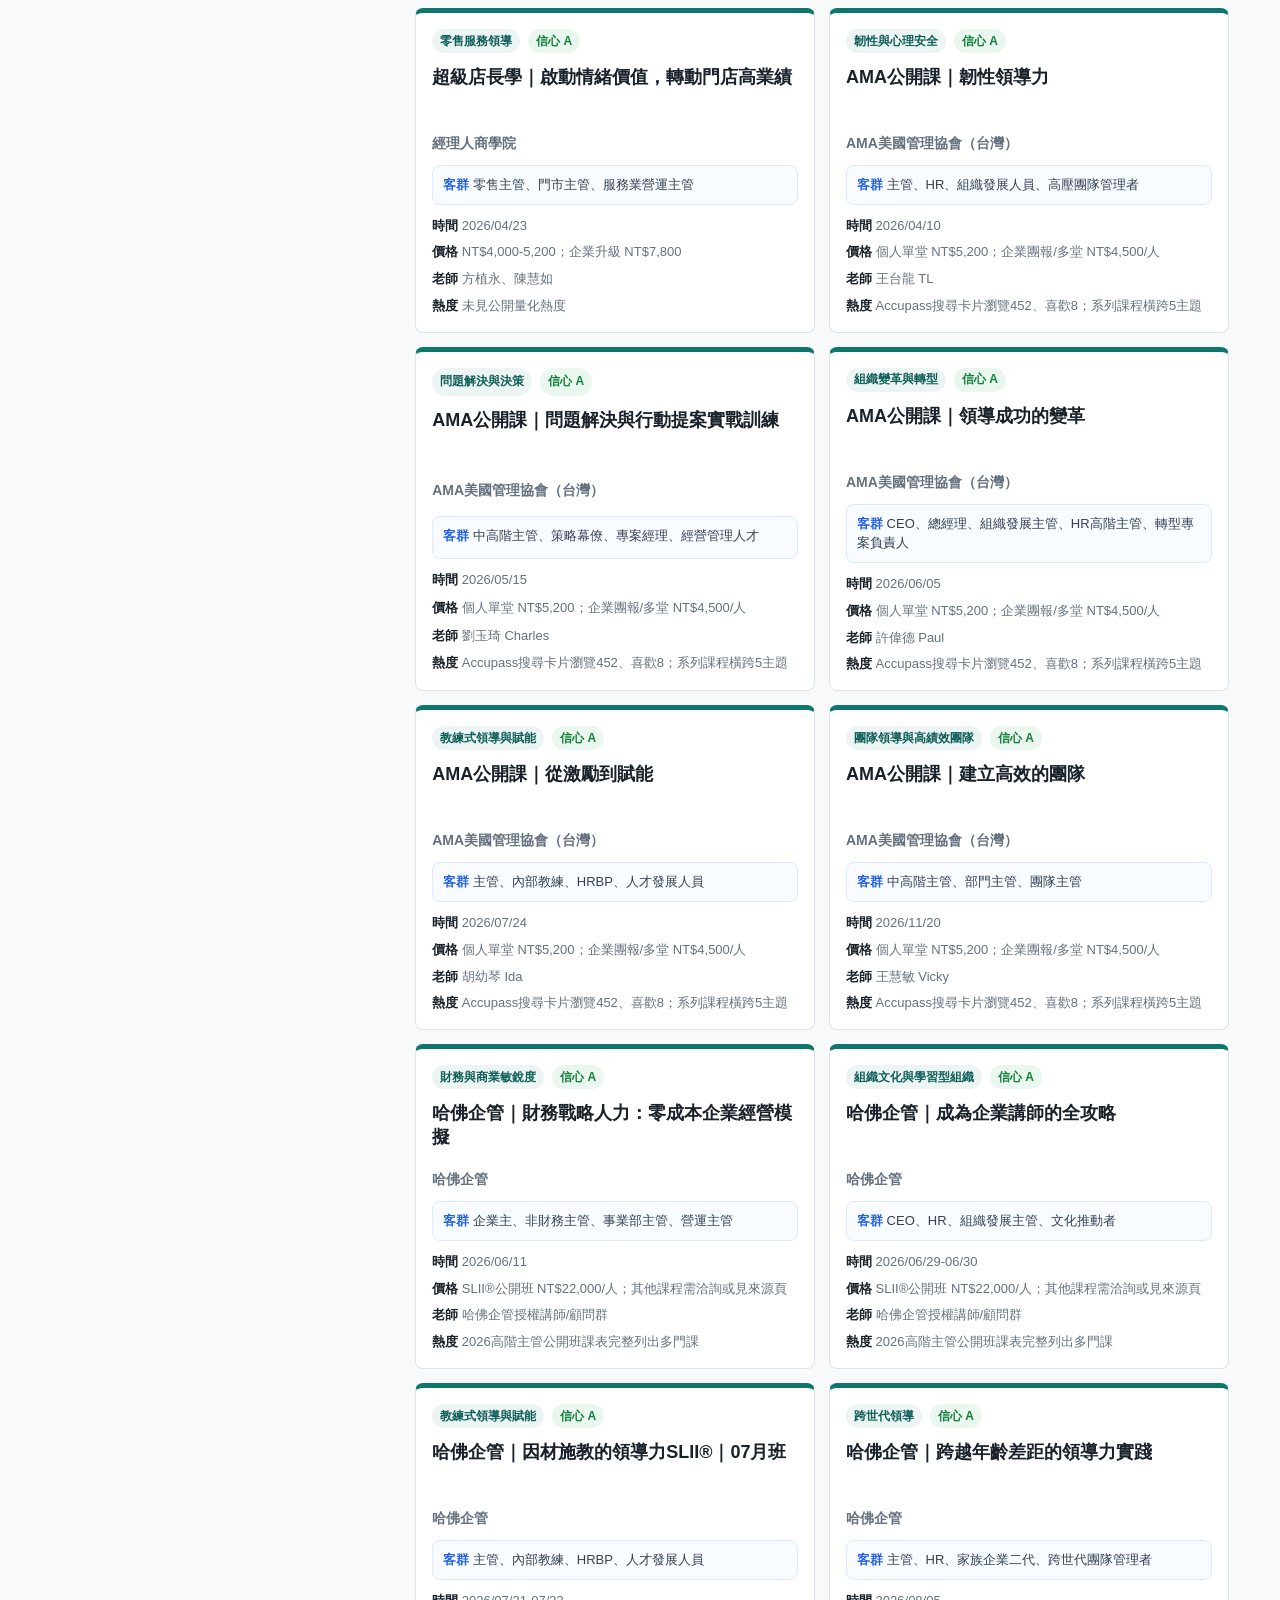
==== commit 4e2cfaa9: "Add institution-level competitor analysis" ====
--- a/site/index.html
+++ b/site/index.html
@@ -62,6 +62,17 @@
           </div>
           <div id="emergingCategoryList" class="emerging-category-list"></div>
         </div>
+      </section>
+
+      <section class="competitor-band" aria-label="第一圈競品機構分析">
+        <div class="section-title">
+          <div>
+            <h2>第一圈競品機構分析</h2>
+            <p>先看每個機構如何定位、賣給誰、產品線如何布局，再進入單一課程資料。</p>
+          </div>
+          <span id="competitorProfileCount">0 家</span>
+        </div>
+        <div id="competitorProfileGrid" class="competitor-profile-grid"></div>
       </section>
 
       <section class="controls" aria-label="篩選條件">
--- a/site/styles.css
+++ b/site/styles.css
@@ -214,6 +214,154 @@
   line-height: 1.5;
 }
 
+.competitor-band {
+  display: grid;
+  gap: 16px;
+  padding: 24px 0;
+  border-bottom: 1px solid var(--line);
+}
+
+.competitor-band .section-title {
+  align-items: start;
+}
+
+.competitor-band .section-title p {
+  max-width: 900px;
+  margin: 8px 0 0;
+  color: var(--muted);
+  line-height: 1.65;
+}
+
+.competitor-profile-grid {
+  display: grid;
+  gap: 16px;
+}
+
+.competitor-profile-card {
+  display: grid;
+  gap: 16px;
+  padding: 18px;
+  border: 1px solid var(--line);
+  border-left: 5px solid var(--brand);
+  border-radius: 8px;
+  background: var(--white);
+}
+
+.competitor-profile-head {
+  display: grid;
+  gap: 10px;
+}
+
+.competitor-profile-head > div {
+  display: flex;
+  flex-wrap: wrap;
+  gap: 8px;
+}
+
+.competitor-profile-head h3 {
+  margin: 0;
+  font-size: 24px;
+  line-height: 1.3;
+}
+
+.competitor-profile-head p {
+  max-width: 1040px;
+  margin: 0;
+  color: #334155;
+  font-size: 17px;
+  font-weight: 800;
+  line-height: 1.6;
+}
+
+.profile-two-col,
+.profile-language-grid,
+.profile-framework-grid {
+  display: grid;
+  gap: 12px;
+}
+
+.profile-two-col {
+  grid-template-columns: repeat(2, minmax(0, 1fr));
+}
+
+.profile-framework-grid {
+  grid-template-columns: repeat(4, minmax(0, 1fr));
+}
+
+.profile-language-grid {
+  grid-template-columns: repeat(4, minmax(0, 1fr));
+}
+
+.profile-two-col > div,
+.profile-language-grid > div,
+.profile-mini-list {
+  padding: 12px;
+  border: 1px solid #dbe4ff;
+  border-radius: 8px;
+  background: #fbfcff;
+}
+
+.profile-two-col span,
+.profile-language-grid span,
+.profile-mini-list span {
+  display: block;
+  margin-bottom: 7px;
+  color: #4f46e5;
+  font-size: 12px;
+  font-weight: 800;
+}
+
+.profile-two-col p,
+.profile-language-grid p {
+  margin: 0;
+  color: #334155;
+  line-height: 1.65;
+}
+
+.profile-mini-list ul {
+  display: grid;
+  gap: 7px;
+  margin: 0;
+  padding-left: 18px;
+  color: #334155;
+  line-height: 1.55;
+}
+
+.profile-response-list {
+  background: #f4fffd;
+  border-color: #99f6e4;
+}
+
+.profile-actions {
+  display: flex;
+  flex-wrap: wrap;
+  gap: 10px;
+  align-items: center;
+}
+
+.profile-filter-button,
+.profile-actions a {
+  display: inline-flex;
+  align-items: center;
+  min-height: 38px;
+  padding: 8px 12px;
+  border: 1px solid var(--line);
+  border-radius: 8px;
+  background: var(--white);
+  color: var(--brand-2);
+  font: inherit;
+  font-size: 14px;
+  font-weight: 800;
+  text-decoration: none;
+  cursor: pointer;
+}
+
+.profile-filter-button:hover,
+.profile-actions a:hover {
+  border-color: var(--brand-2);
+  box-shadow: 0 0 0 2px rgba(37, 99, 235, 0.12);
+}
+
 .signal-grid {
   display: grid;
   grid-template-columns: repeat(2, 1fr);
@@ -729,7 +877,9 @@
   }
 
   .recommendation-grid,
-  .emerging-category-list {
+  .emerging-category-list,
+  .profile-framework-grid,
+  .profile-language-grid {
     grid-template-columns: repeat(2, minmax(0, 1fr));
   }
 
@@ -758,7 +908,10 @@
   .signal-grid,
   .controls,
   .detail-grid,
-  .insight-grid {
+  .insight-grid,
+  .profile-two-col,
+  .profile-framework-grid,
+  .profile-language-grid {
     grid-template-columns: 1fr;
   }
 
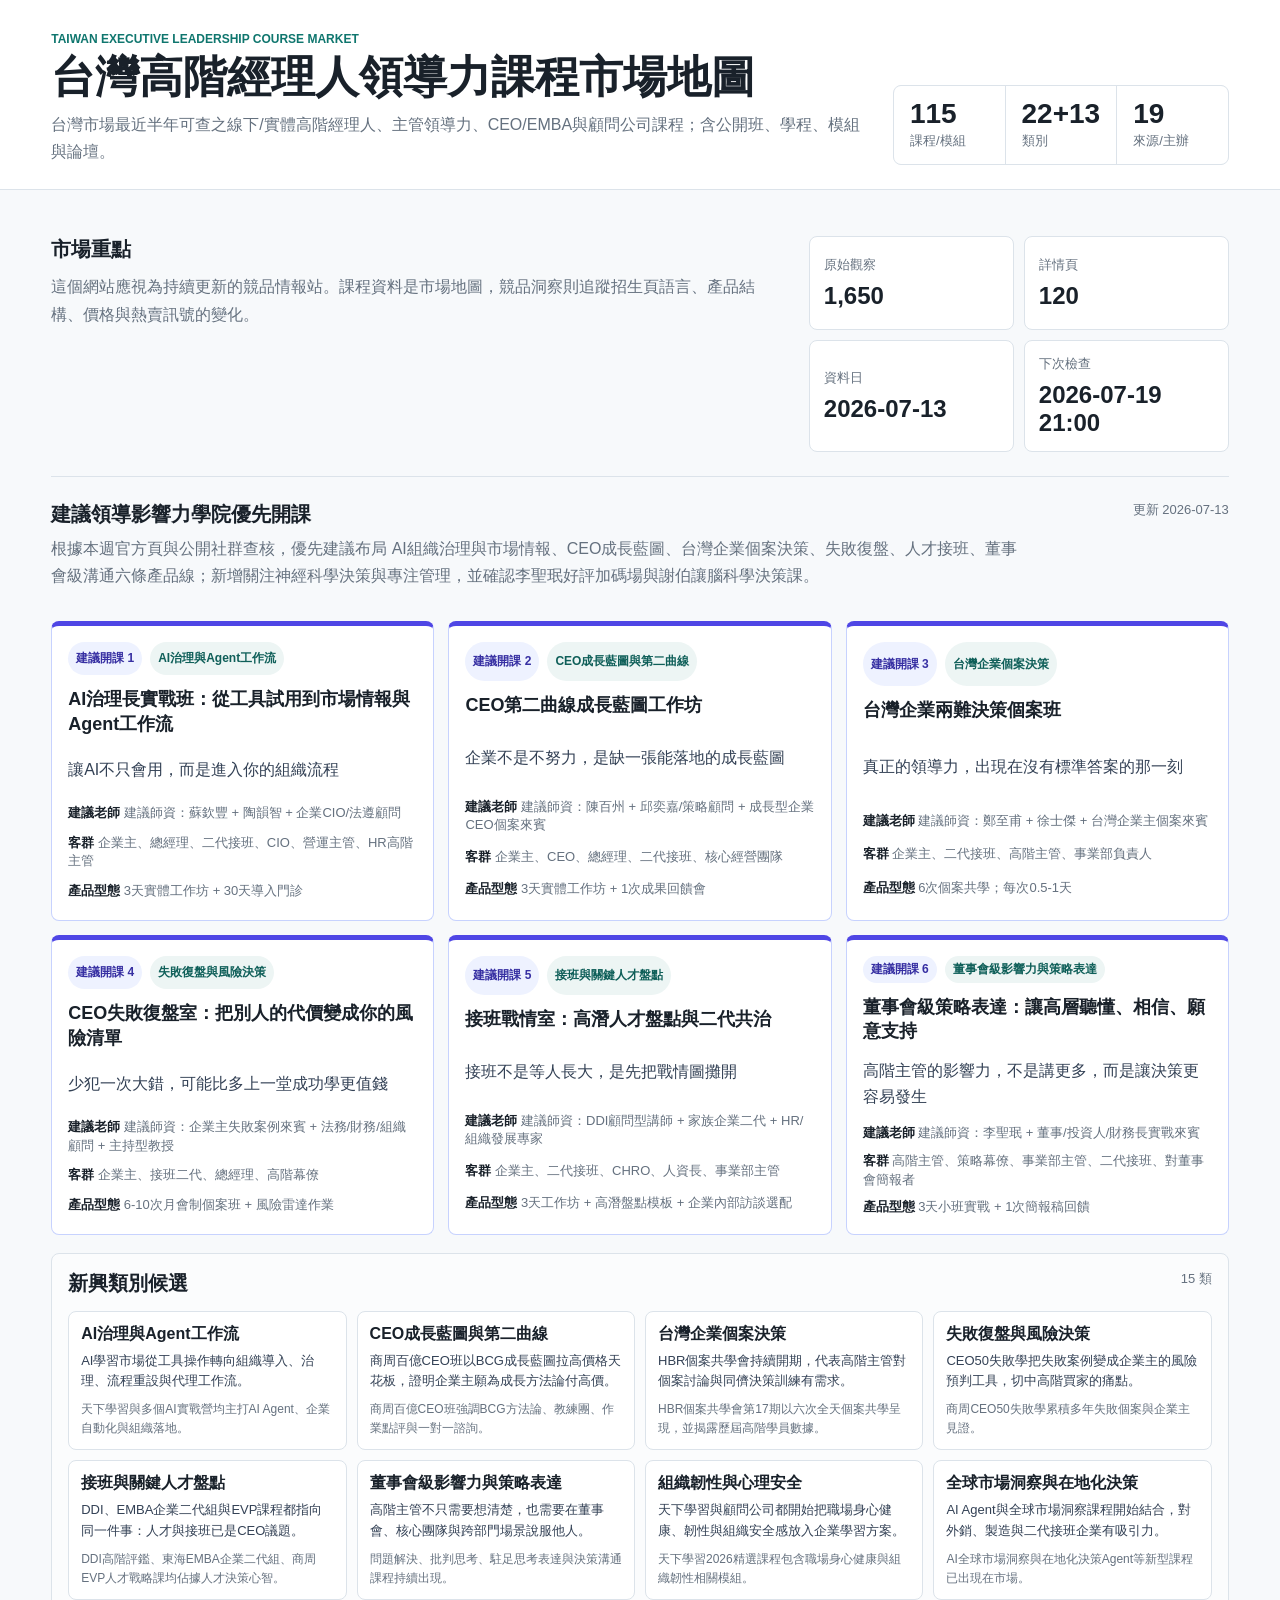
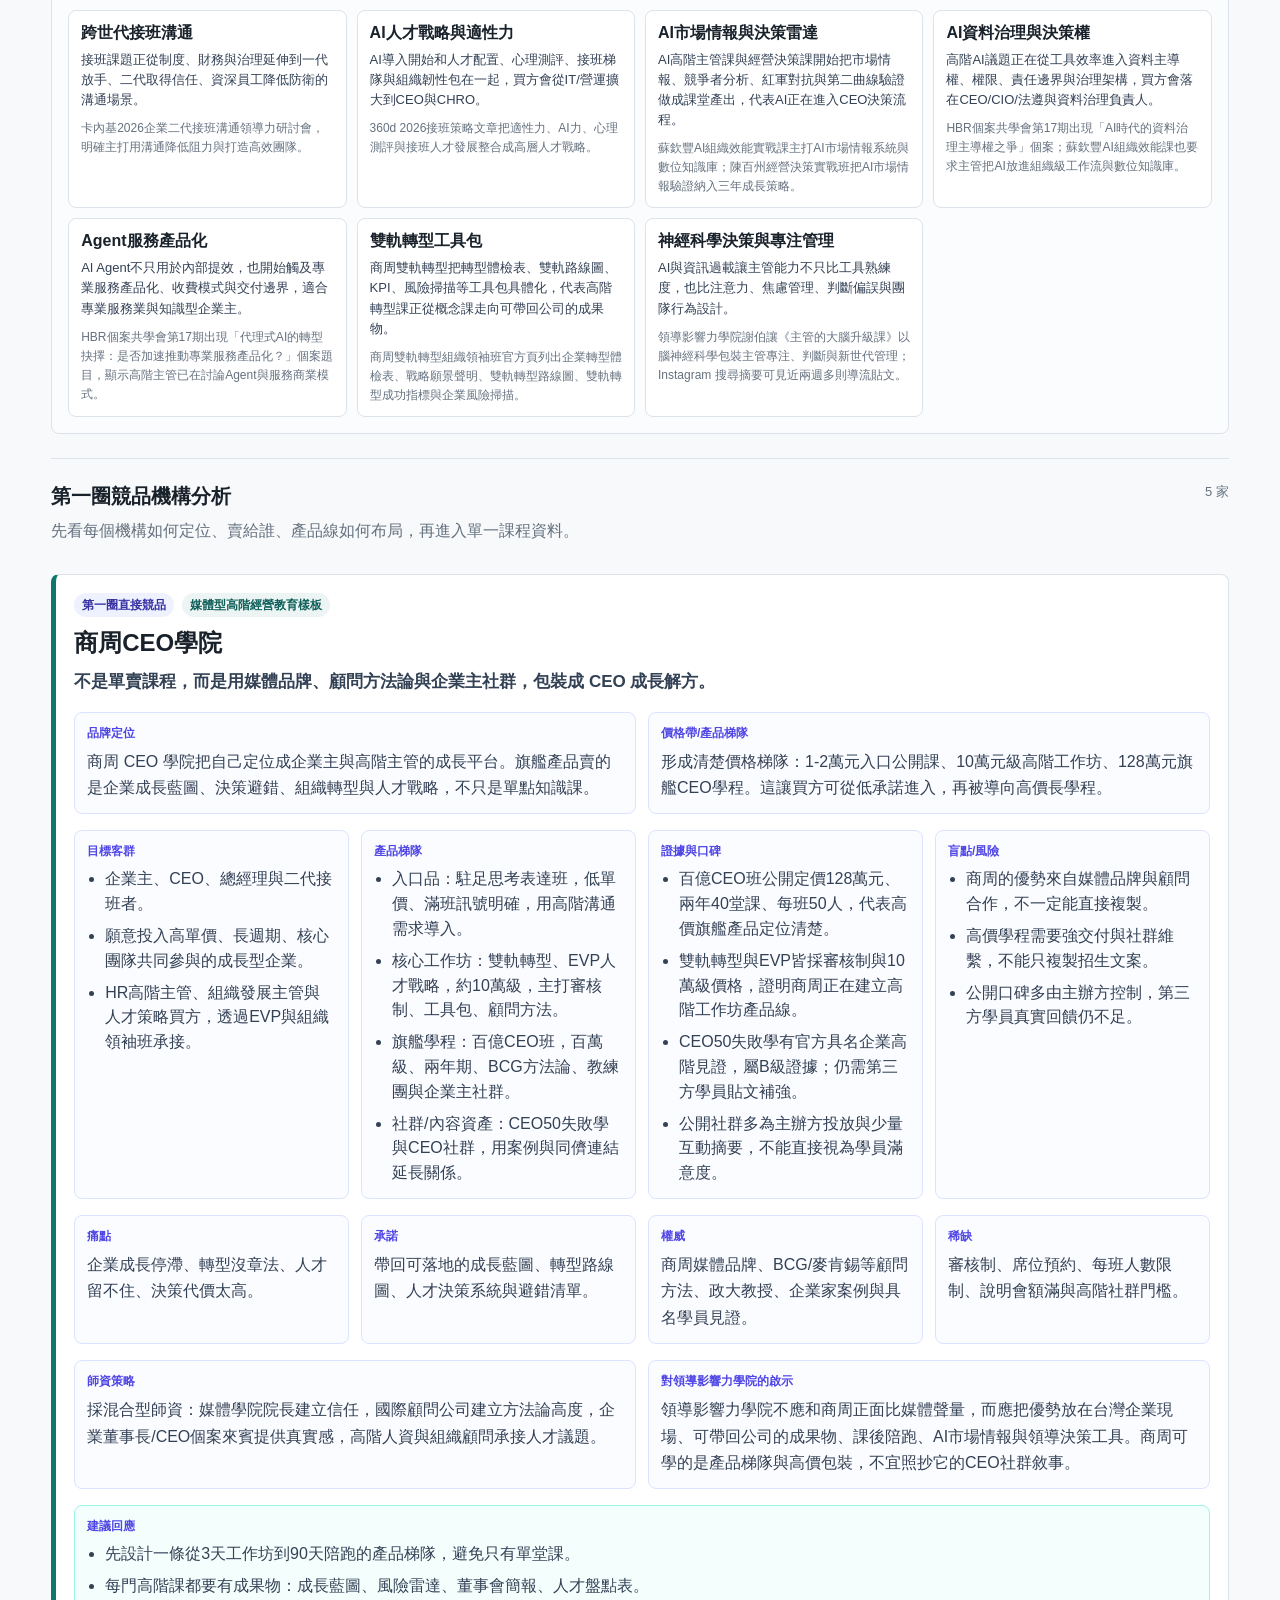
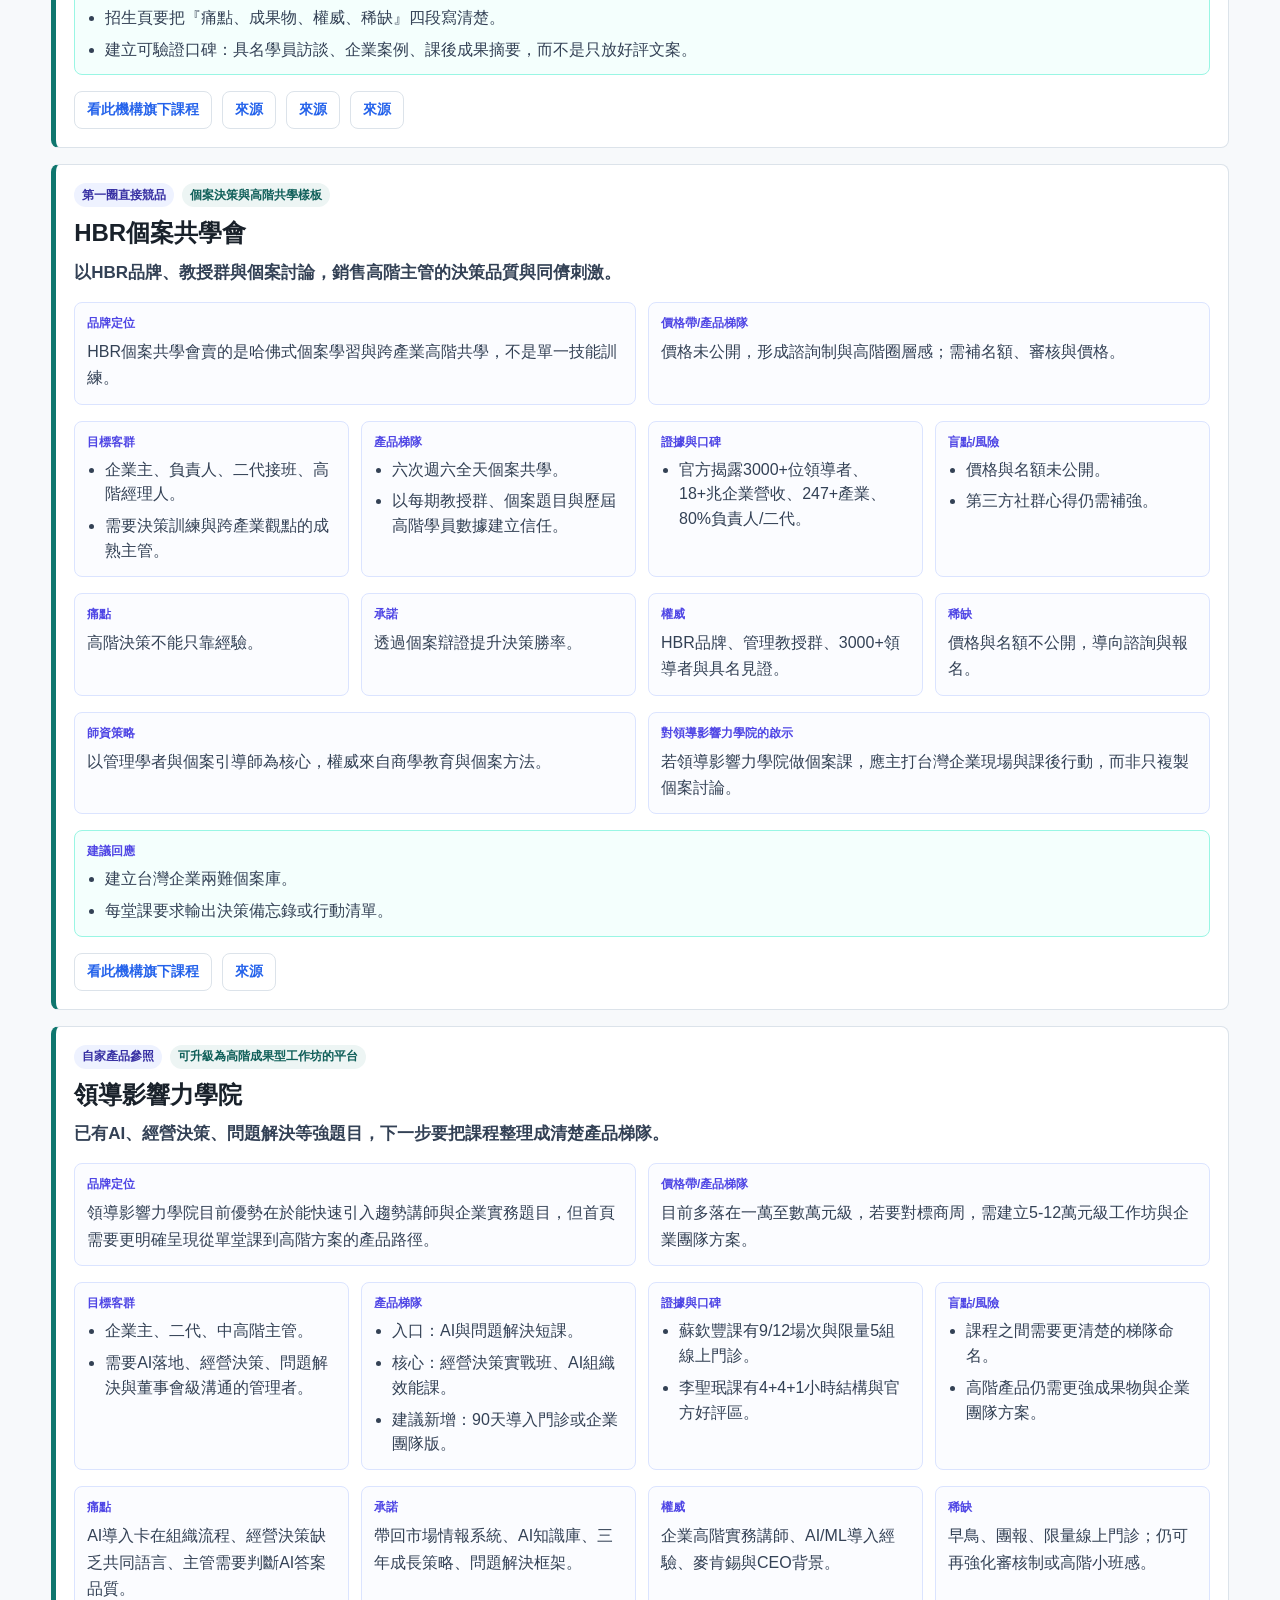
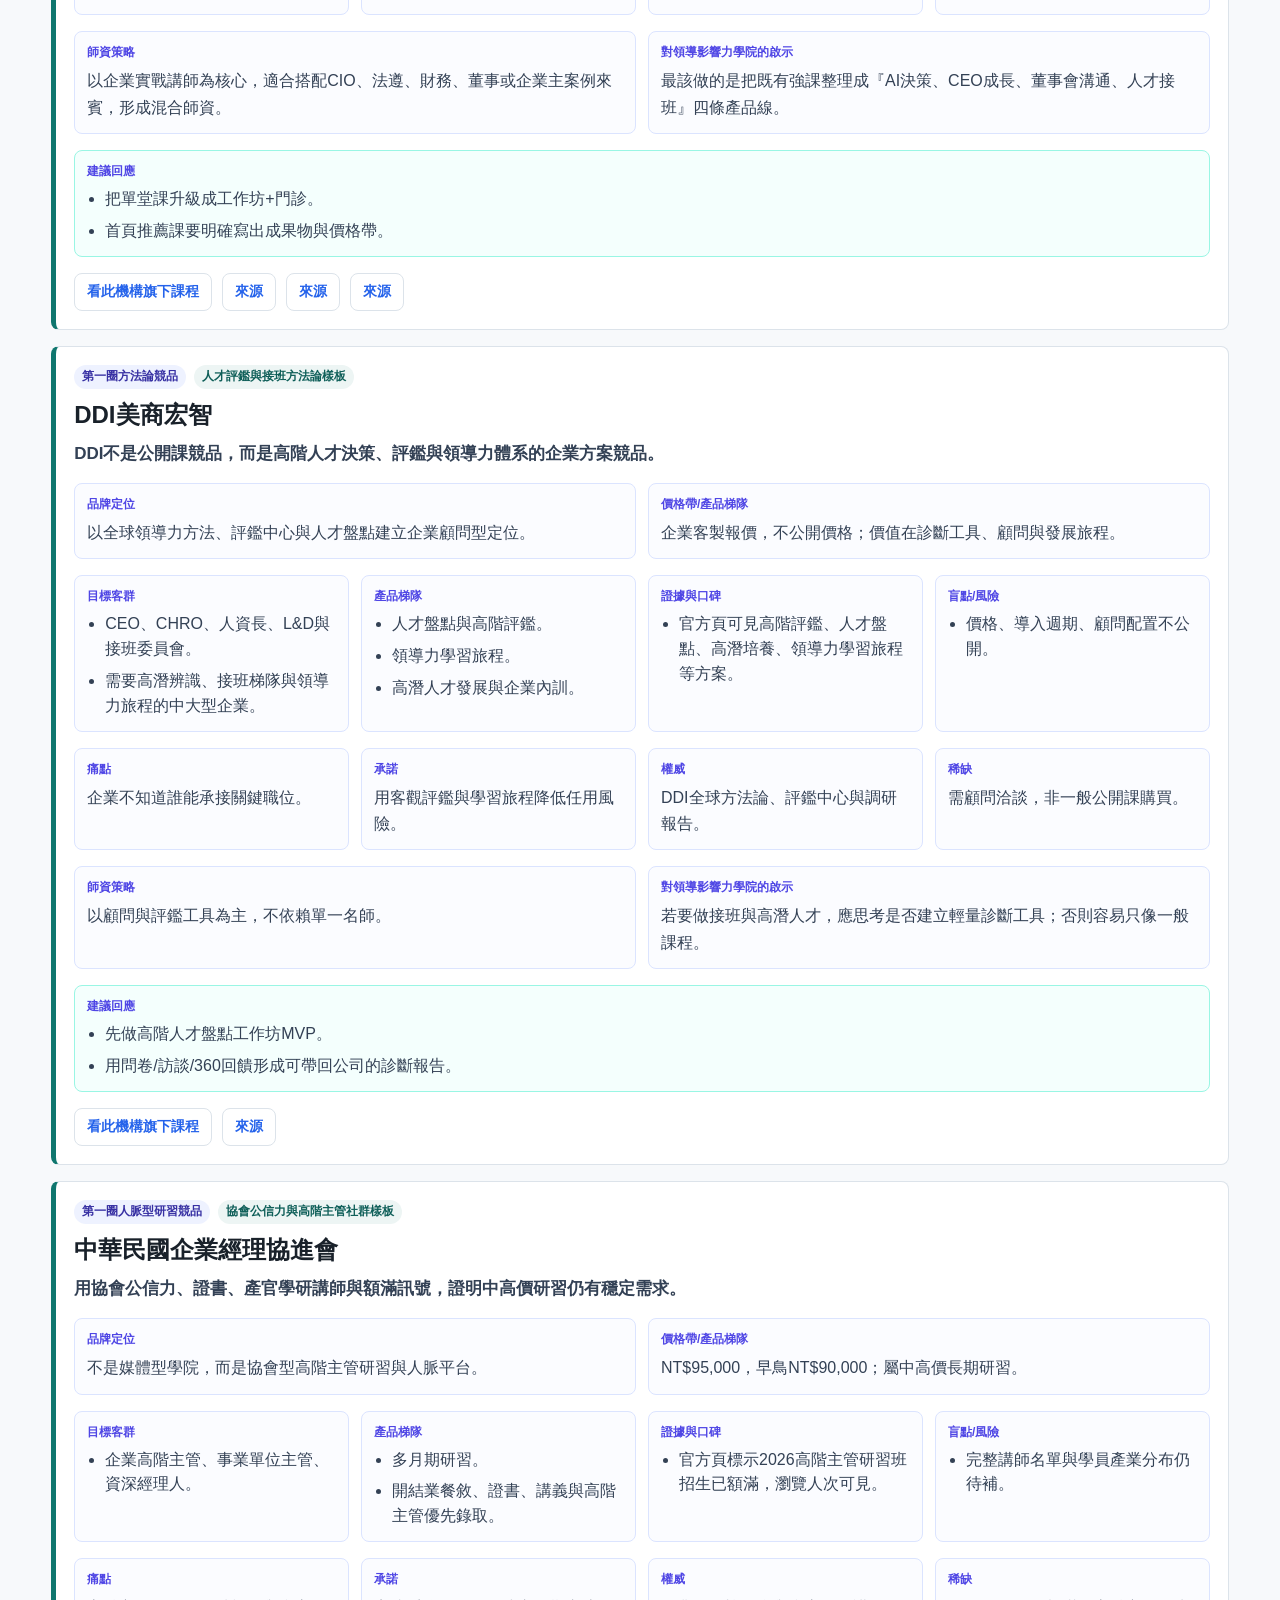
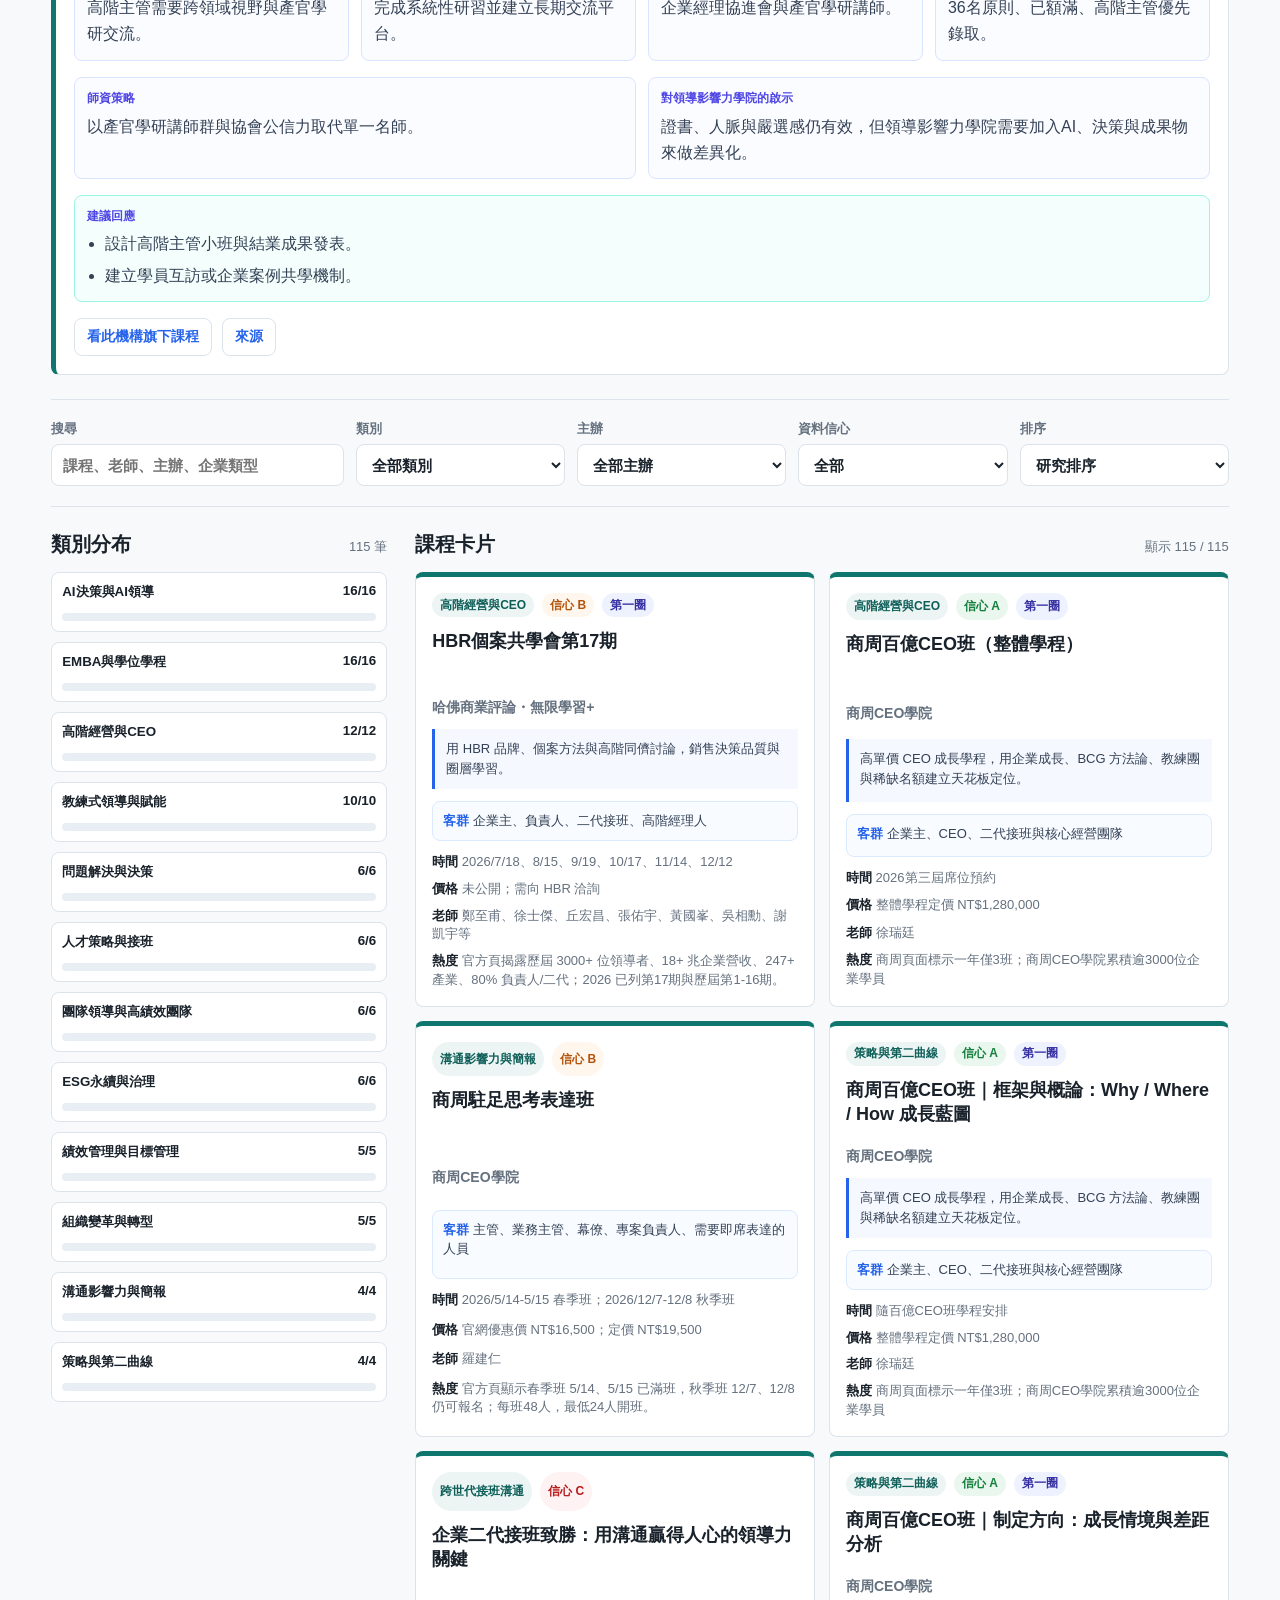
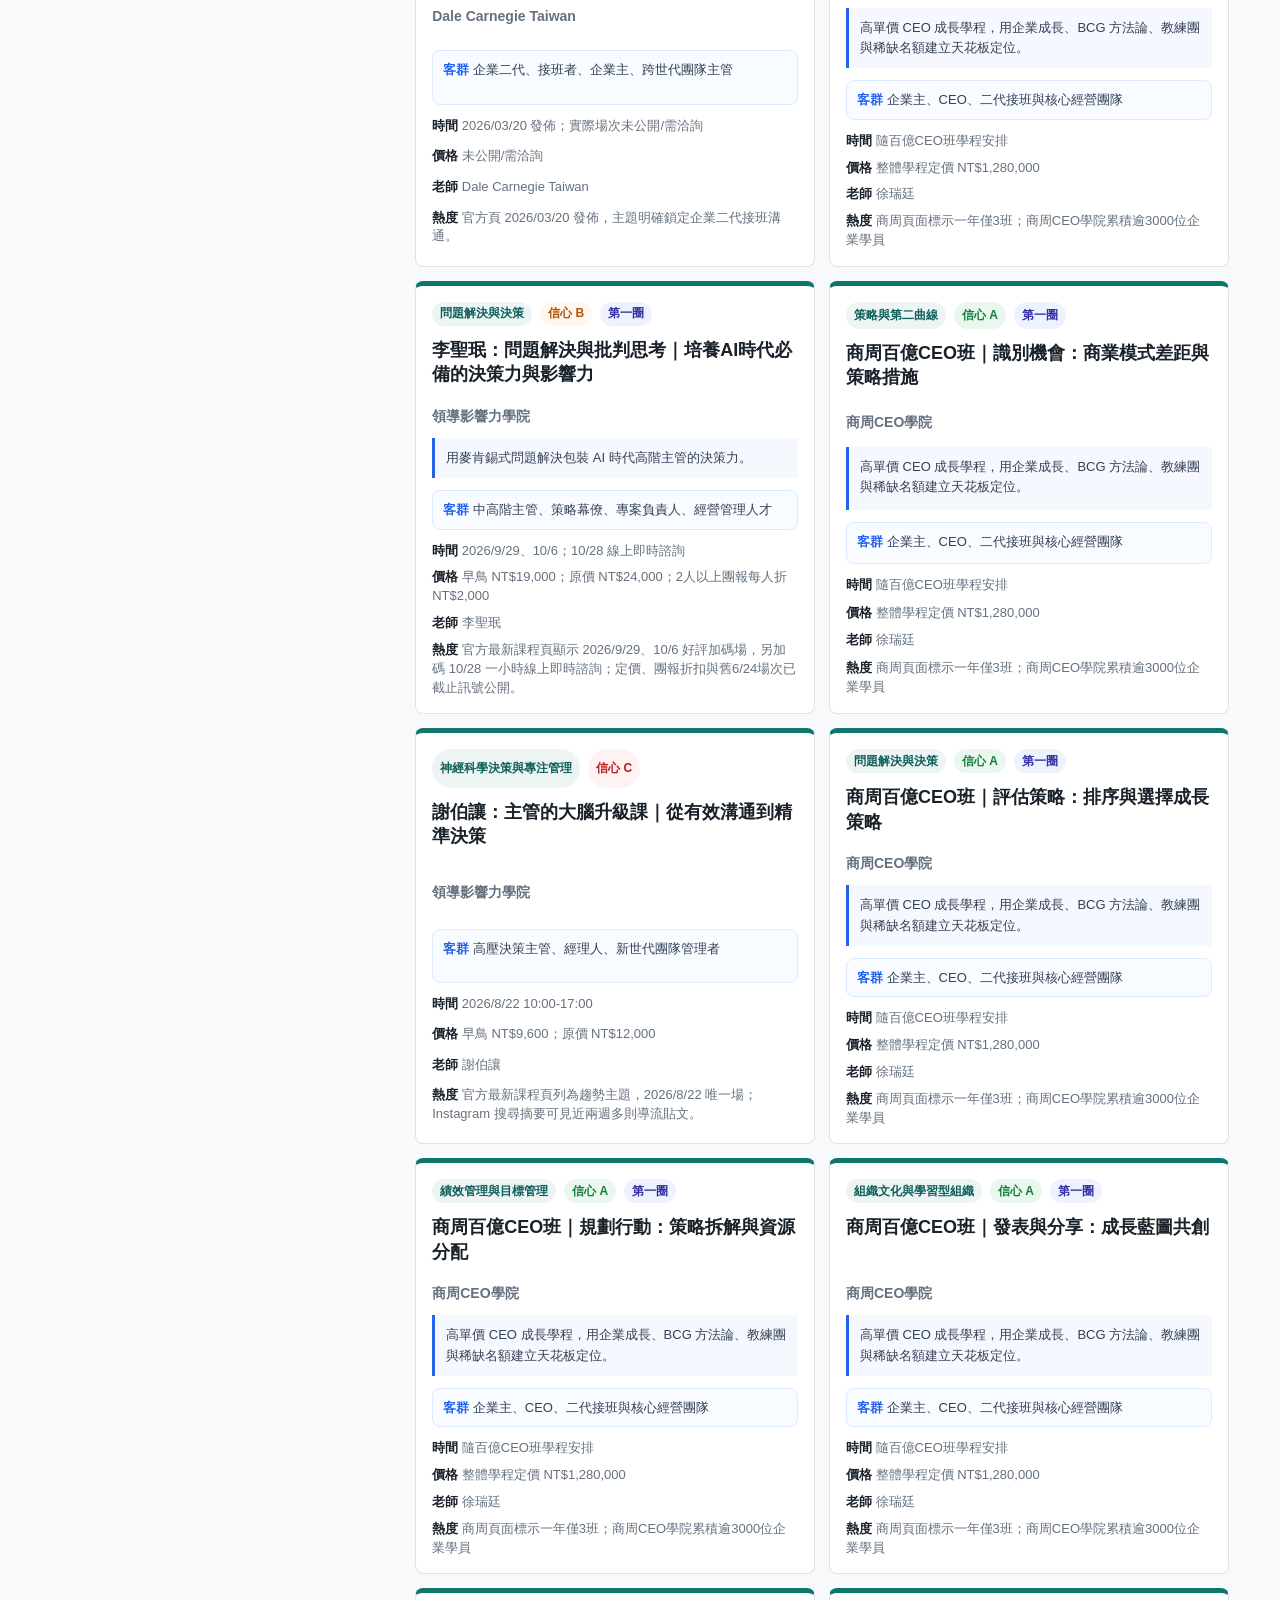
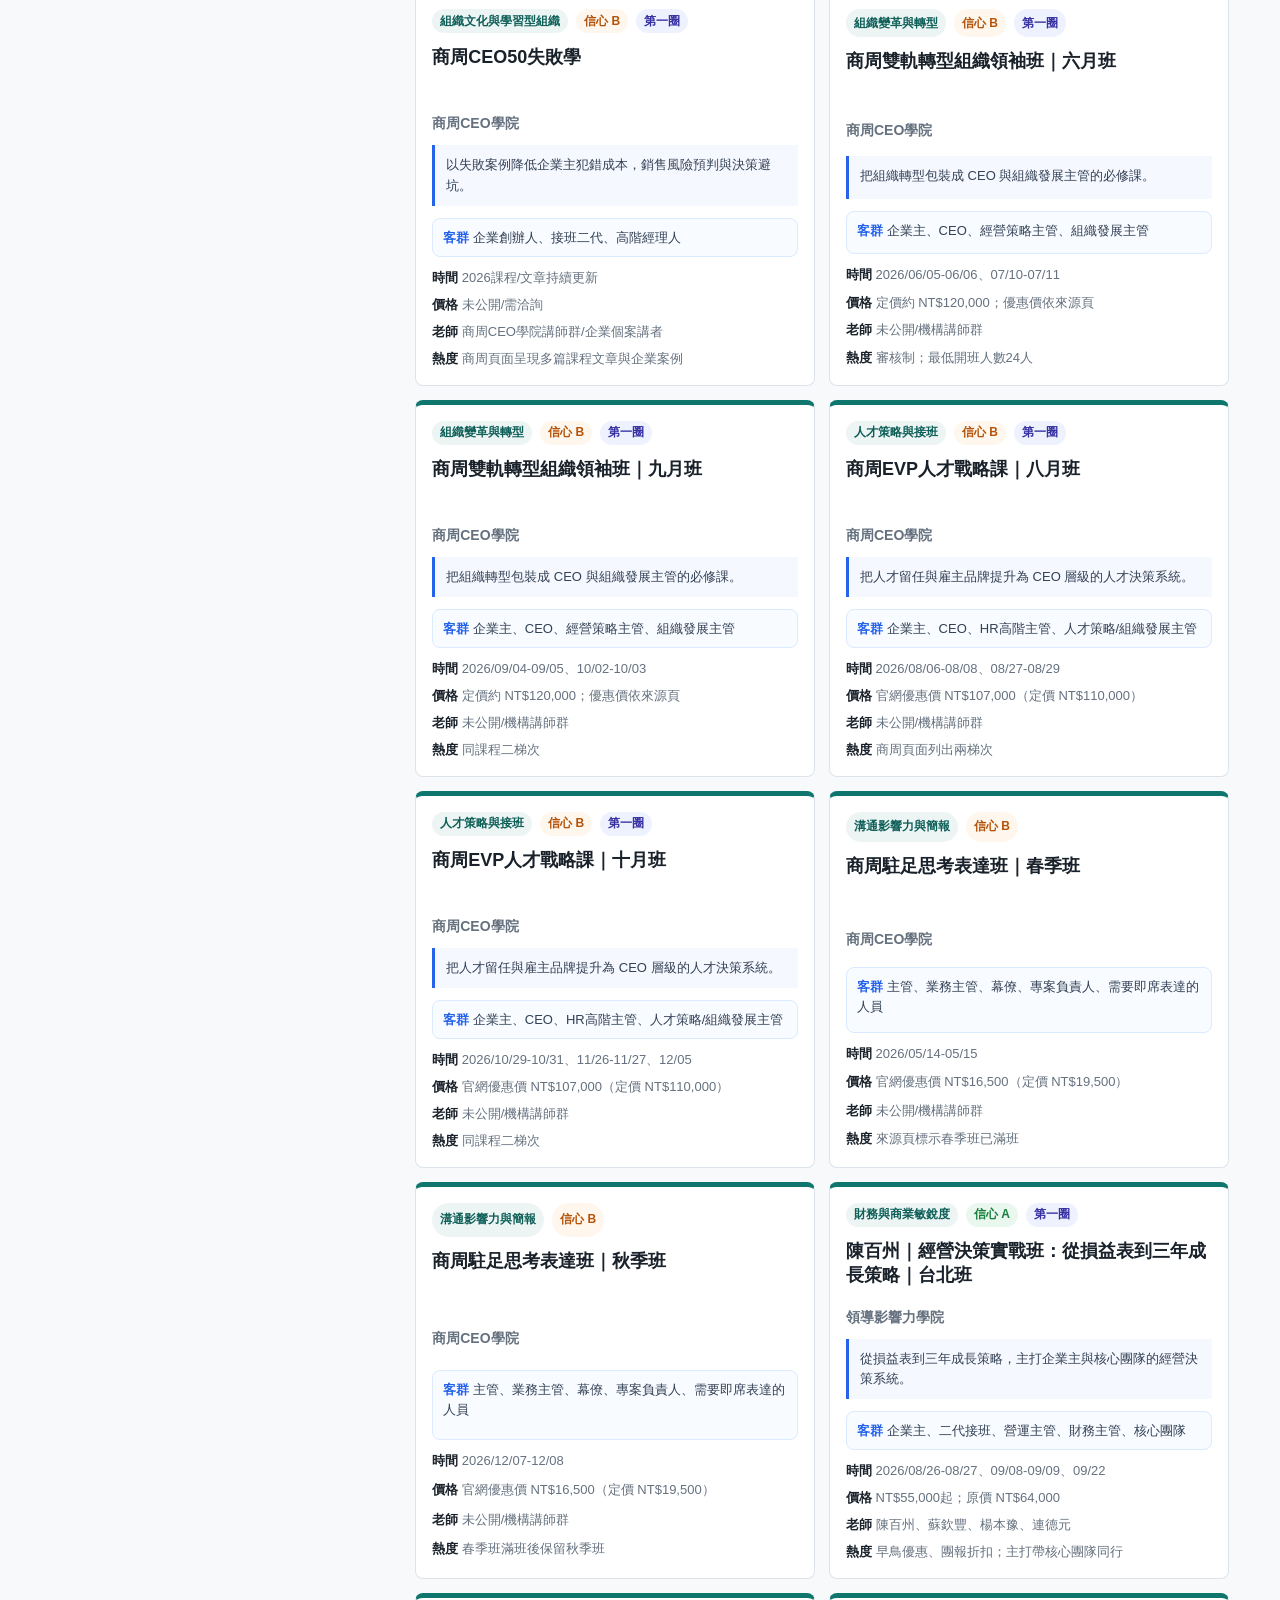
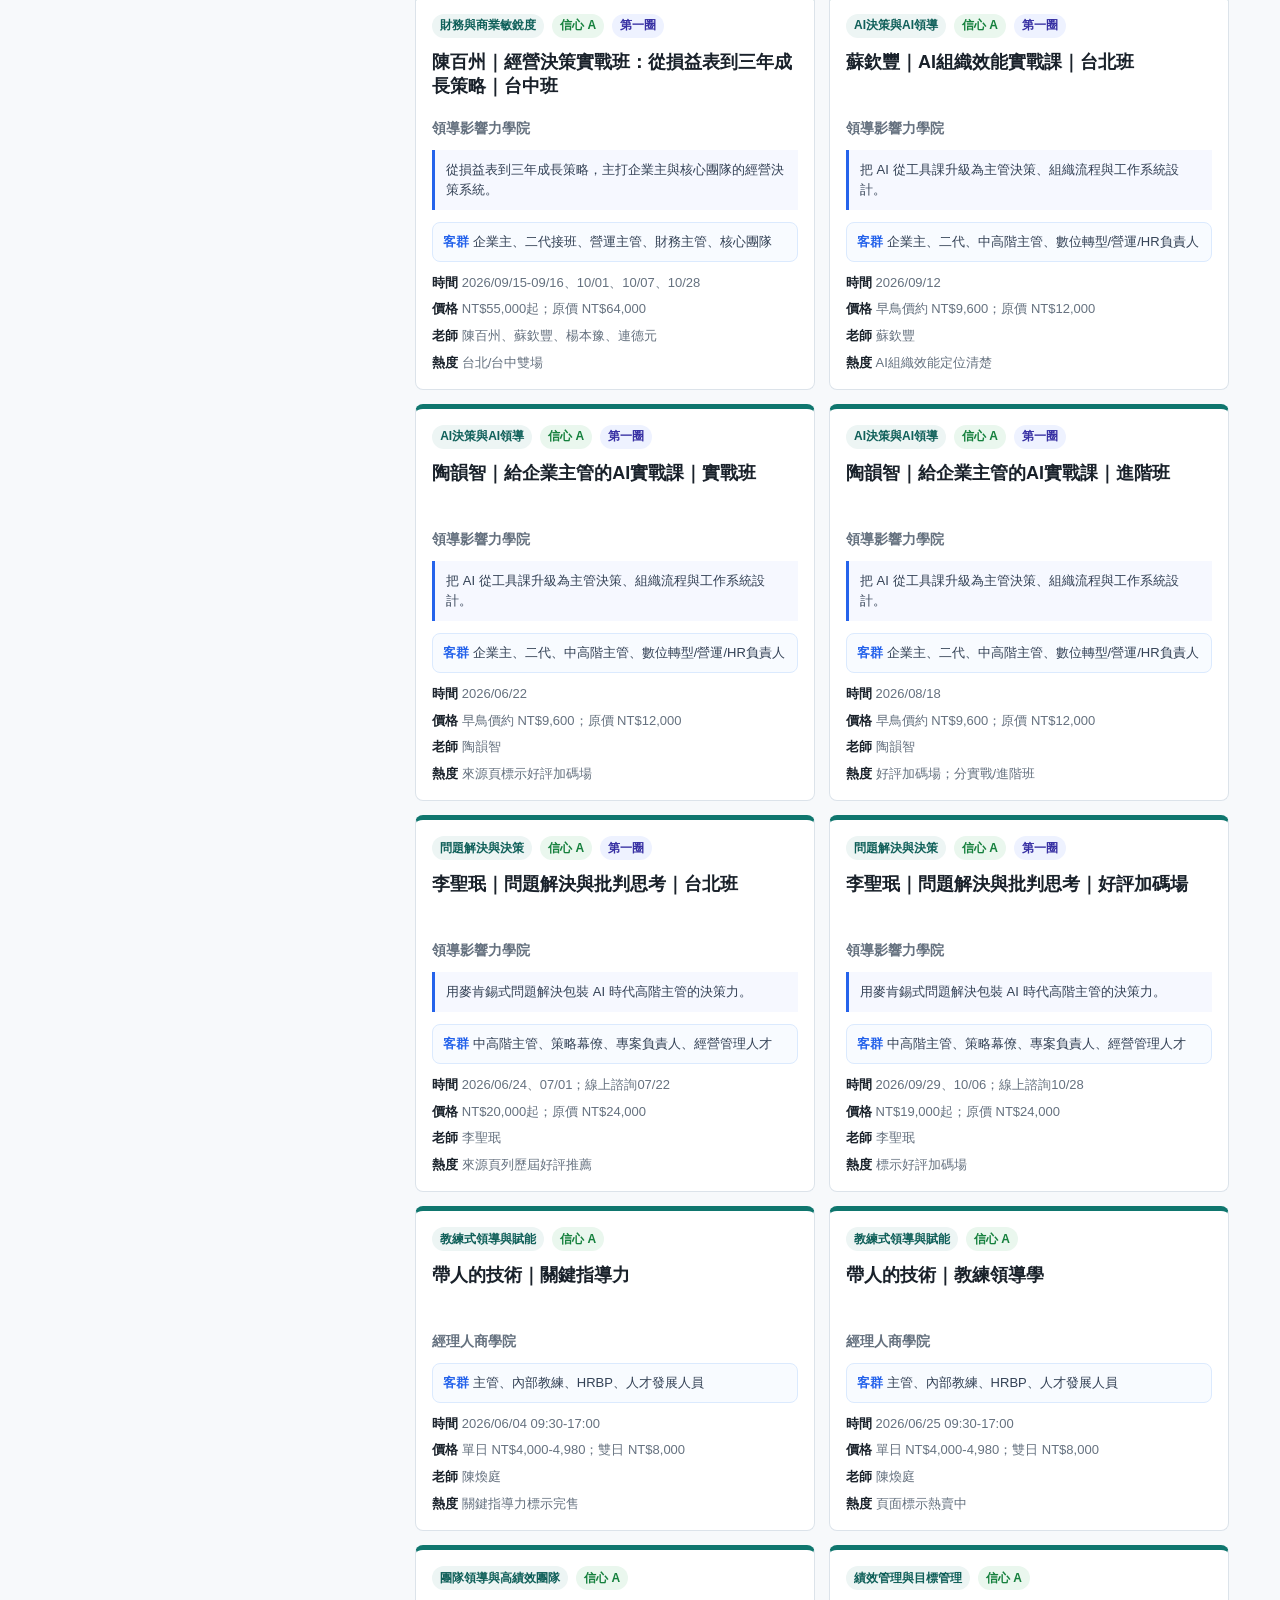
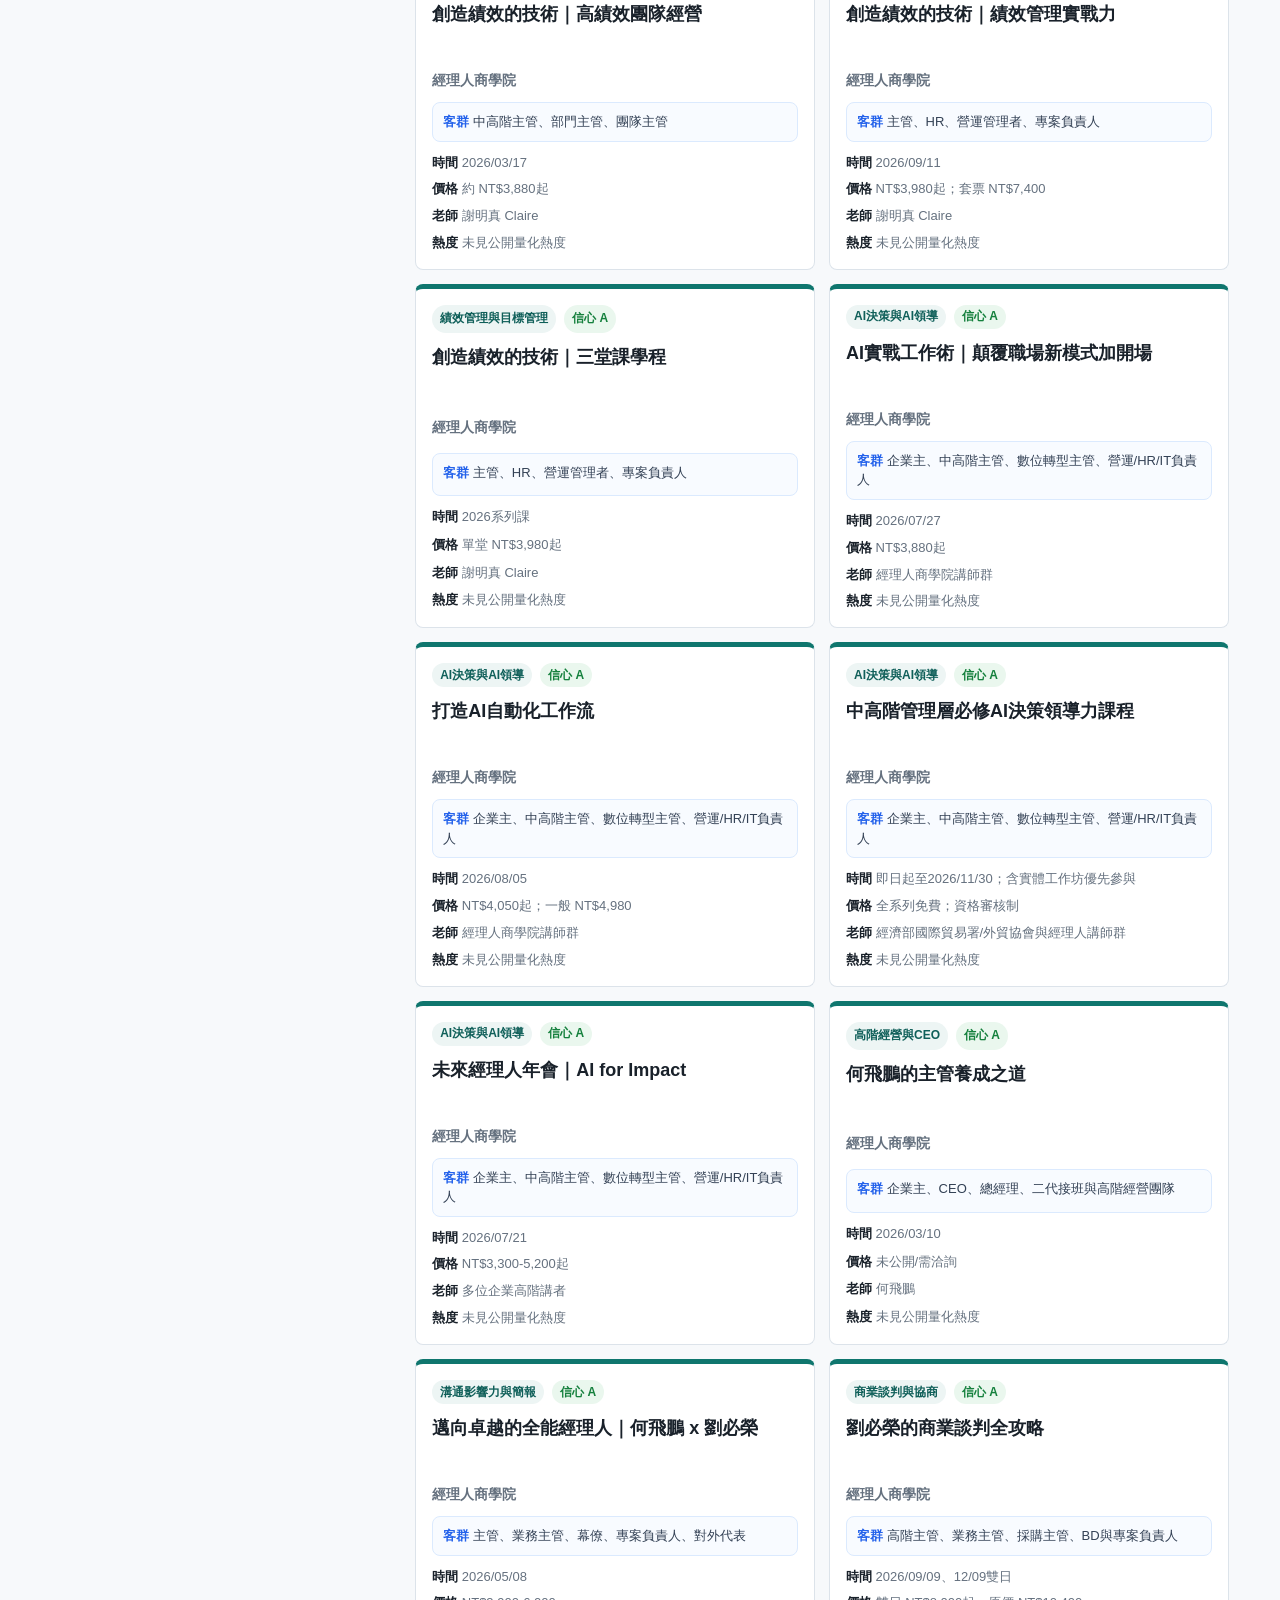
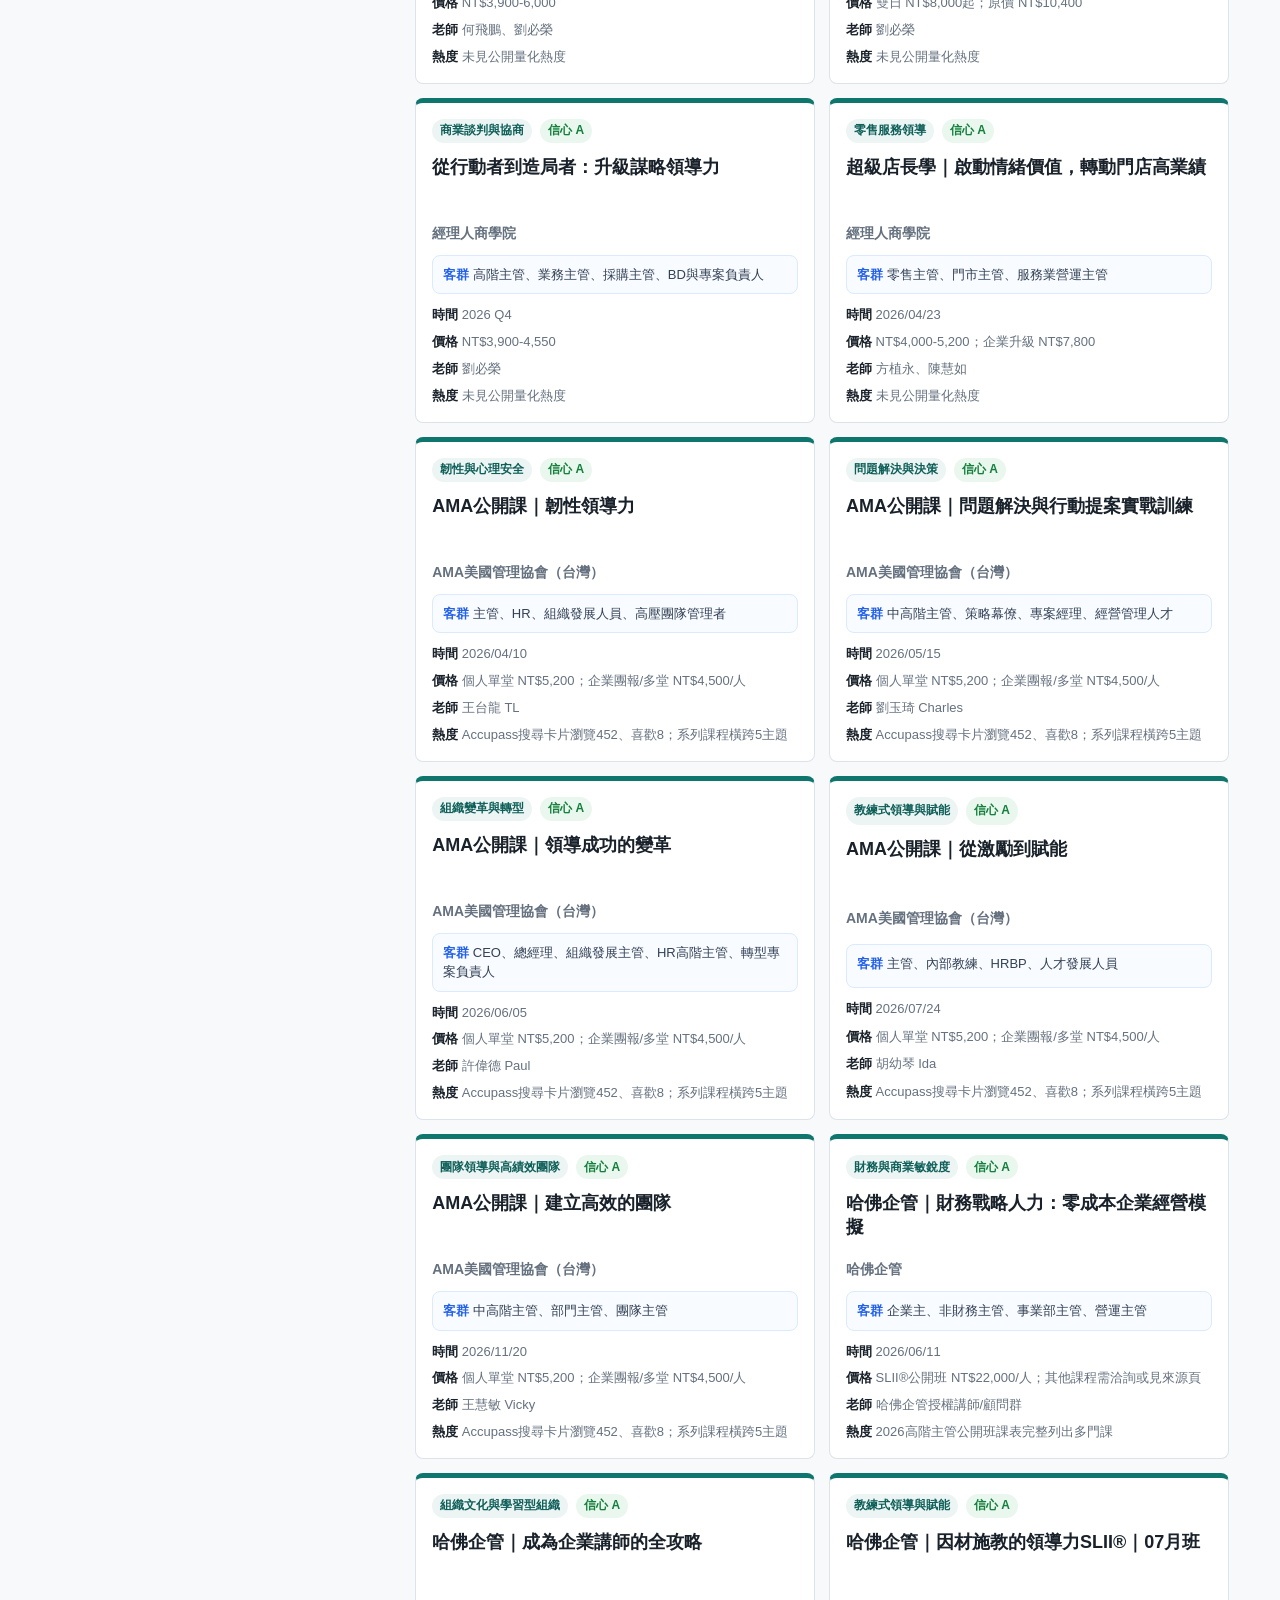
==== commit 5e3bf557: "Refresh executive course market update" ====
--- a/site/index.html
+++ b/site/index.html
@@ -135,10 +135,10 @@
       </article>
     </div>
 
-    <script src="./data.js"></script>
-    <script src="./market-updates.js"></script>
-    <script src="./audience-rules.js"></script>
-    <script src="./recommendations.js"></script>
-    <script src="./app.js"></script>
+    <script src="./data.js?v=20260713"></script>
+    <script src="./market-updates.js?v=20260713"></script>
+    <script src="./audience-rules.js?v=20260713"></script>
+    <script src="./recommendations.js?v=20260713"></script>
+    <script src="./app.js?v=20260713"></script>
   </body>
 </html>
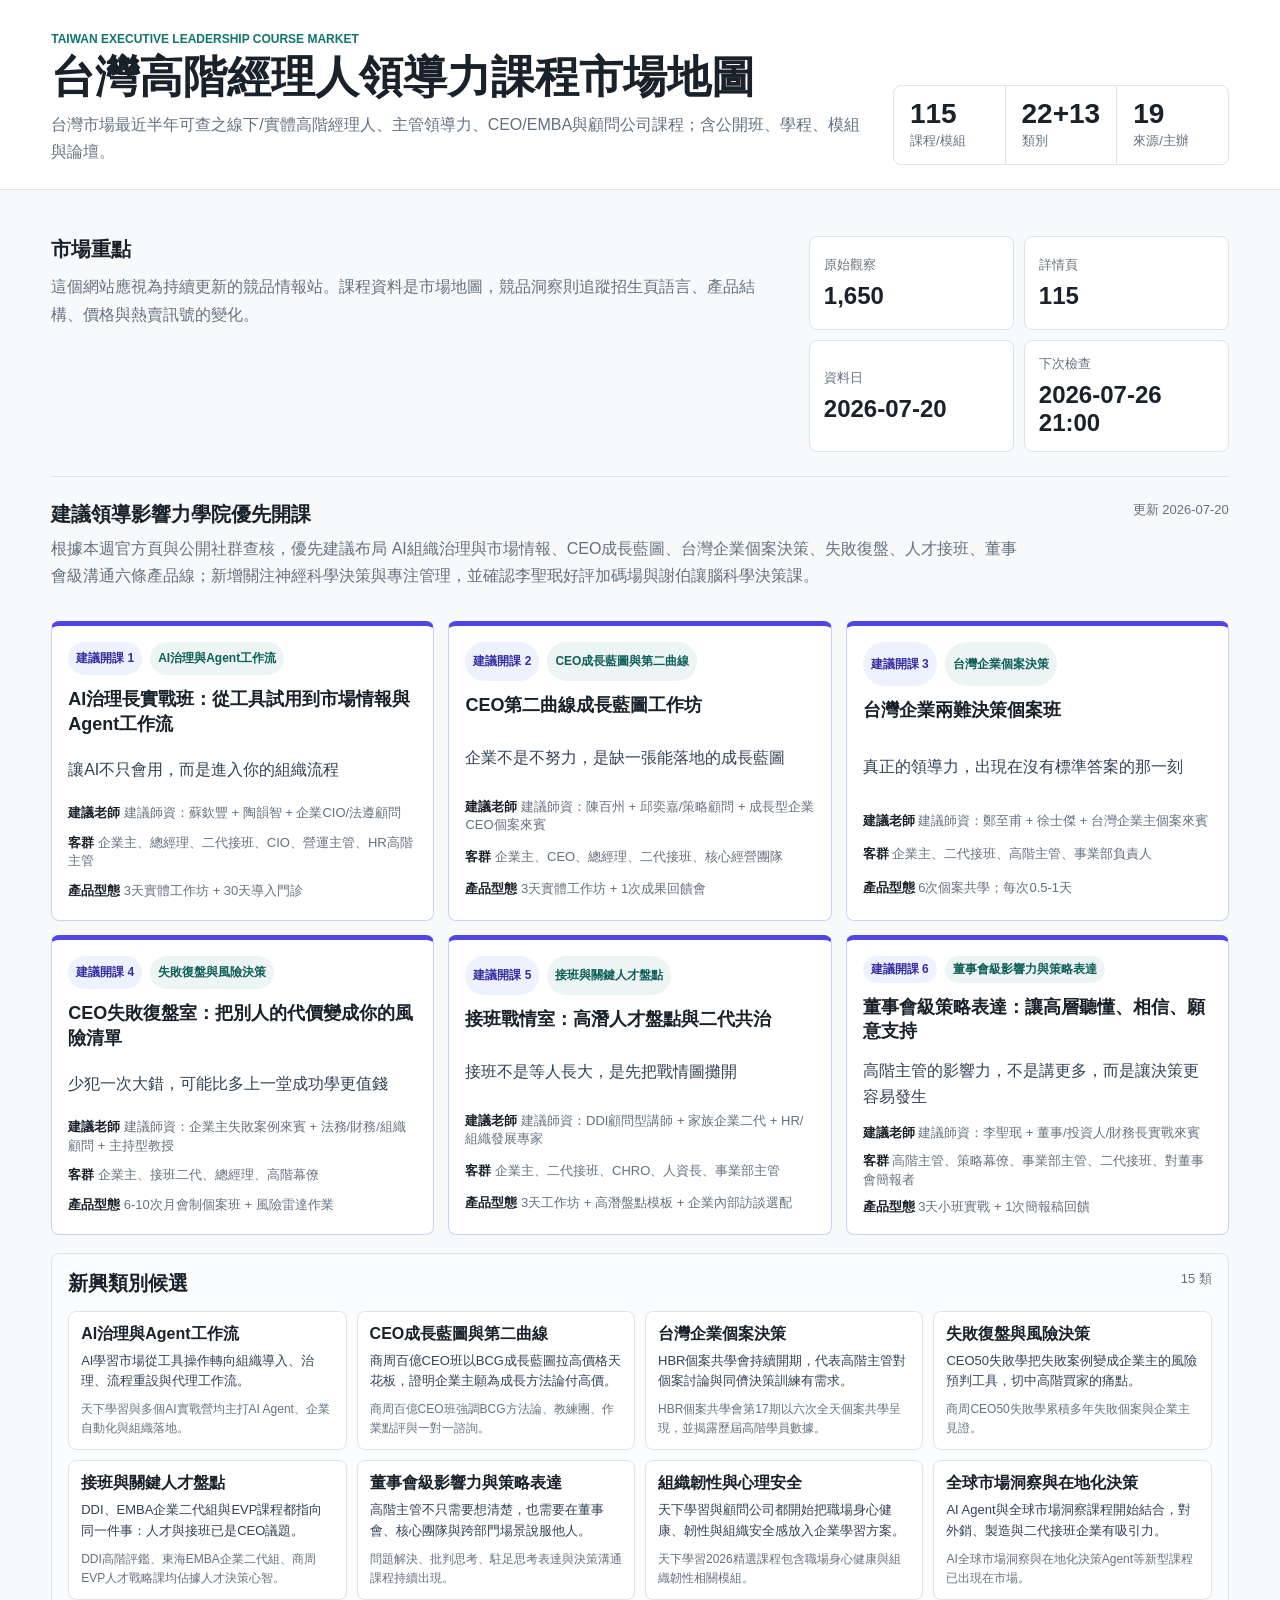
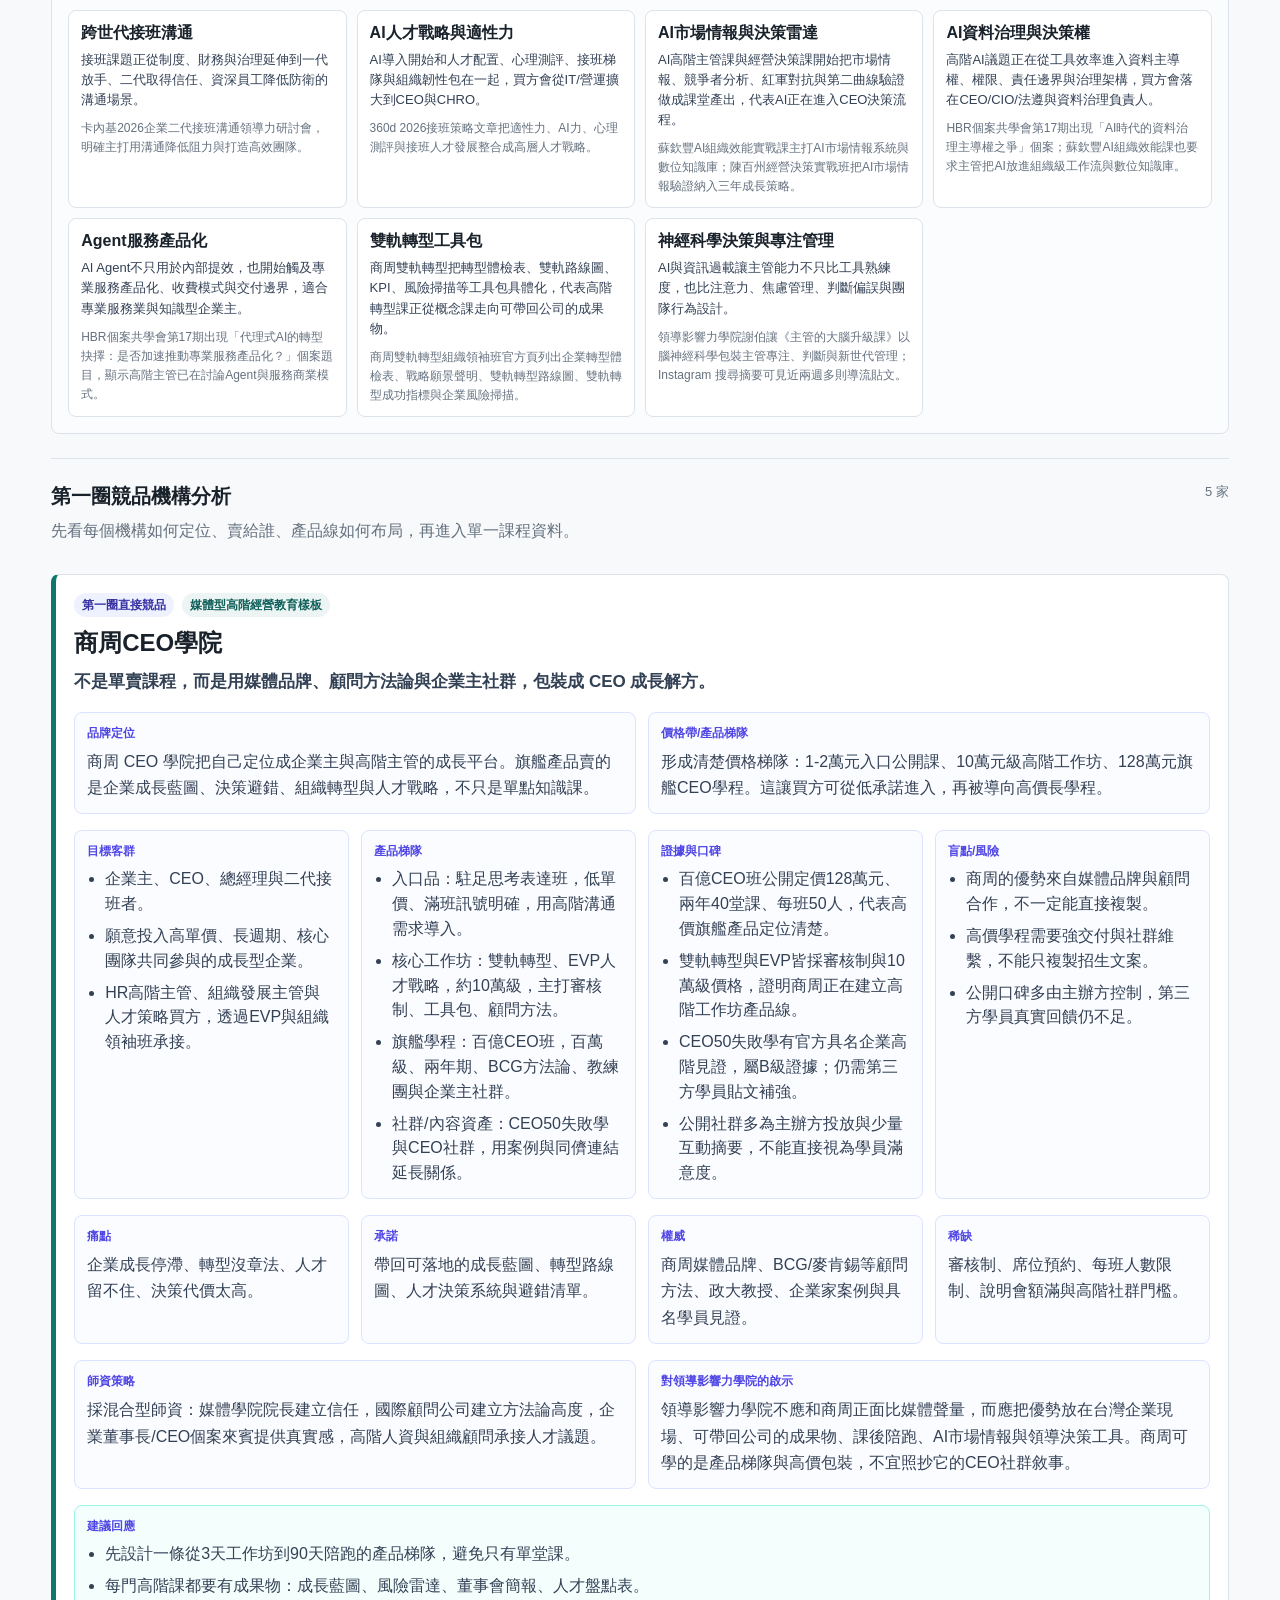
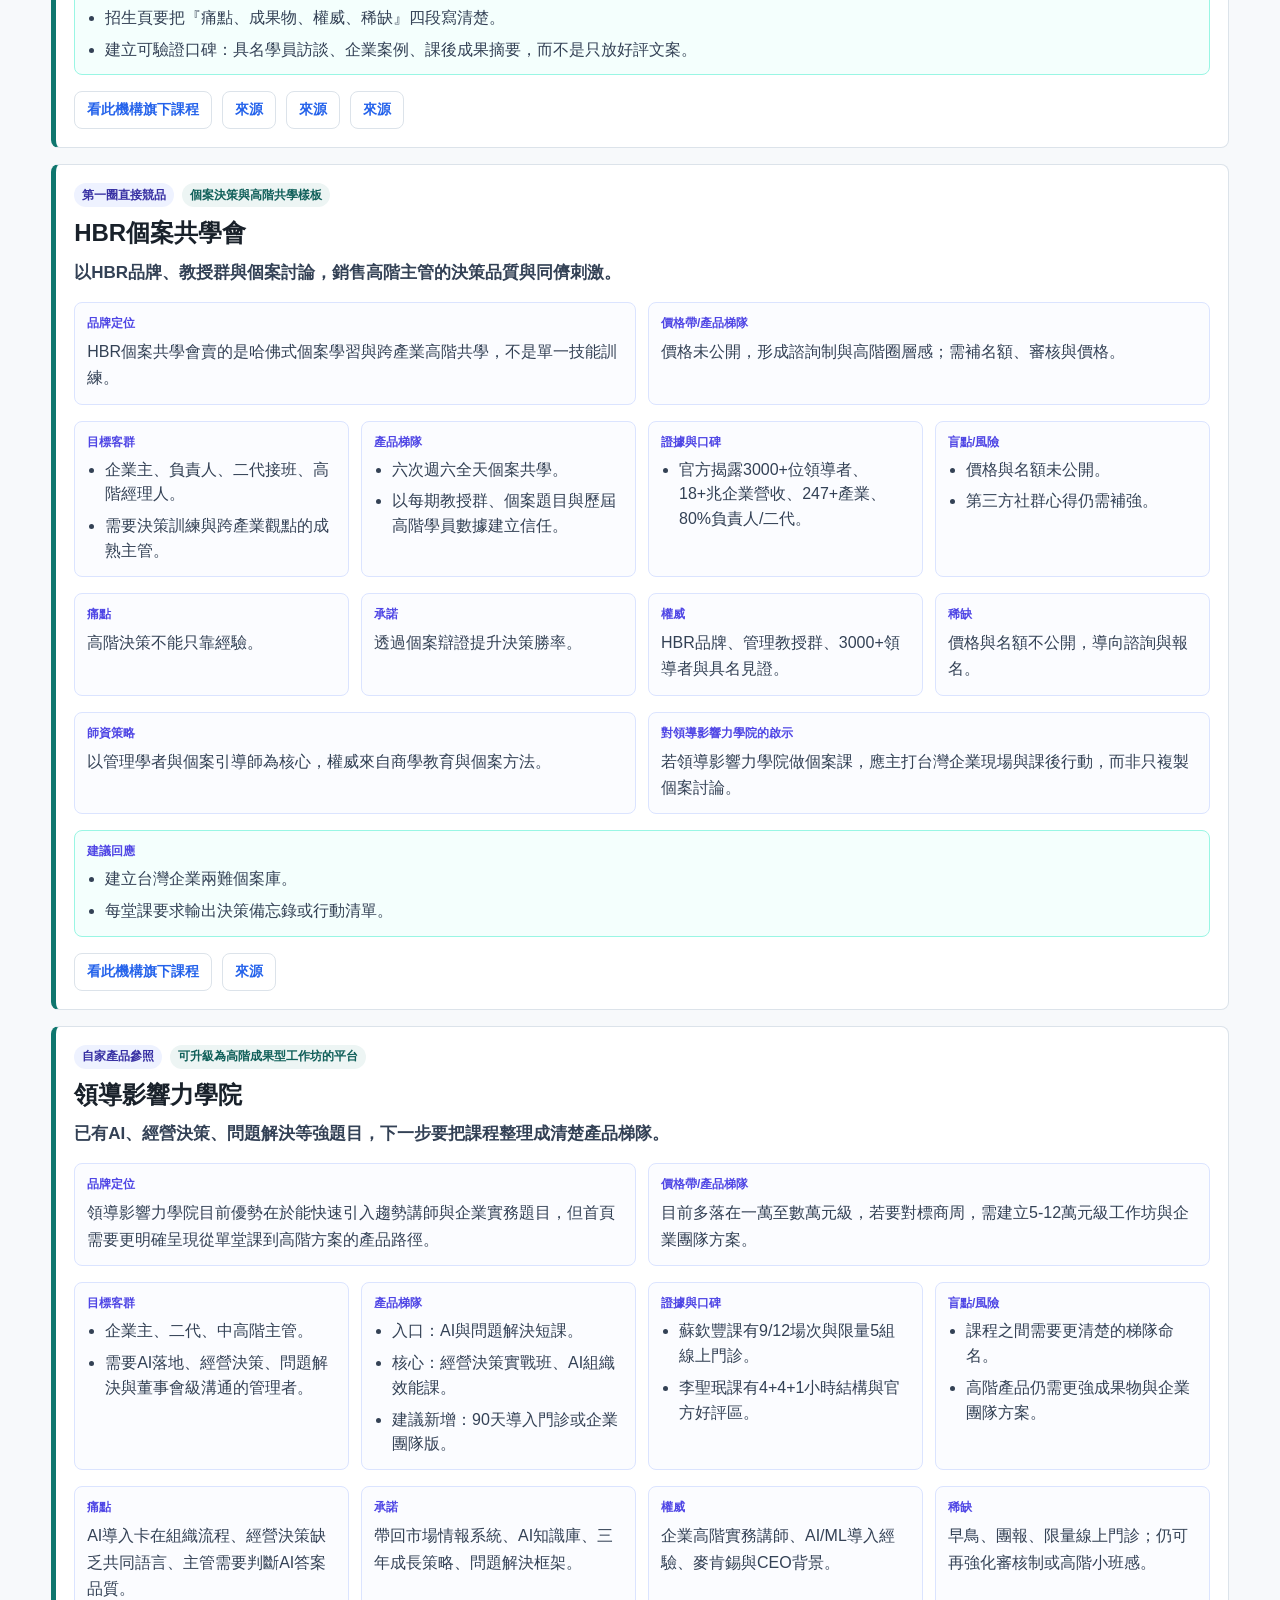
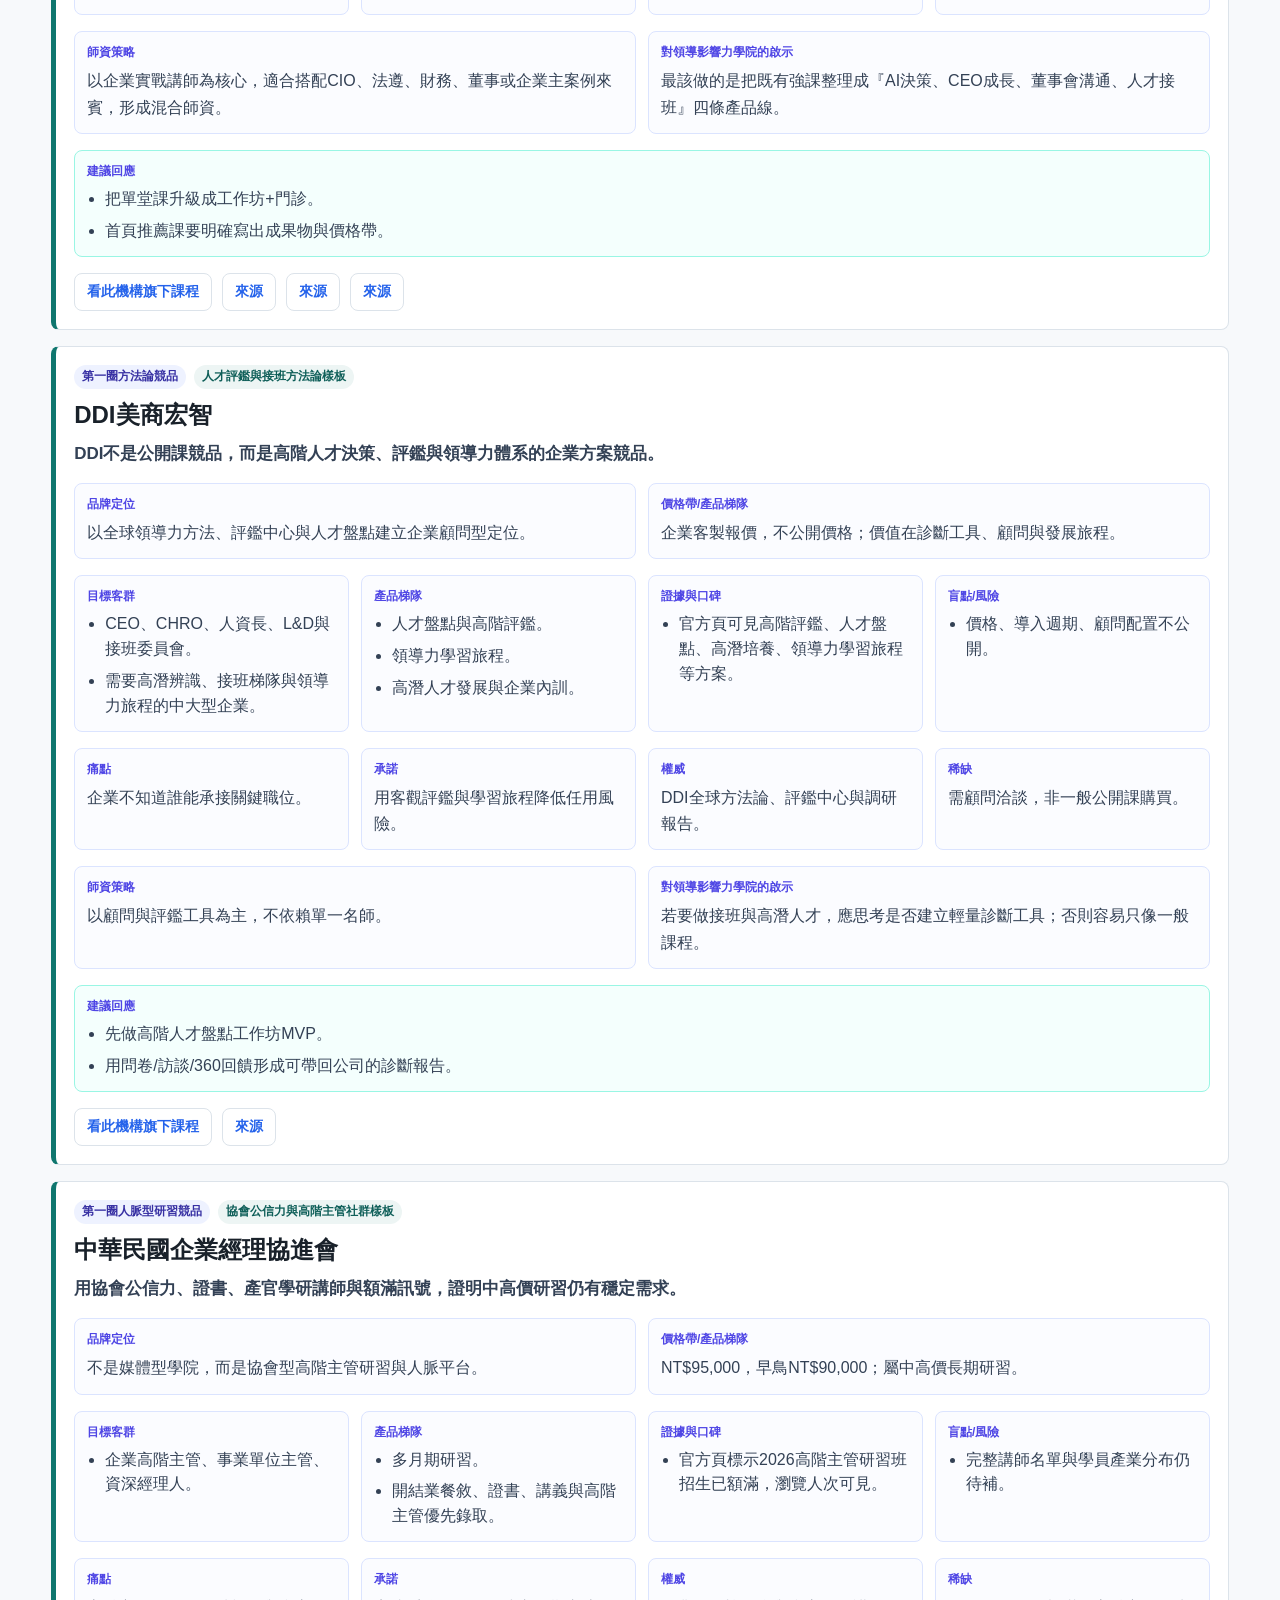
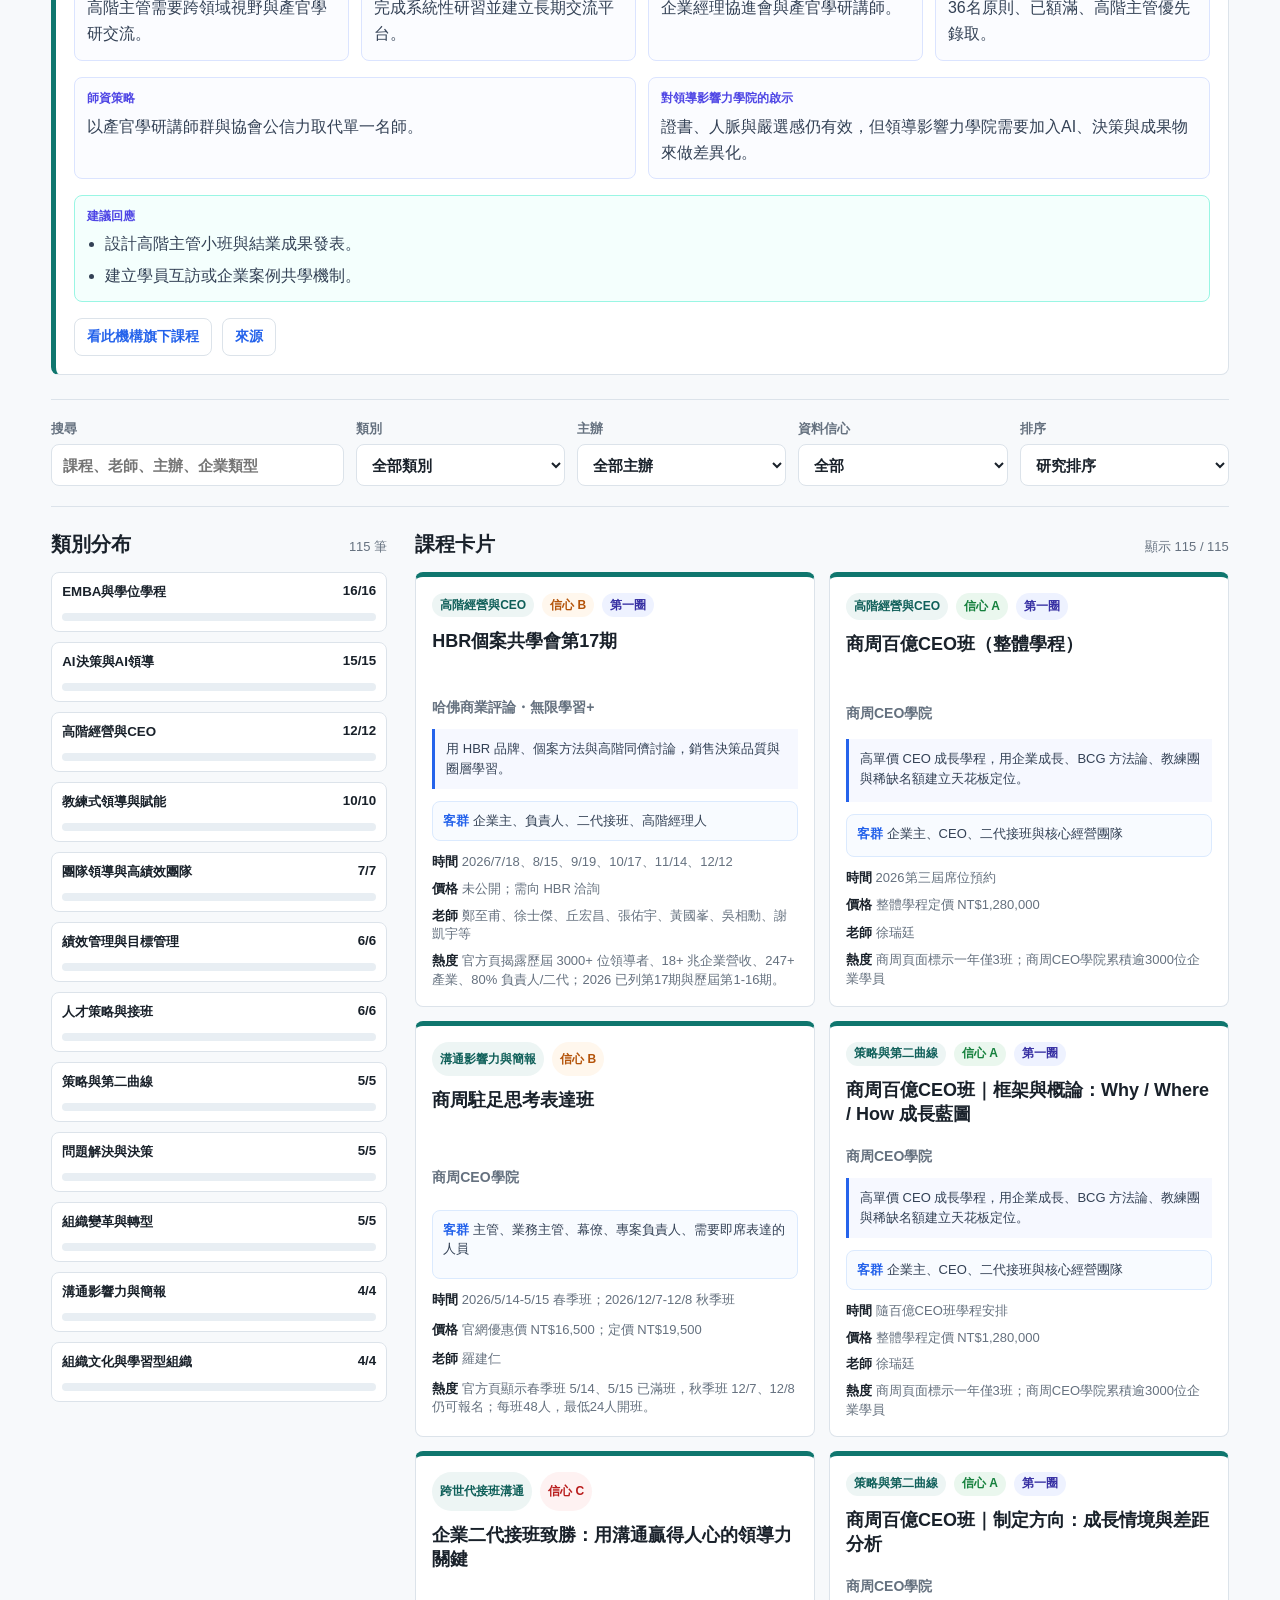
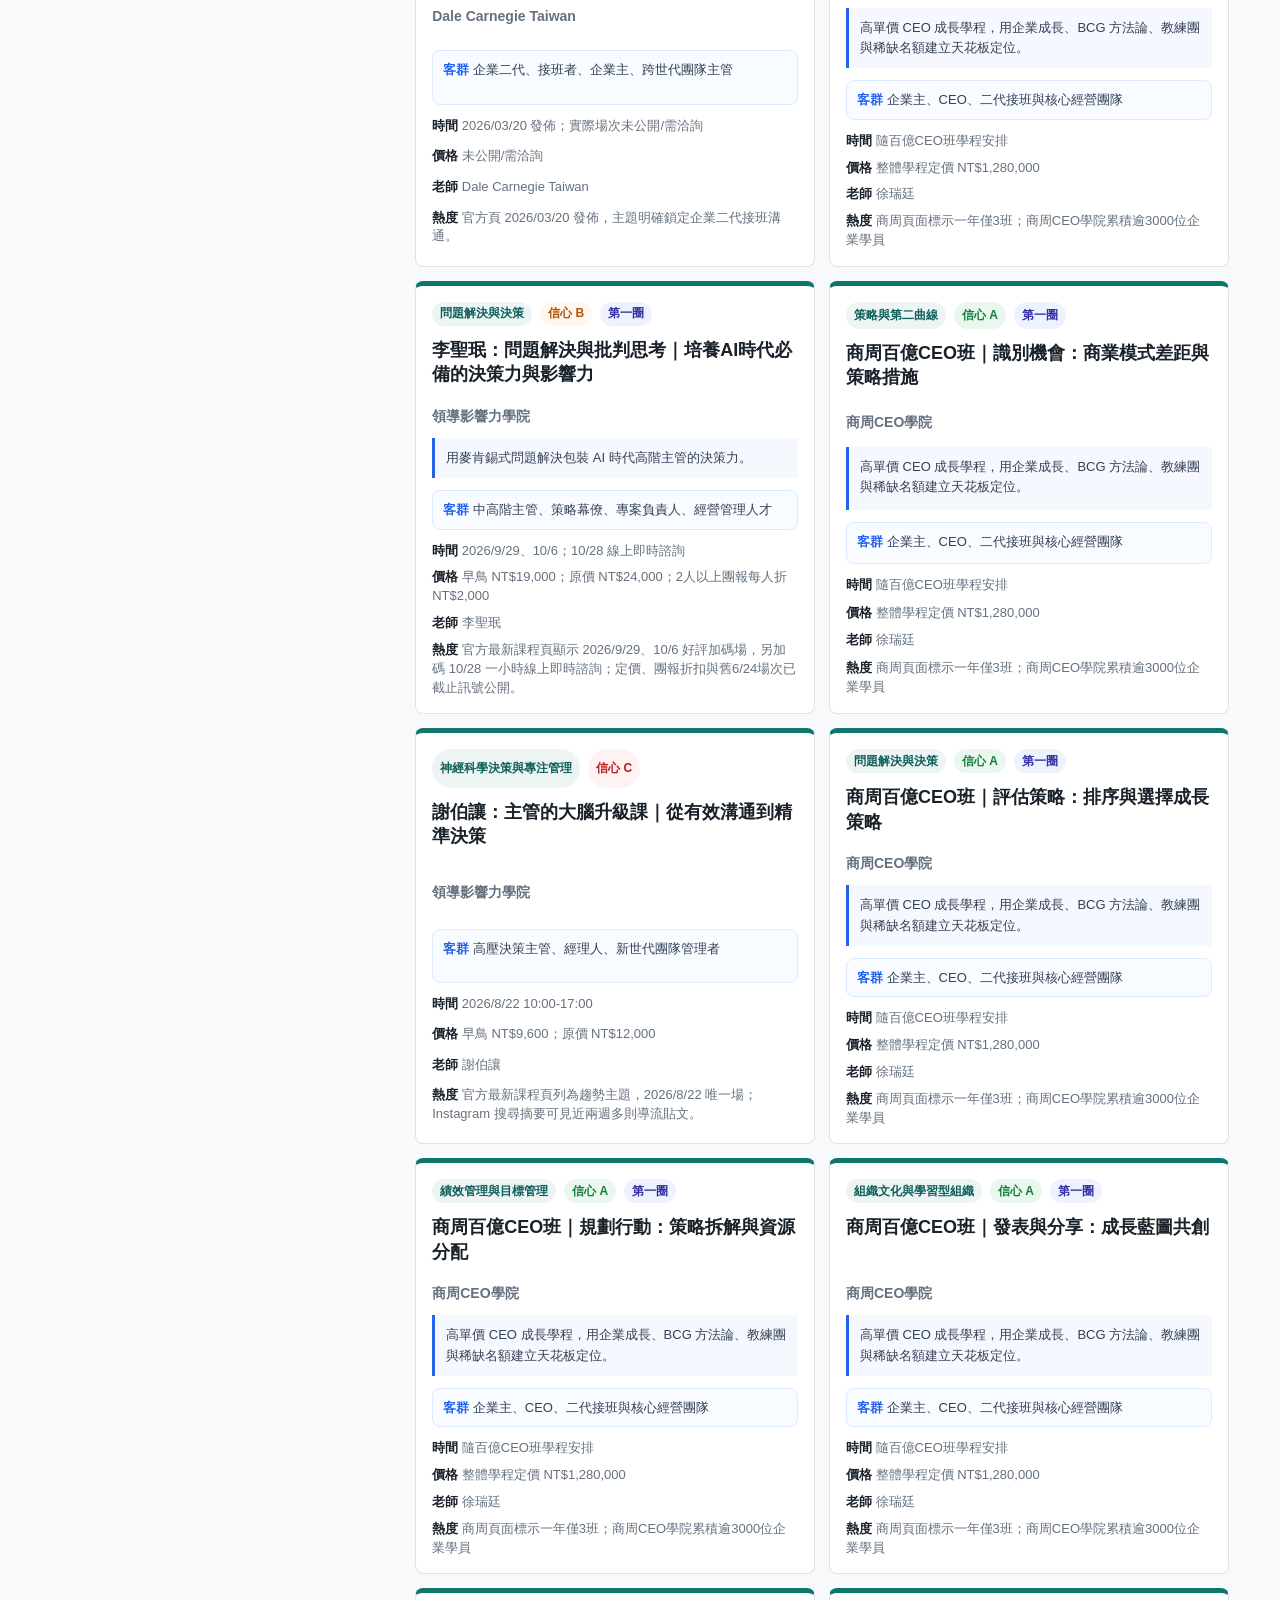
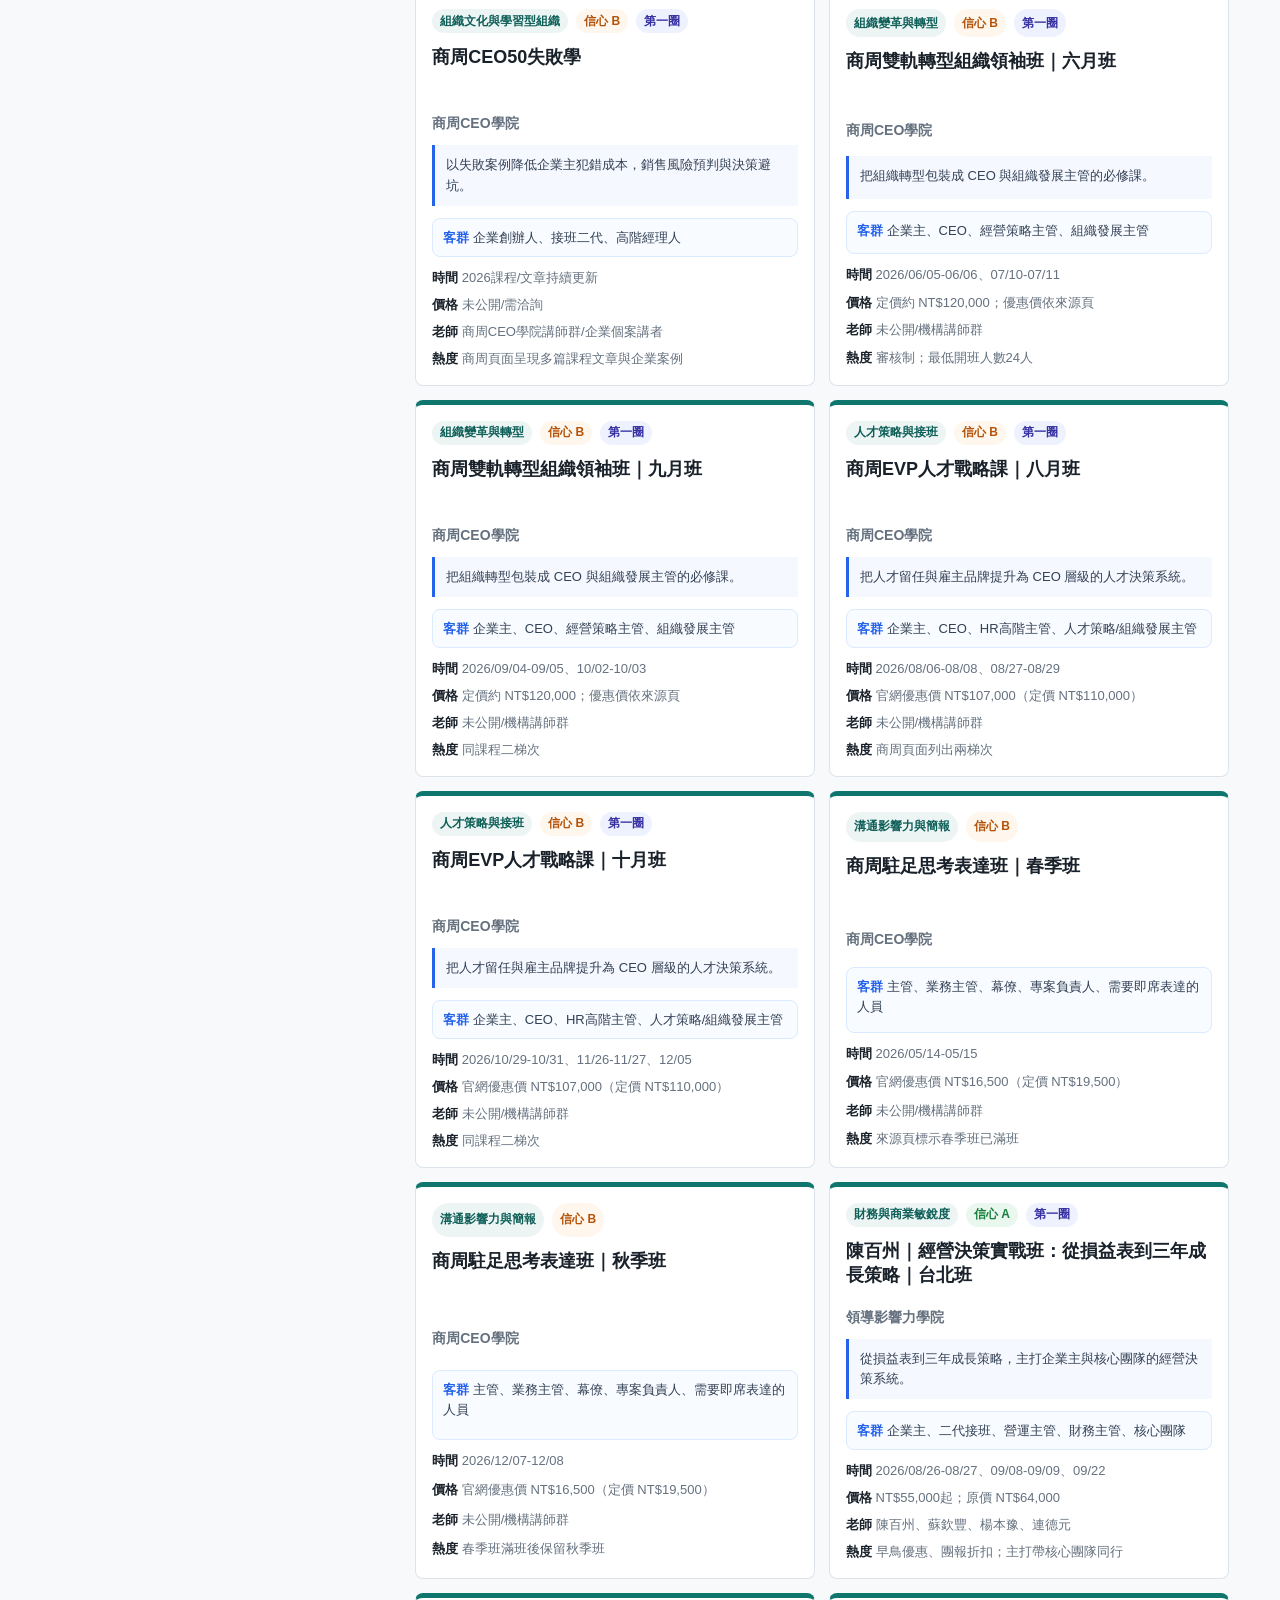
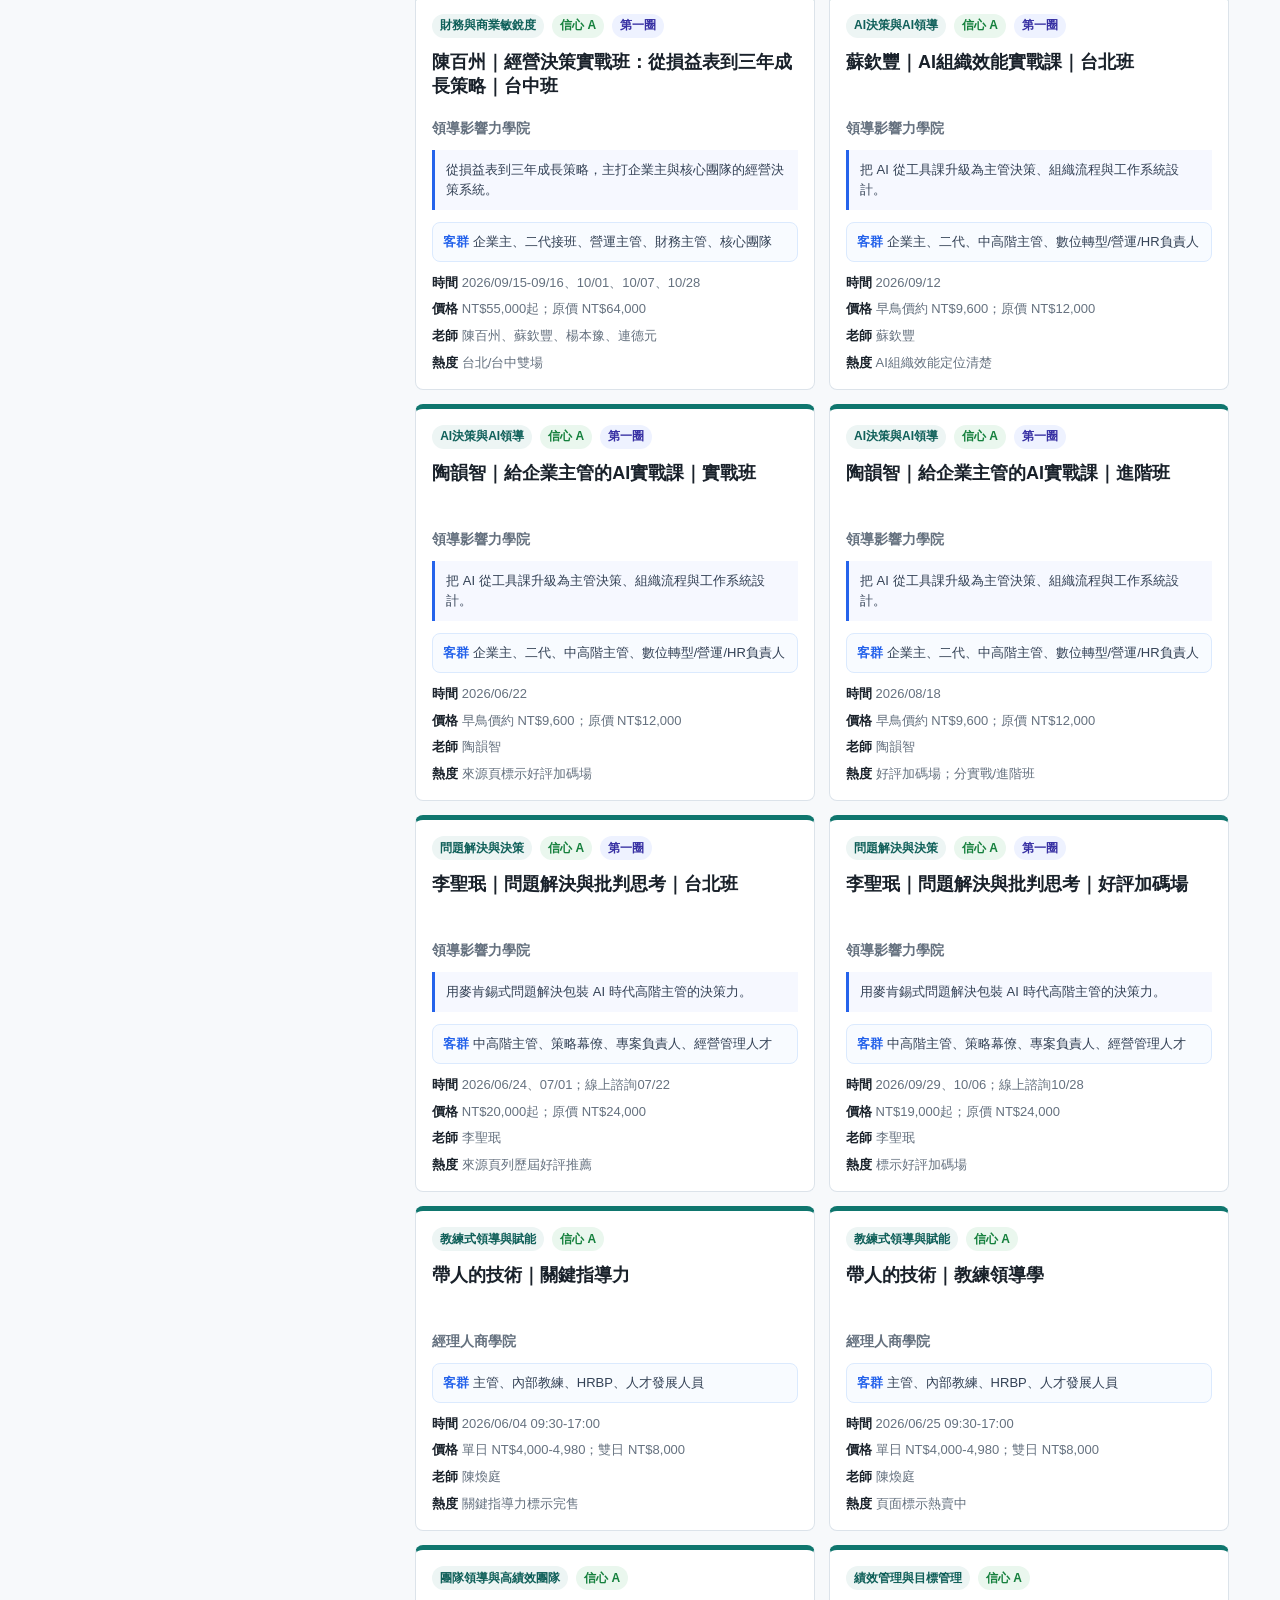
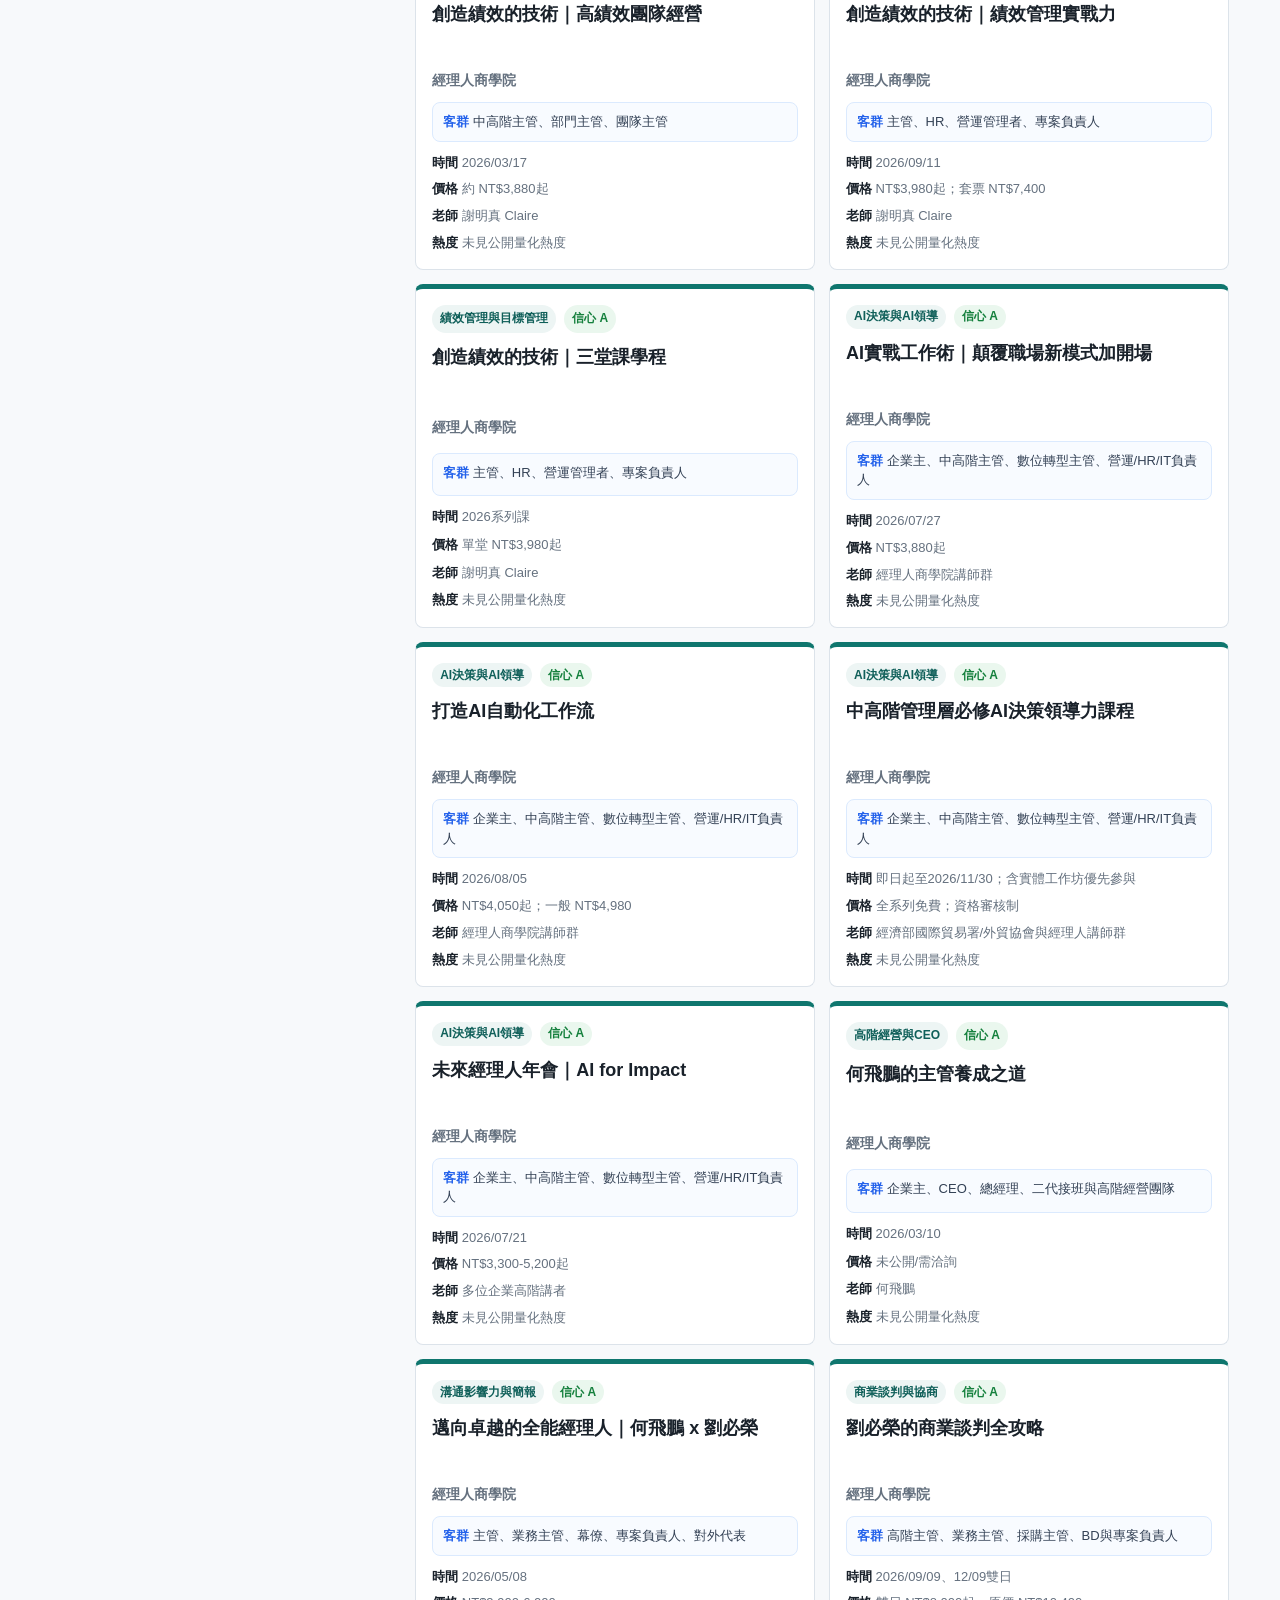
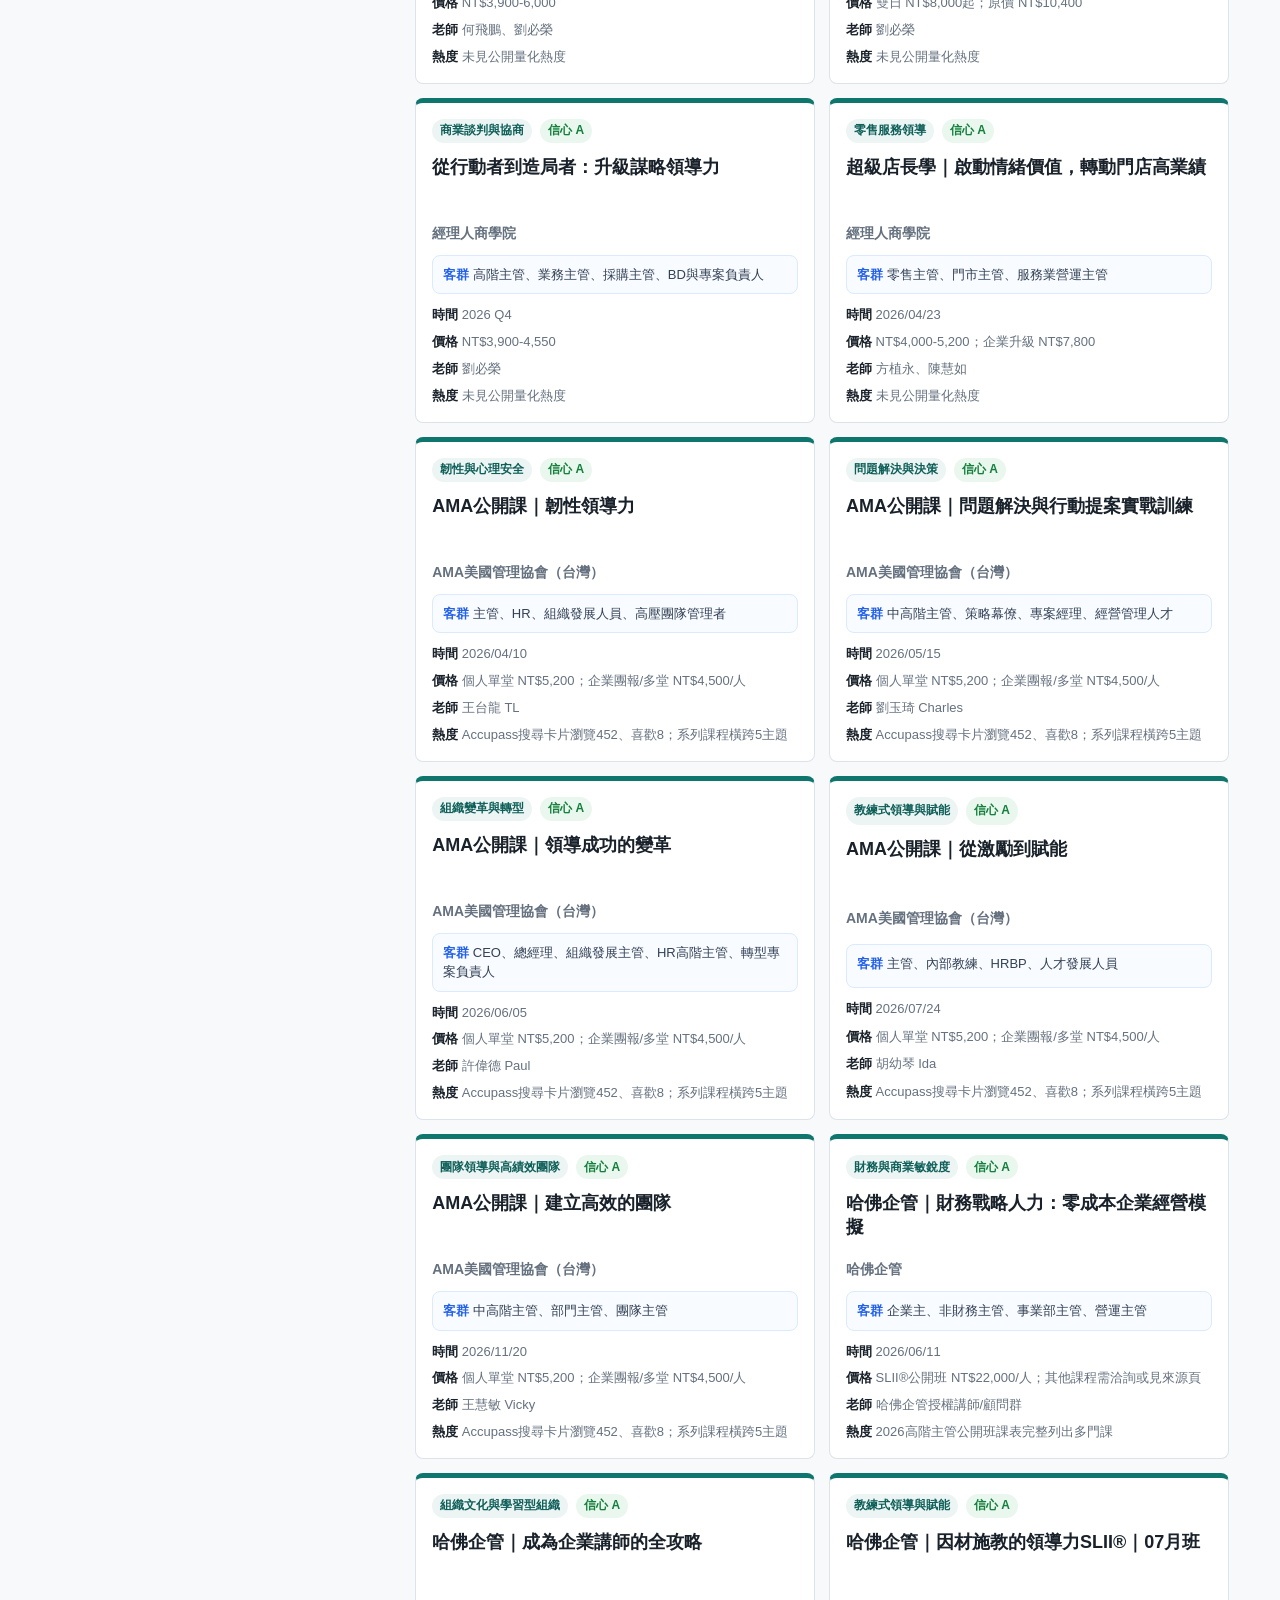
==== commit d26406f3: "Bust cache for 2026-07-20 market update" ====
--- a/site/index.html
+++ b/site/index.html
@@ -135,10 +135,10 @@
       </article>
     </div>
 
-    <script src="./data.js?v=20260713"></script>
-    <script src="./market-updates.js?v=20260713"></script>
-    <script src="./audience-rules.js?v=20260713"></script>
-    <script src="./recommendations.js?v=20260713"></script>
-    <script src="./app.js?v=20260713"></script>
+    <script src="./data.js?v=20260720"></script>
+    <script src="./market-updates.js?v=20260720"></script>
+    <script src="./audience-rules.js?v=20260720"></script>
+    <script src="./recommendations.js?v=20260720"></script>
+    <script src="./app.js?v=20260720"></script>
   </body>
 </html>
